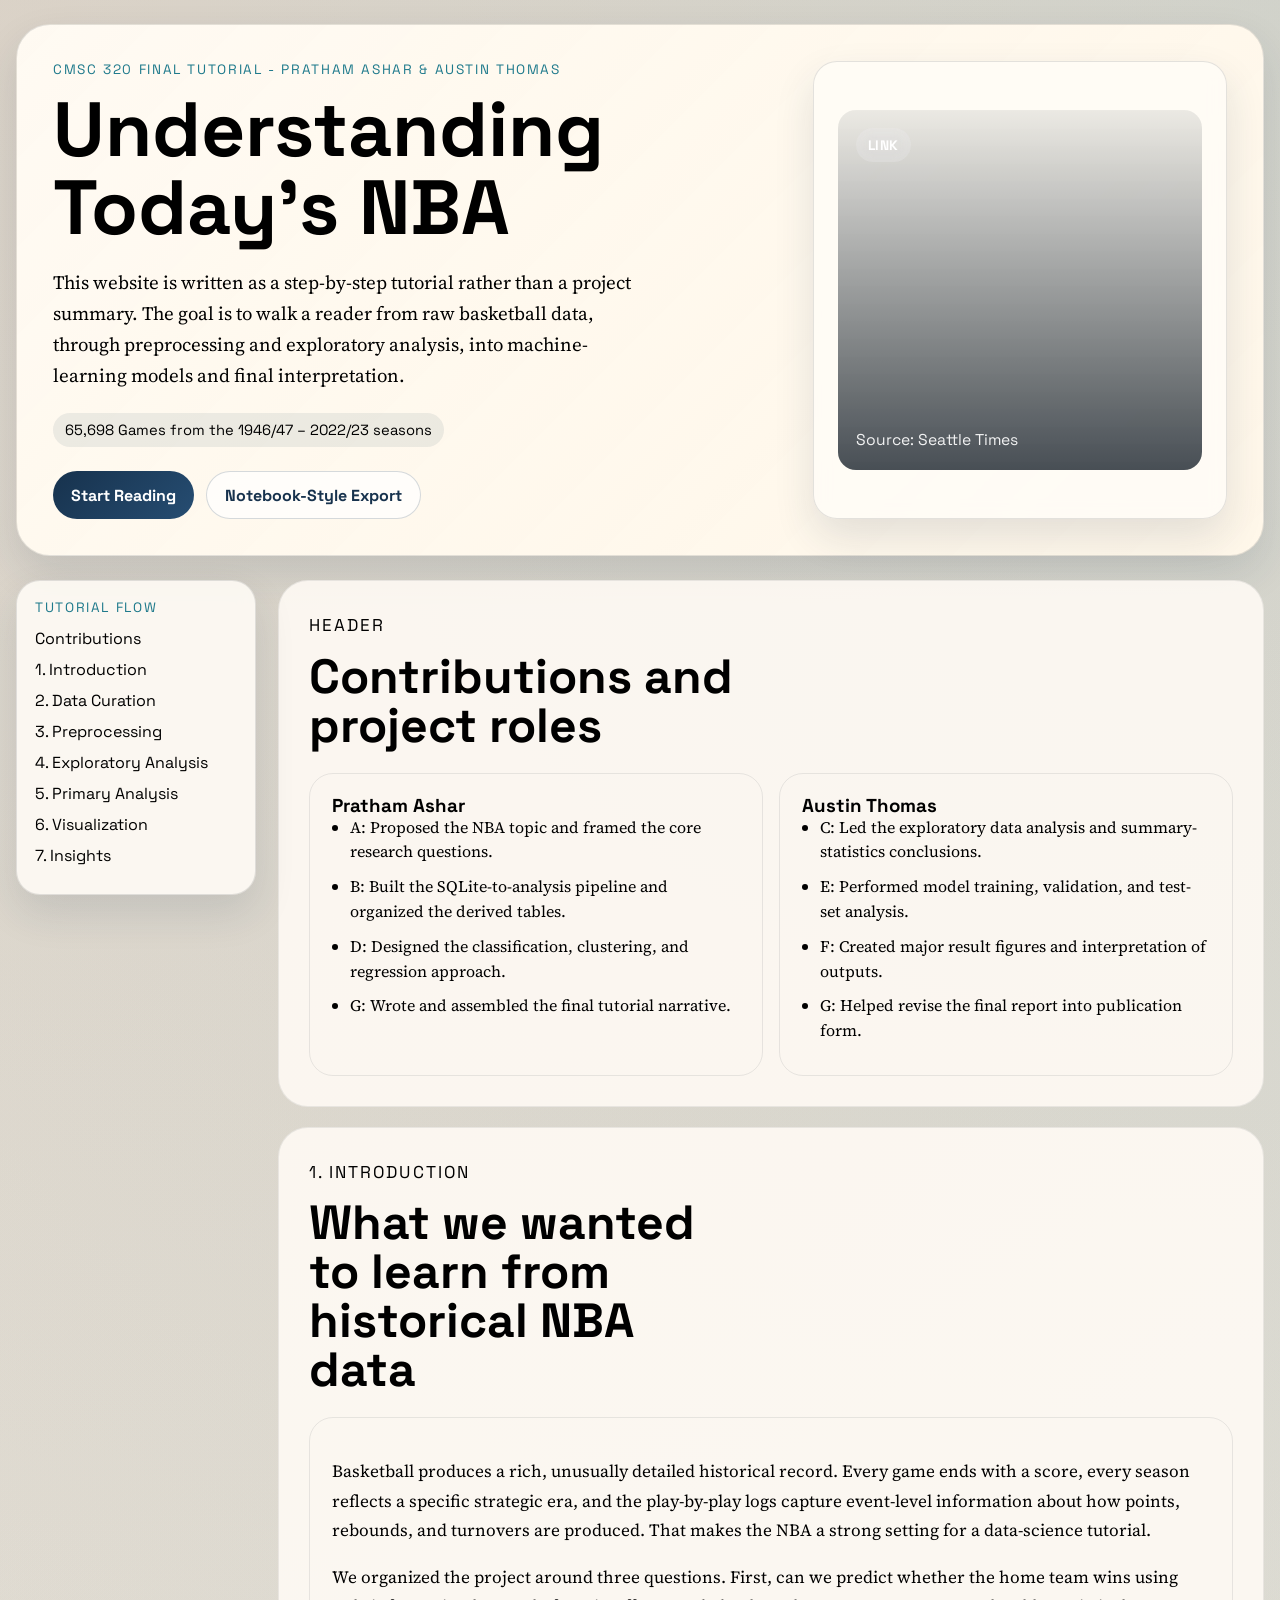
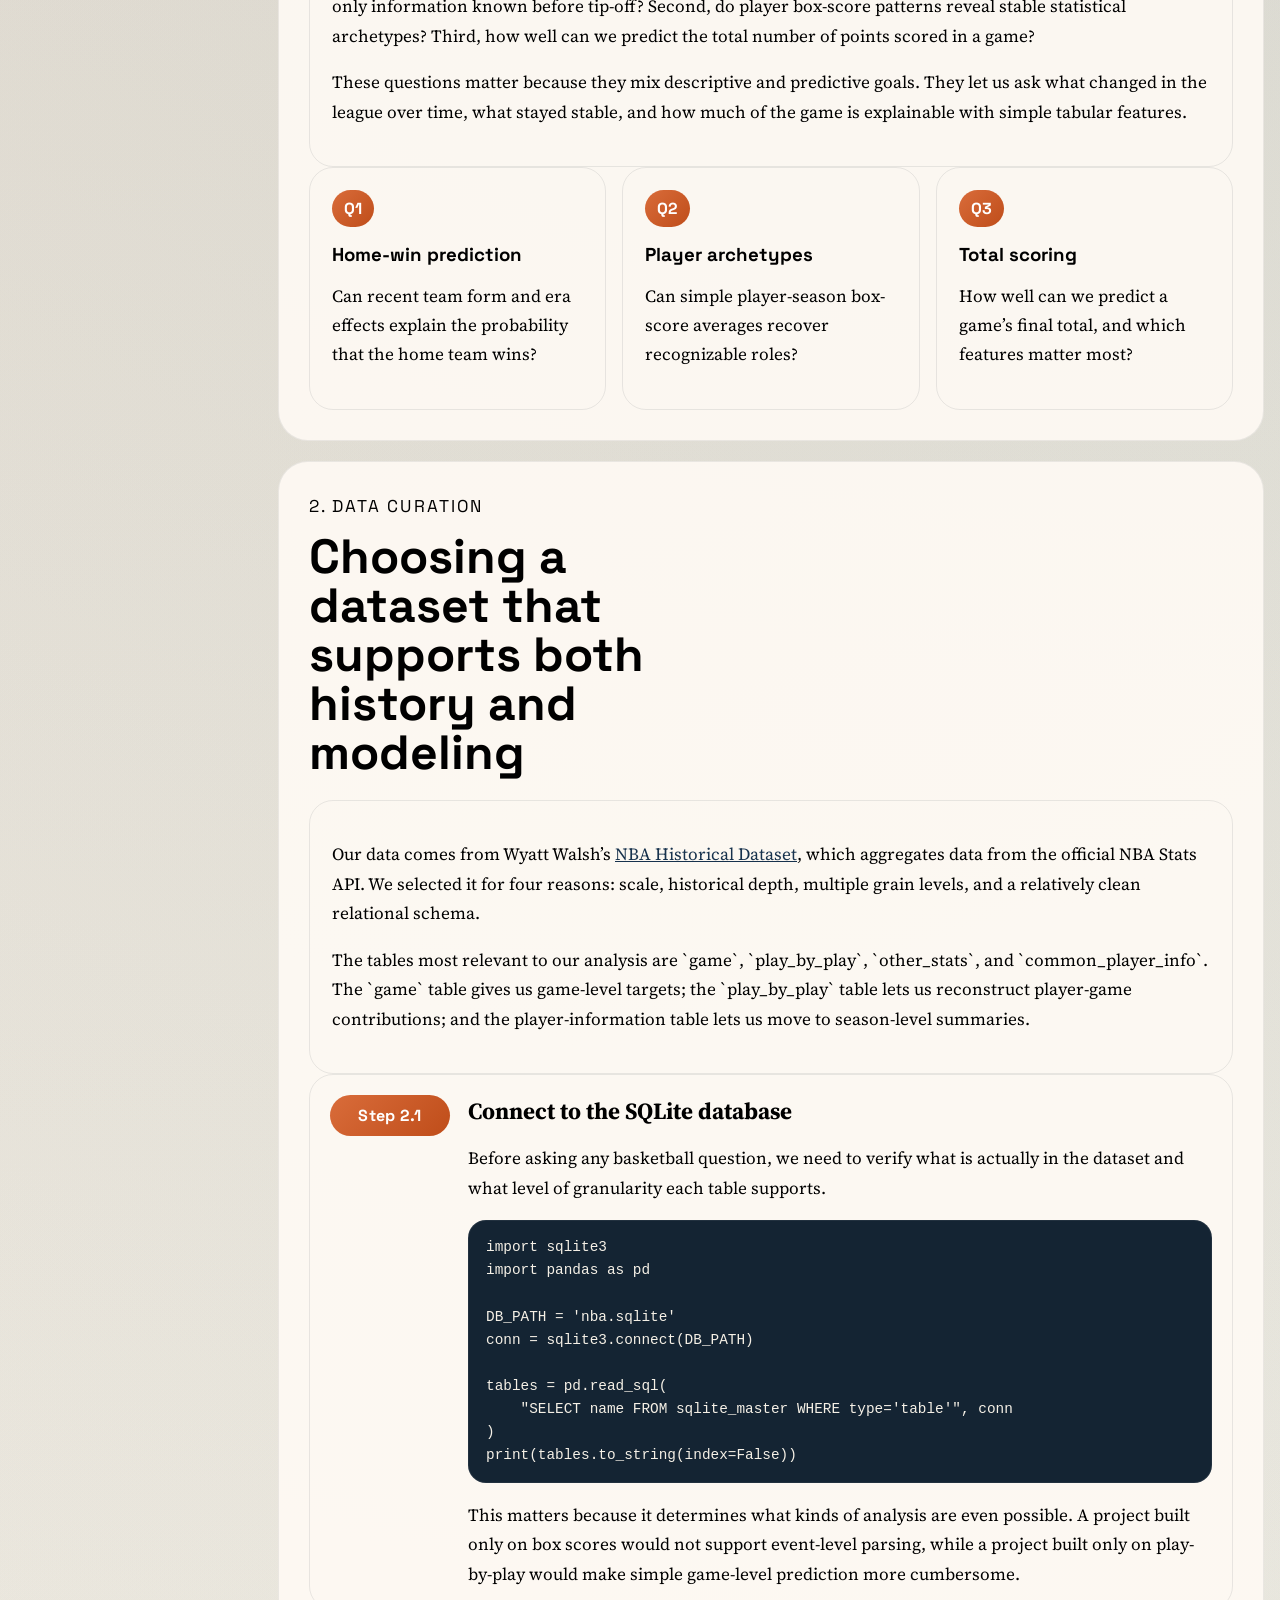
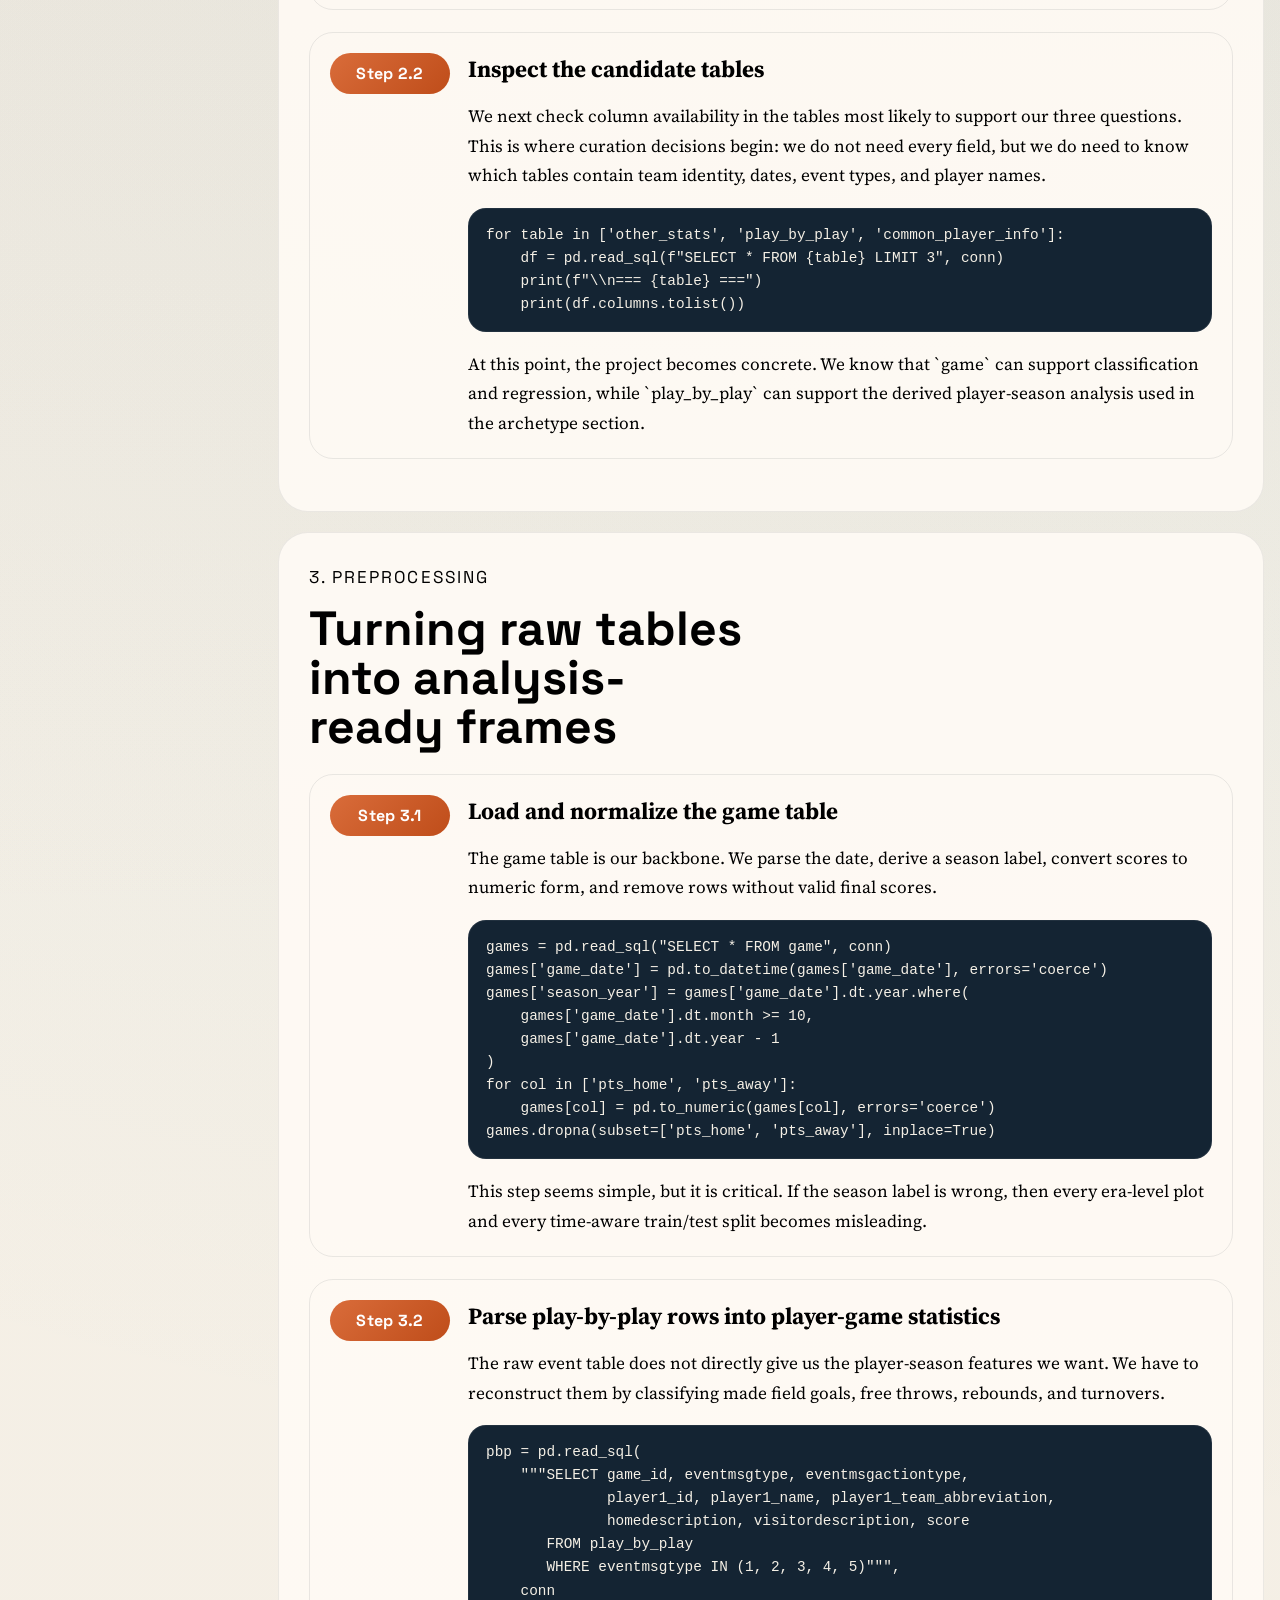
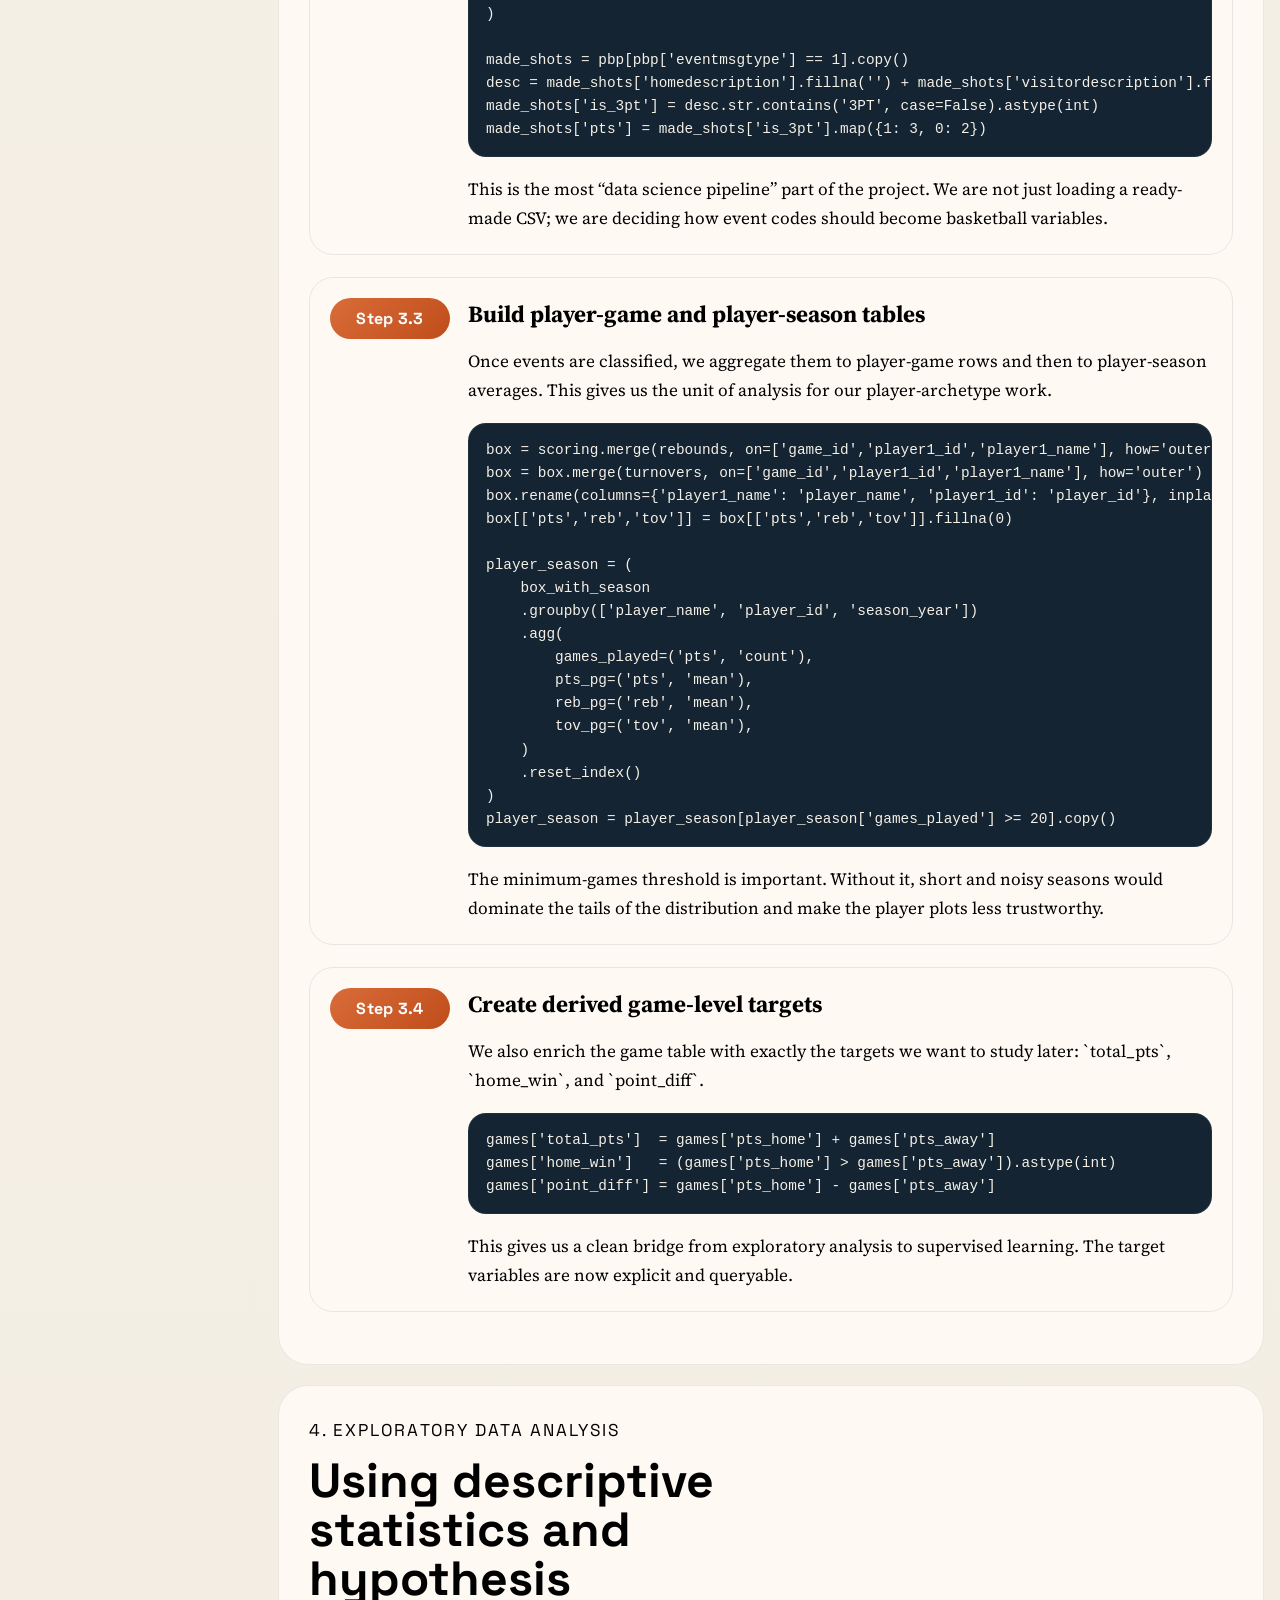
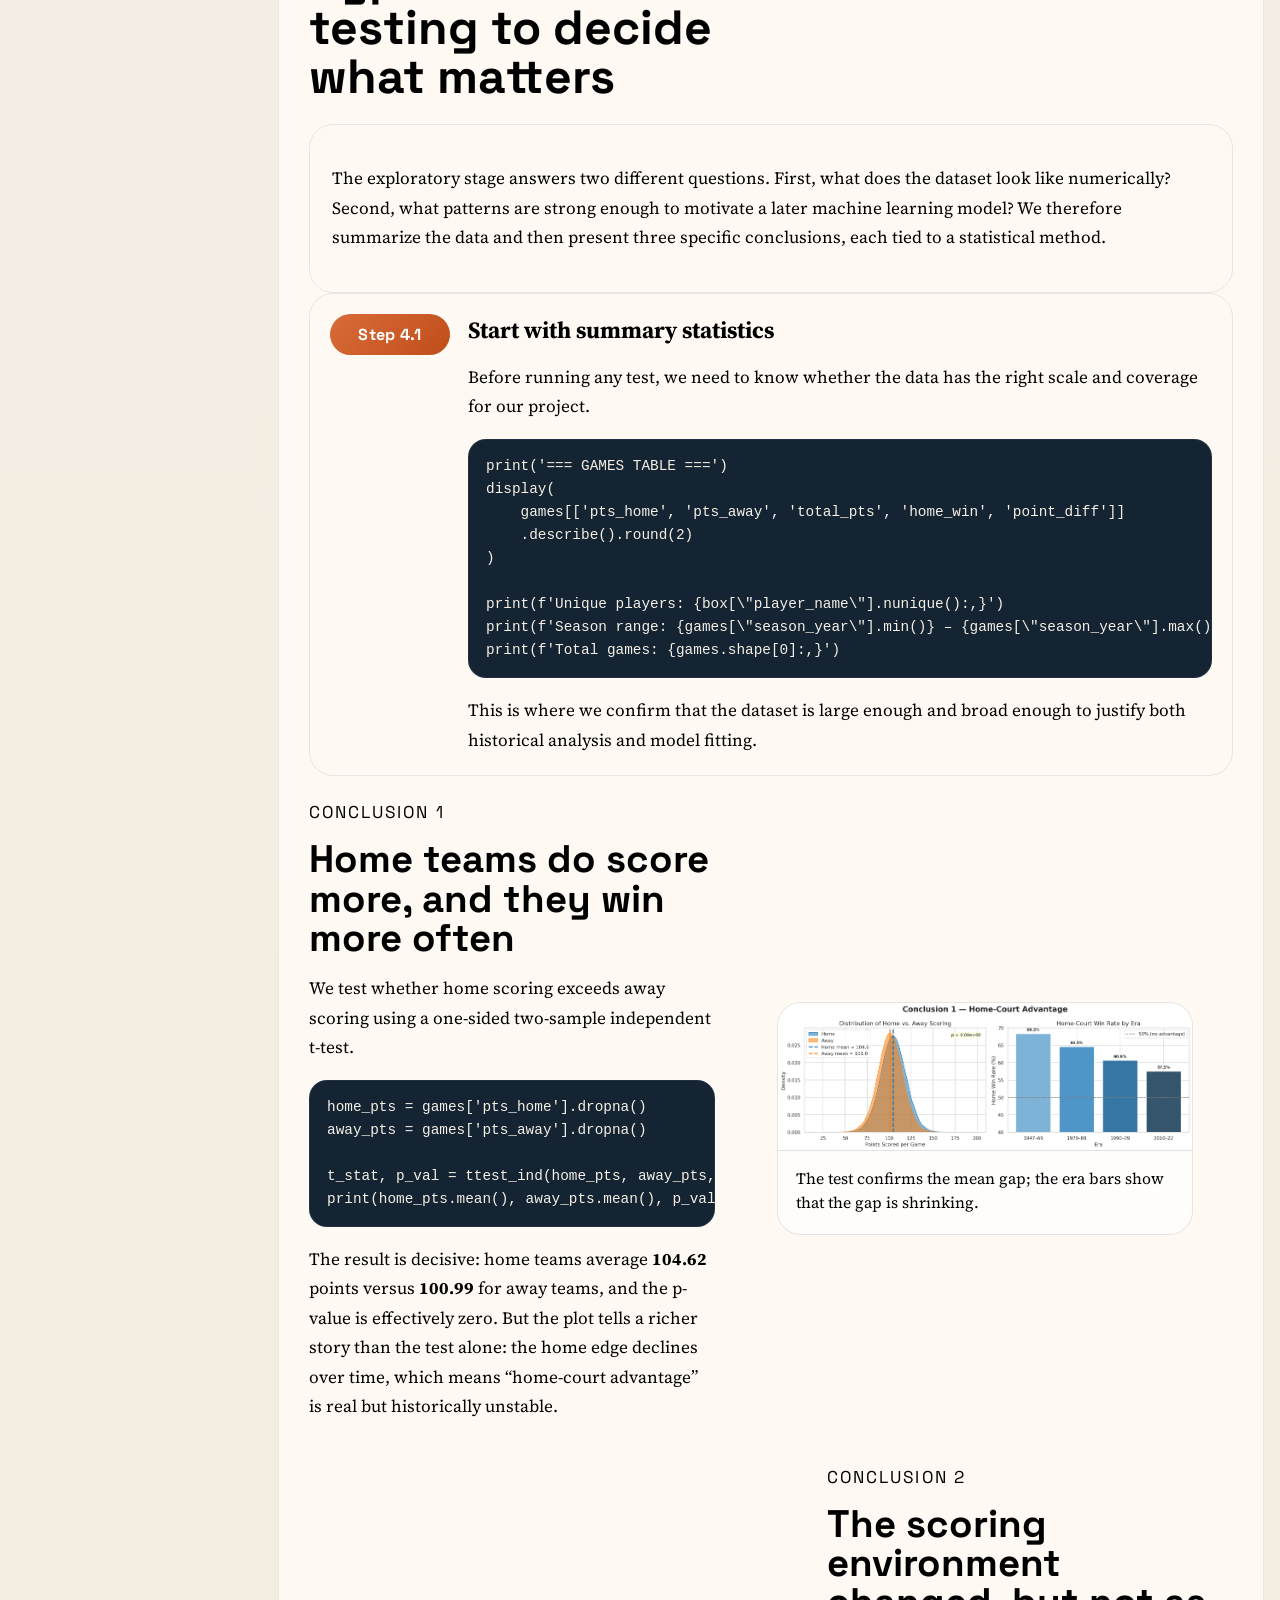
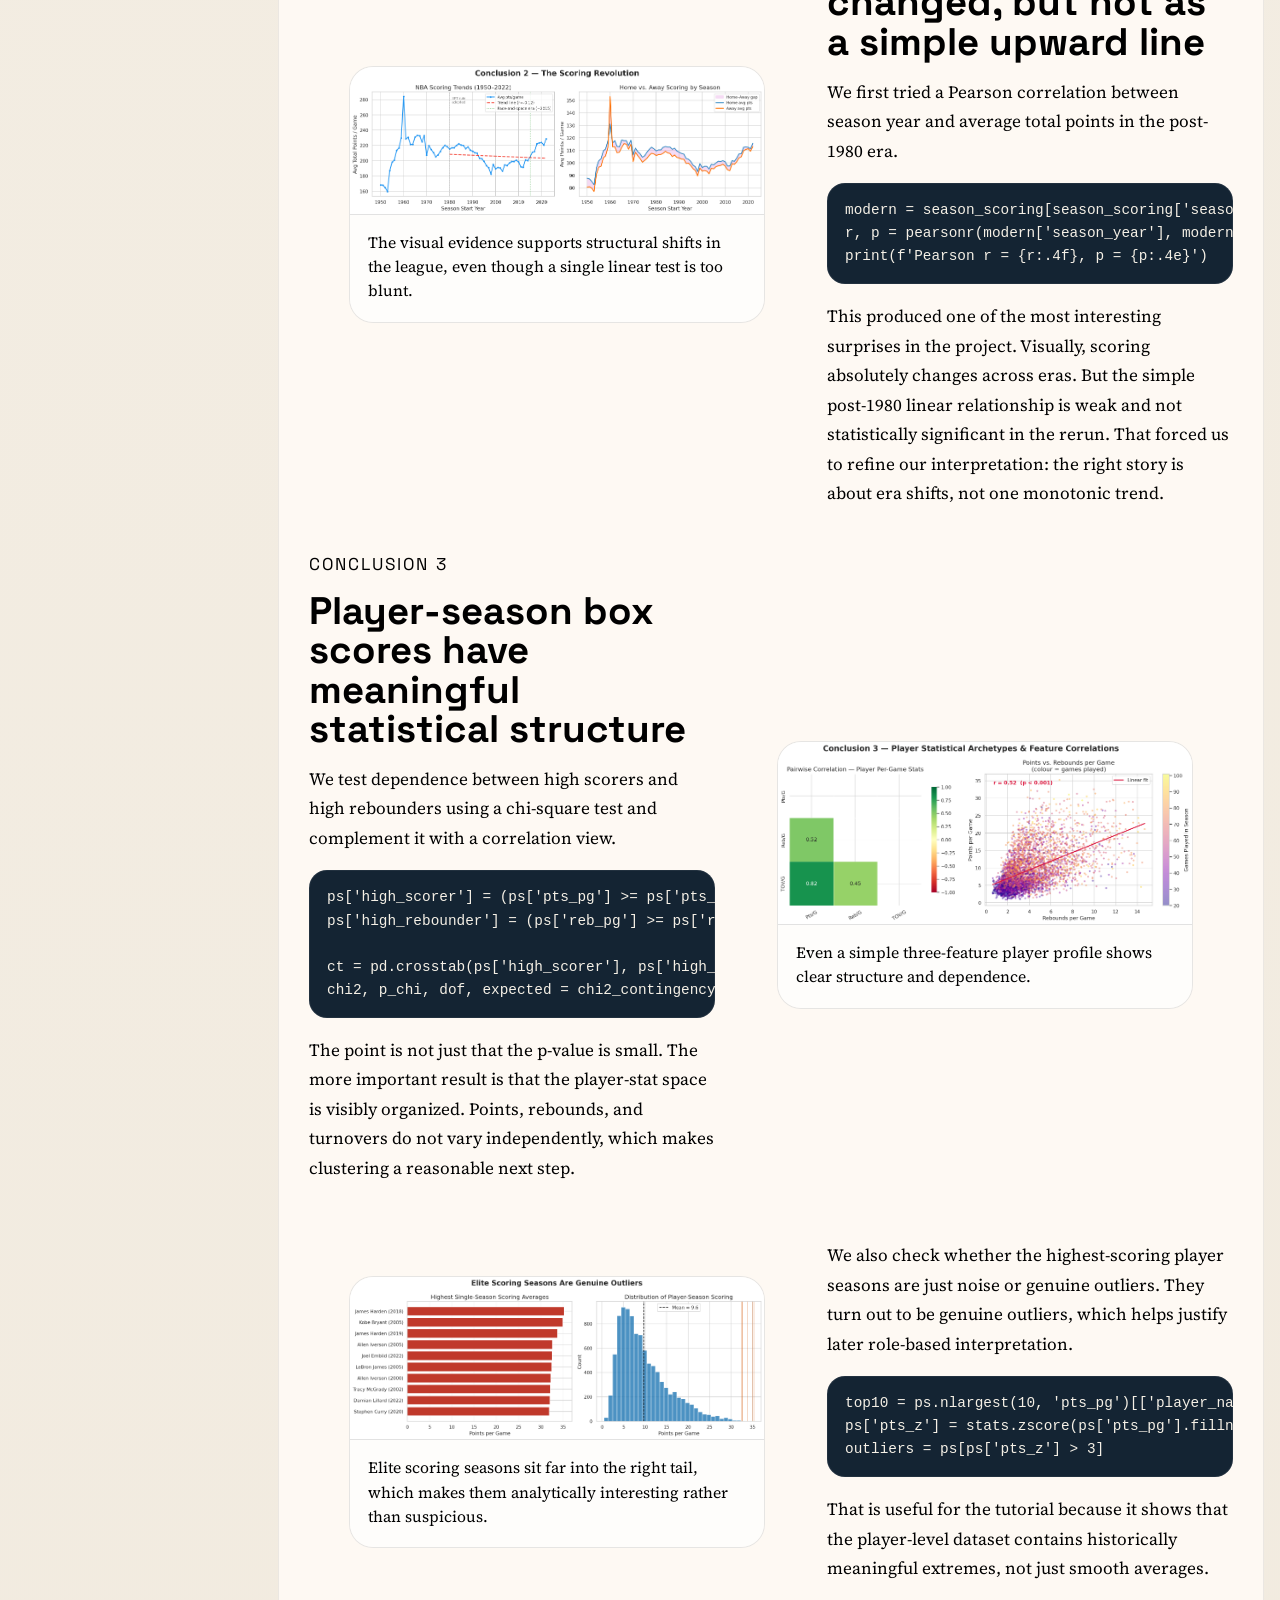
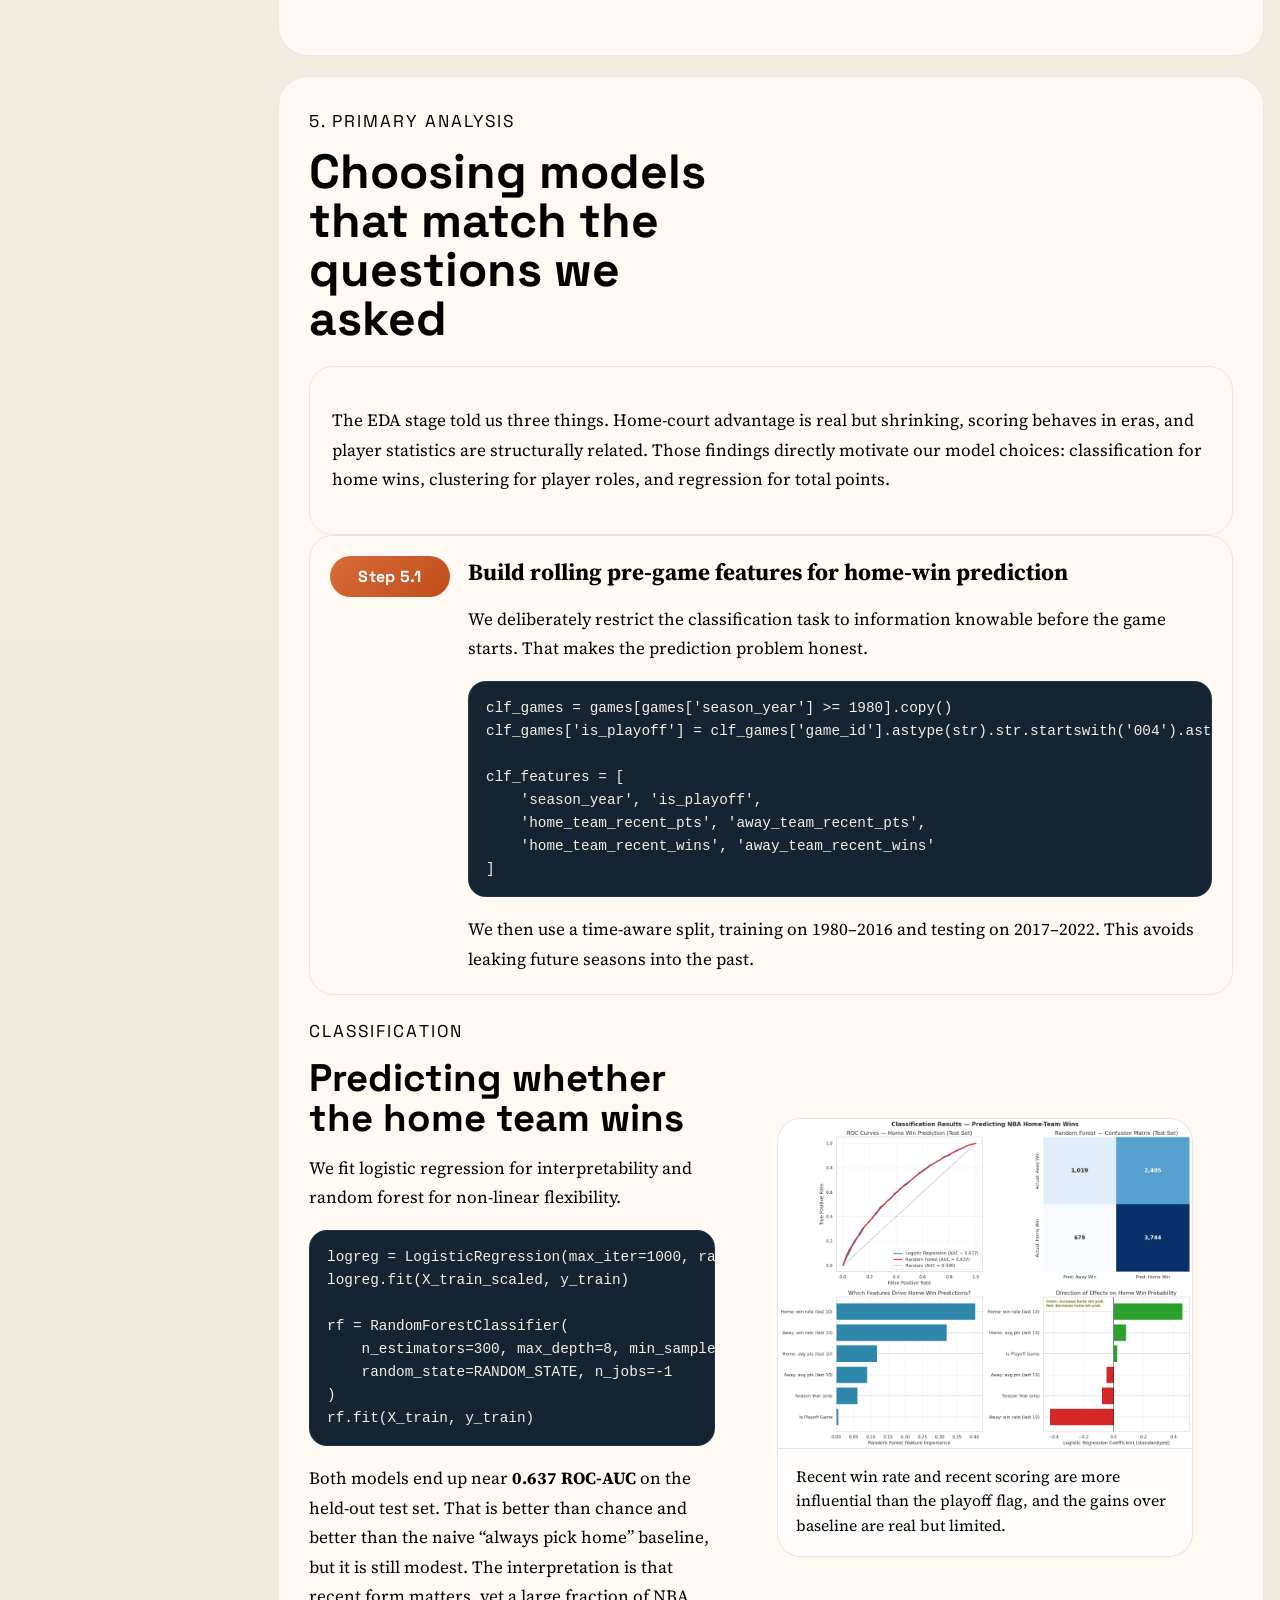
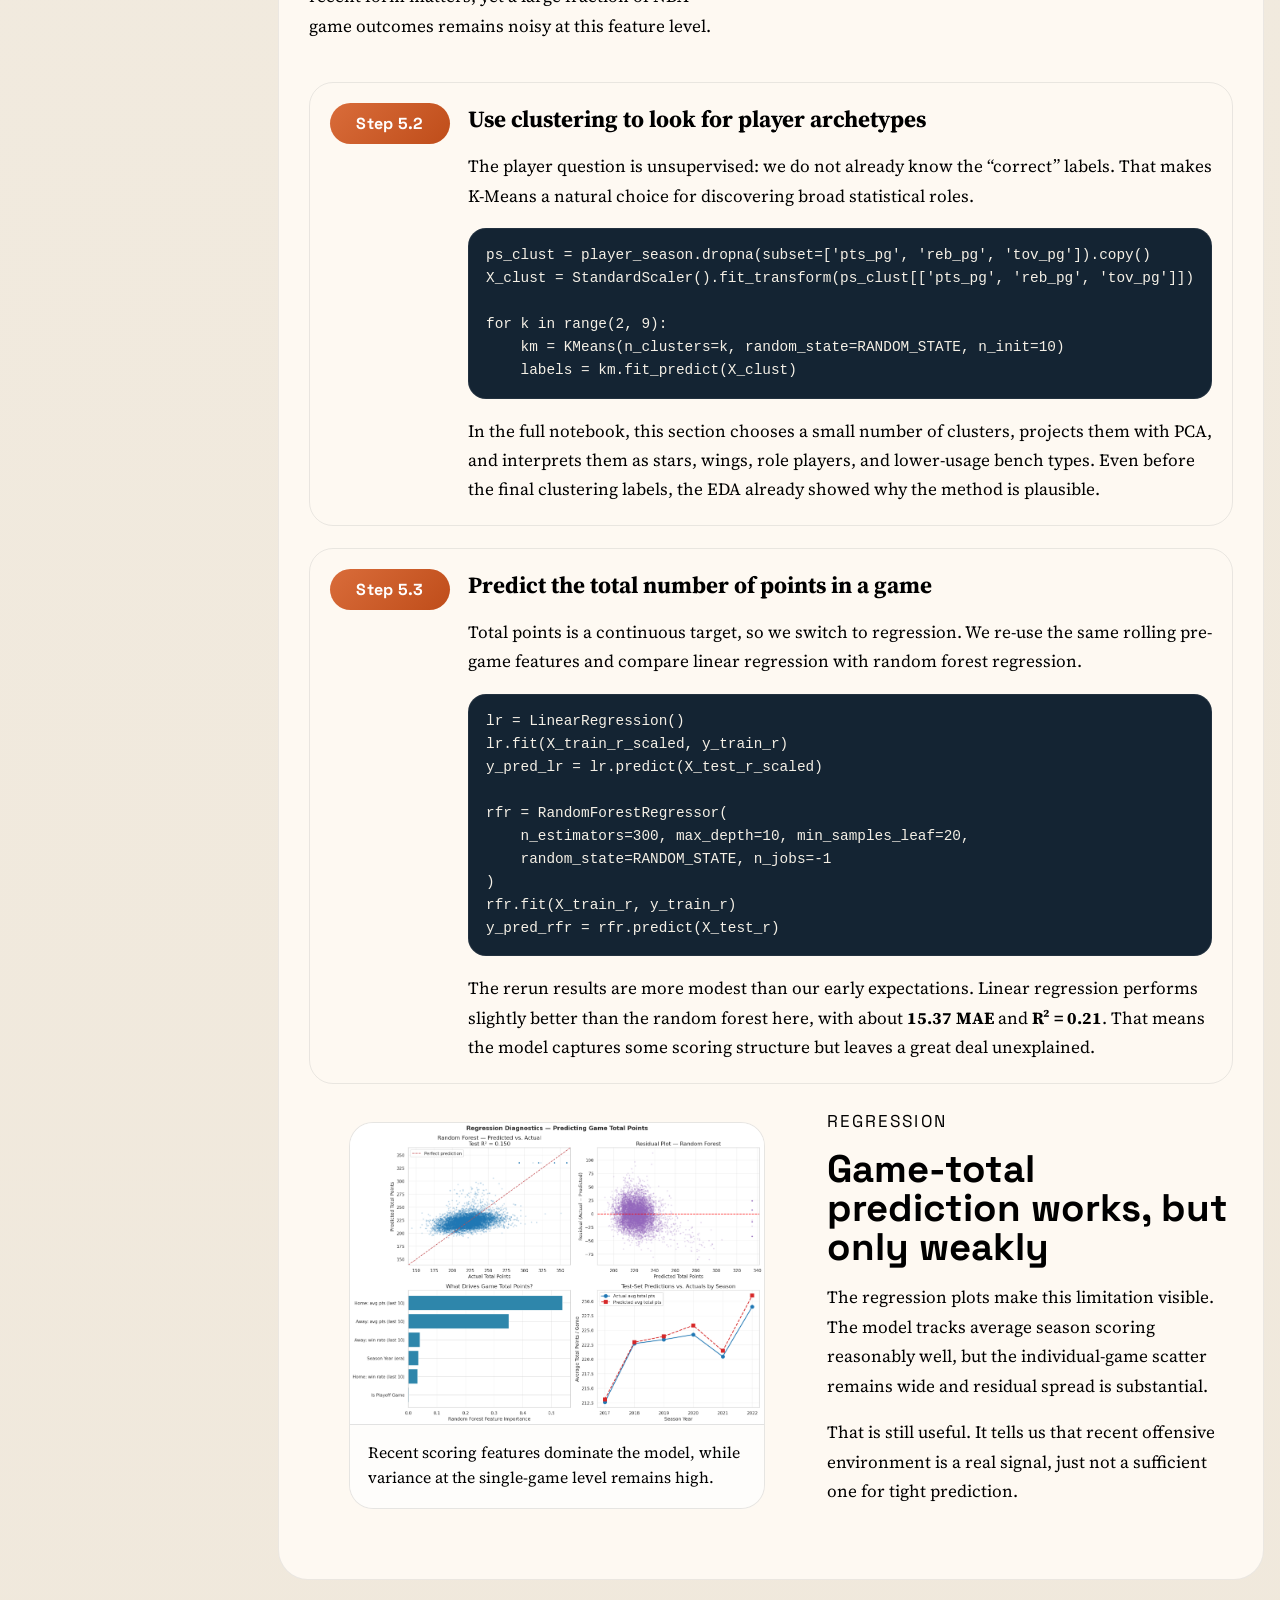
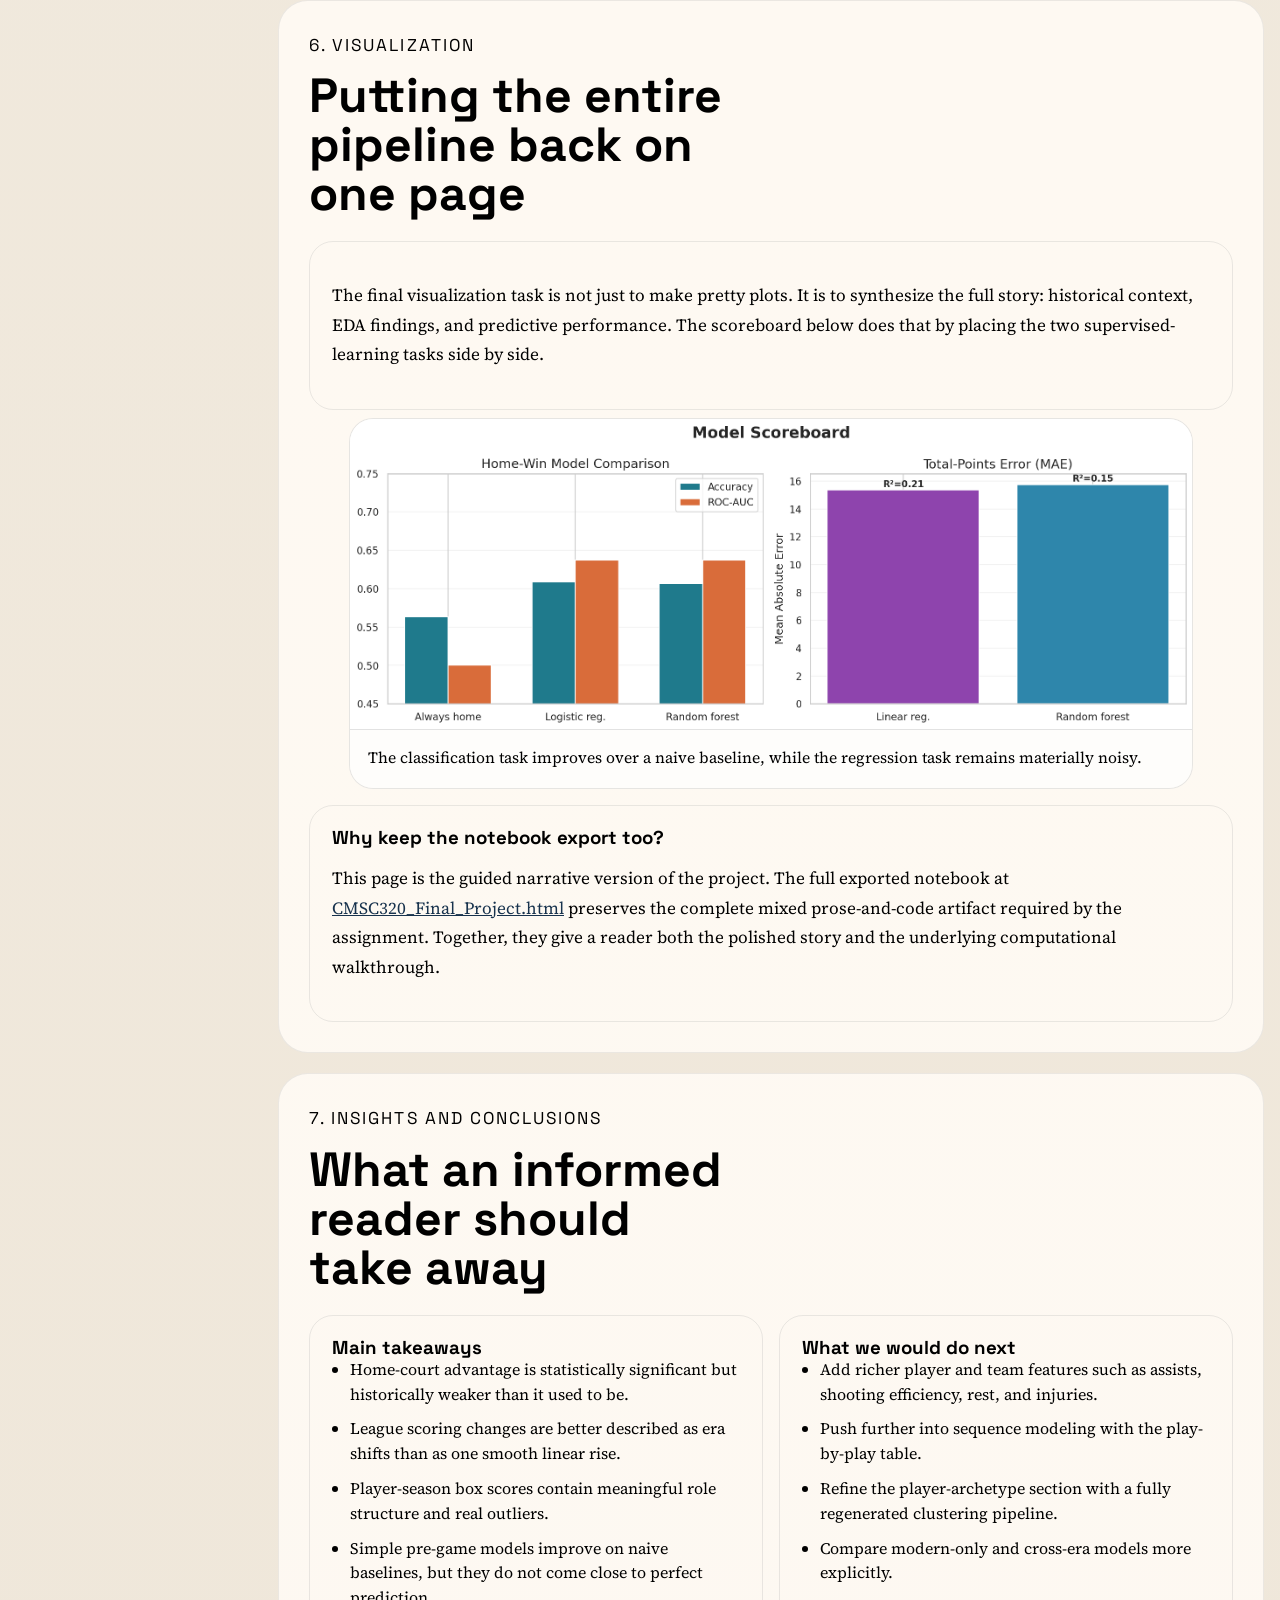
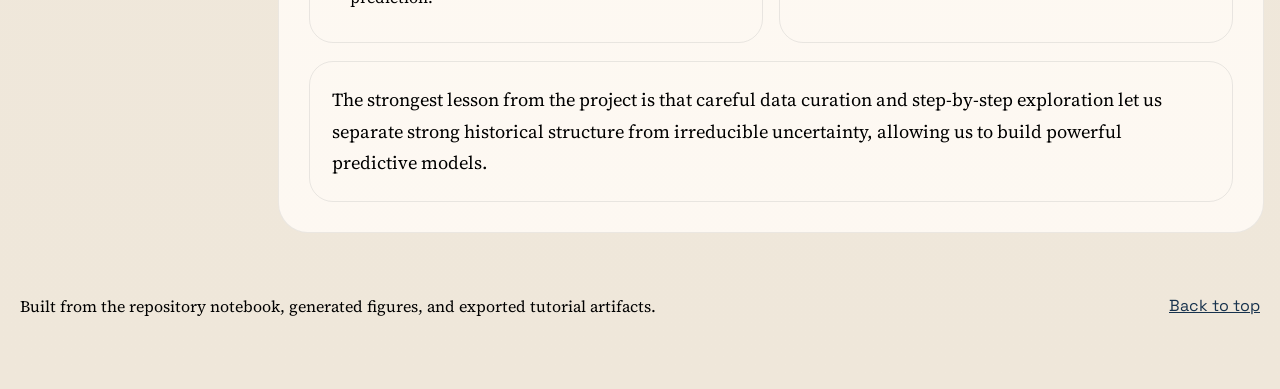
==== docs/index.html @ a38c19c3 "initial commit" ====
<!DOCTYPE html>
<html lang="en">
<head>
  <meta charset="UTF-8">
  <meta name="viewport" content="width=device-width, initial-scale=1.0">
  <title>Understanding the Modern NBA</title>
  <meta
    name="description"
    content="CMSC 320 final tutorial on NBA history, data curation, exploratory analysis, and machine learning."
  >
  <link rel="preconnect" href="https://fonts.googleapis.com">
  <link rel="preconnect" href="https://fonts.gstatic.com" crossorigin>
  <link
    href="https://fonts.googleapis.com/css2?family=Space+Grotesk:wght@400;500;700&family=Source+Serif+4:opsz,wght@8..60,400;8..60,600&display=swap"
    rel="stylesheet"
  >
  <link rel="stylesheet" href="styles.css">
</head>
<body>
  <div class="page-shell">
    <header class="hero" id="top">
      <div class="hero-copy">
        <p class="eyebrow">CMSC 320 Final Tutorial - Pratham Ashar & Austin Thomas</p>
        <h1>Understanding Today's NBA</h1>
        <p class="lede">
          This website is written as a step-by-step tutorial rather than a project summary. The goal
          is to walk a reader from raw basketball data, through preprocessing and exploratory
          analysis, into machine-learning models and final interpretation.
        </p>
        <div class="hero-meta">
          <span>65,698 Games from the 1946/47 – 2022/23 seasons</span>
        </div>
        <div class="hero-actions">
          <a class="button button-primary" href="#tutorial">Start Reading</a>
          <a class="button button-secondary" href="CMSC320_Final_Project.html">Notebook-Style Export</a>
        </div>
      </div>
      <aside class="hero-panel hero-visual">
        <a
          class="hero-photo"
          href="https://images.seattletimes.com/wp-content/uploads/2023/10/urnpublicidap.orgf6b31a851edcc3ff1201e7be2035f16bLakers_Nuggets_Basketball_97301.jpg?d=780x520"
          aria-label="Open the NBA hero image"
        >
          <span class="hero-photo-badge">Link</span>
          <span class="hero-photo-caption">Source: Seattle Times</span>
        </a>
      </aside>
    </header>

    <main class="layout" id="tutorial">
      <nav class="toc" aria-label="Table of contents">
        <p class="toc-title">Tutorial Flow</p>
        <a href="#contributions">Contributions</a>
        <a href="#introduction">1. Introduction</a>
        <a href="#curation">2. Data Curation</a>
        <a href="#preprocessing">3. Preprocessing</a>
        <a href="#eda">4. Exploratory Analysis</a>
        <a href="#primary">5. Primary Analysis</a>
        <a href="#visualization">6. Visualization</a>
        <a href="#conclusion">7. Insights</a>
      </nav>

      <div class="content">
        <section class="section" id="contributions">
          <div class="section-heading">
            <p class="section-kicker">Header</p>
            <h2>Contributions and project roles</h2>
          </div>
          <div class="grid two-up">
            <article class="card">
              <h3>Pratham Ashar</h3>
              <ul class="clean-list">
                <li>A: Proposed the NBA topic and framed the core research questions.</li>
                <li>B: Built the SQLite-to-analysis pipeline and organized the derived tables.</li>
                <li>D: Designed the classification, clustering, and regression approach.</li>
                <li>G: Wrote and assembled the final tutorial narrative.</li>
              </ul>
            </article>
            <article class="card">
              <h3>Austin Thomas</h3>
              <ul class="clean-list">
                <li>C: Led the exploratory data analysis and summary-statistics conclusions.</li>
                <li>E: Performed model training, validation, and test-set analysis.</li>
                <li>F: Created major result figures and interpretation of outputs.</li>
                <li>G: Helped revise the final report into publication form.</li>
              </ul>
            </article>
          </div>
        </section>

        <section class="section" id="introduction">
          <div class="section-heading">
            <p class="section-kicker">1. Introduction</p>
            <h2>What we wanted to learn from historical NBA data</h2>
          </div>
          <div class="card narrative-card">
            <p>
              Basketball produces a rich, unusually detailed historical record. Every game ends with a
              score, every season reflects a specific strategic era, and the play-by-play logs capture
              event-level information about how points, rebounds, and turnovers are produced. That
              makes the NBA a strong setting for a data-science tutorial.
            </p>
            <p>
              We organized the project around three questions. First, can we predict whether the home
              team wins using only information known before tip-off? Second, do player box-score
              patterns reveal stable statistical archetypes? Third, how well can we predict the total
              number of points scored in a game?
            </p>
            <p>
              These questions matter because they mix descriptive and predictive goals. They let us ask
              what changed in the league over time, what stayed stable, and how much of the game is
              explainable with simple tabular features.
            </p>
          </div>
          <div class="grid three-up">
            <article class="card question-card">
              <span class="question-index">Q1</span>
              <h3>Home-win prediction</h3>
              <p>Can recent team form and era effects explain the probability that the home team wins?</p>
            </article>
            <article class="card question-card">
              <span class="question-index">Q2</span>
              <h3>Player archetypes</h3>
              <p>Can simple player-season box-score averages recover recognizable roles?</p>
            </article>
            <article class="card question-card">
              <span class="question-index">Q3</span>
              <h3>Total scoring</h3>
              <p>How well can we predict a game’s final total, and which features matter most?</p>
            </article>
          </div>
        </section>

        <section class="section" id="curation">
          <div class="section-heading">
            <p class="section-kicker">2. Data Curation</p>
            <h2>Choosing a dataset that supports both history and modeling</h2>
          </div>
          <div class="card narrative-card">
            <p>
              Our data comes from Wyatt Walsh’s
              <a href="https://www.kaggle.com/datasets/wyattowalsh/basketball">NBA Historical Dataset</a>,
              which aggregates data from the official NBA Stats API. We selected it for four reasons:
              scale, historical depth, multiple grain levels, and a relatively clean relational
              schema.
            </p>
            <p>
              The tables most relevant to our analysis are `game`, `play_by_play`, `other_stats`, and
              `common_player_info`. The `game` table gives us game-level targets; the `play_by_play`
              table lets us reconstruct player-game contributions; and the player-information table
              lets us move to season-level summaries.
            </p>
          </div>
          <div class="step-block">
            <div class="step-label">Step 2.1</div>
            <div class="step-content">
              <h3>Connect to the SQLite database</h3>
              <p>
                Before asking any basketball question, we need to verify what is actually in the
                dataset and what level of granularity each table supports.
              </p>
<pre><code class="language-python">import sqlite3
import pandas as pd

DB_PATH = 'nba.sqlite'
conn = sqlite3.connect(DB_PATH)

tables = pd.read_sql(
    "SELECT name FROM sqlite_master WHERE type='table'", conn
)
print(tables.to_string(index=False))</code></pre>
              <p>
                This matters because it determines what kinds of analysis are even possible. A project
                built only on box scores would not support event-level parsing, while a project built
                only on play-by-play would make simple game-level prediction more cumbersome.
              </p>
            </div>
          </div>
          <div class="step-block">
            <div class="step-label">Step 2.2</div>
            <div class="step-content">
              <h3>Inspect the candidate tables</h3>
              <p>
                We next check column availability in the tables most likely to support our three
                questions. This is where curation decisions begin: we do not need every field, but we
                do need to know which tables contain team identity, dates, event types, and player
                names.
              </p>
<pre><code class="language-python">for table in ['other_stats', 'play_by_play', 'common_player_info']:
    df = pd.read_sql(f"SELECT * FROM {table} LIMIT 3", conn)
    print(f"\\n=== {table} ===")
    print(df.columns.tolist())</code></pre>
              <p>
                At this point, the project becomes concrete. We know that `game` can support
                classification and regression, while `play_by_play` can support the derived
                player-season analysis used in the archetype section.
              </p>
            </div>
          </div>
        </section>

        <section class="section" id="preprocessing">
          <div class="section-heading">
            <p class="section-kicker">3. Preprocessing</p>
            <h2>Turning raw tables into analysis-ready frames</h2>
          </div>
          <div class="step-block">
            <div class="step-label">Step 3.1</div>
            <div class="step-content">
              <h3>Load and normalize the game table</h3>
              <p>
                The game table is our backbone. We parse the date, derive a season label, convert
                scores to numeric form, and remove rows without valid final scores.
              </p>
<pre><code class="language-python">games = pd.read_sql("SELECT * FROM game", conn)
games['game_date'] = pd.to_datetime(games['game_date'], errors='coerce')
games['season_year'] = games['game_date'].dt.year.where(
    games['game_date'].dt.month &gt;= 10,
    games['game_date'].dt.year - 1
)
for col in ['pts_home', 'pts_away']:
    games[col] = pd.to_numeric(games[col], errors='coerce')
games.dropna(subset=['pts_home', 'pts_away'], inplace=True)</code></pre>
              <p>
                This step seems simple, but it is critical. If the season label is wrong, then every
                era-level plot and every time-aware train/test split becomes misleading.
              </p>
            </div>
          </div>
          <div class="step-block">
            <div class="step-label">Step 3.2</div>
            <div class="step-content">
              <h3>Parse play-by-play rows into player-game statistics</h3>
              <p>
                The raw event table does not directly give us the player-season features we want. We
                have to reconstruct them by classifying made field goals, free throws, rebounds, and
                turnovers.
              </p>
<pre><code class="language-python">pbp = pd.read_sql(
    """SELECT game_id, eventmsgtype, eventmsgactiontype,
              player1_id, player1_name, player1_team_abbreviation,
              homedescription, visitordescription, score
       FROM play_by_play
       WHERE eventmsgtype IN (1, 2, 3, 4, 5)""",
    conn
)

made_shots = pbp[pbp['eventmsgtype'] == 1].copy()
desc = made_shots['homedescription'].fillna('') + made_shots['visitordescription'].fillna('')
made_shots['is_3pt'] = desc.str.contains('3PT', case=False).astype(int)
made_shots['pts'] = made_shots['is_3pt'].map({1: 3, 0: 2})</code></pre>
              <p>
                This is the most “data science pipeline” part of the project. We are not just loading
                a ready-made CSV; we are deciding how event codes should become basketball variables.
              </p>
            </div>
          </div>
          <div class="step-block">
            <div class="step-label">Step 3.3</div>
            <div class="step-content">
              <h3>Build player-game and player-season tables</h3>
              <p>
                Once events are classified, we aggregate them to player-game rows and then to
                player-season averages. This gives us the unit of analysis for our player-archetype
                work.
              </p>
<pre><code class="language-python">box = scoring.merge(rebounds, on=['game_id','player1_id','player1_name'], how='outer')
box = box.merge(turnovers, on=['game_id','player1_id','player1_name'], how='outer')
box.rename(columns={'player1_name': 'player_name', 'player1_id': 'player_id'}, inplace=True)
box[['pts','reb','tov']] = box[['pts','reb','tov']].fillna(0)

player_season = (
    box_with_season
    .groupby(['player_name', 'player_id', 'season_year'])
    .agg(
        games_played=('pts', 'count'),
        pts_pg=('pts', 'mean'),
        reb_pg=('reb', 'mean'),
        tov_pg=('tov', 'mean'),
    )
    .reset_index()
)
player_season = player_season[player_season['games_played'] &gt;= 20].copy()</code></pre>
              <p>
                The minimum-games threshold is important. Without it, short and noisy seasons would
                dominate the tails of the distribution and make the player plots less trustworthy.
              </p>
            </div>
          </div>
          <div class="step-block">
            <div class="step-label">Step 3.4</div>
            <div class="step-content">
              <h3>Create derived game-level targets</h3>
              <p>
                We also enrich the game table with exactly the targets we want to study later:
                `total_pts`, `home_win`, and `point_diff`.
              </p>
<pre><code class="language-python">games['total_pts']  = games['pts_home'] + games['pts_away']
games['home_win']   = (games['pts_home'] &gt; games['pts_away']).astype(int)
games['point_diff'] = games['pts_home'] - games['pts_away']</code></pre>
              <p>
                This gives us a clean bridge from exploratory analysis to supervised learning. The
                target variables are now explicit and queryable.
              </p>
            </div>
          </div>
        </section>

        <section class="section" id="eda">
          <div class="section-heading">
            <p class="section-kicker">4. Exploratory Data Analysis</p>
            <h2>Using descriptive statistics and hypothesis testing to decide what matters</h2>
          </div>
          <div class="card narrative-card">
            <p>
              The exploratory stage answers two different questions. First, what does the dataset look
              like numerically? Second, what patterns are strong enough to motivate a later machine
              learning model? We therefore summarize the data and then present three specific
              conclusions, each tied to a statistical method.
            </p>
          </div>
          <div class="step-block">
            <div class="step-label">Step 4.1</div>
            <div class="step-content">
              <h3>Start with summary statistics</h3>
              <p>
                Before running any test, we need to know whether the data has the right scale and
                coverage for our project.
              </p>
<pre><code class="language-python">print('=== GAMES TABLE ===')
display(
    games[['pts_home', 'pts_away', 'total_pts', 'home_win', 'point_diff']]
    .describe().round(2)
)

print(f'Unique players: {box[\"player_name\"].nunique():,}')
print(f'Season range: {games[\"season_year\"].min()} – {games[\"season_year\"].max()}')
print(f'Total games: {games.shape[0]:,}')</code></pre>
              <p>
                This is where we confirm that the dataset is large enough and broad enough to justify
                both historical analysis and model fitting.
              </p>
            </div>
          </div>

          <article class="feature-block">
            <div class="feature-copy">
              <p class="mini-kicker">Conclusion 1</p>
              <h3>Home teams do score more, and they win more often</h3>
              <p>
                We test whether home scoring exceeds away scoring using a one-sided two-sample
                independent t-test.
              </p>
<pre><code class="language-python">home_pts = games['pts_home'].dropna()
away_pts = games['pts_away'].dropna()

t_stat, p_val = ttest_ind(home_pts, away_pts, alternative='greater')
print(home_pts.mean(), away_pts.mean(), p_val)</code></pre>
              <p>
                The result is decisive: home teams average <strong>104.62</strong> points versus
                <strong>100.99</strong> for away teams, and the p-value is effectively zero. But the
                plot tells a richer story than the test alone: the home edge declines over time, which
                means “home-court advantage” is real but historically unstable.
              </p>
            </div>
            <figure class="figure-card">
              <img src="assets/figures/eda_home_court.png" alt="Home versus away scoring distributions and era-level home win rates">
              <figcaption>The test confirms the mean gap; the era bars show that the gap is shrinking.</figcaption>
            </figure>
          </article>

          <article class="feature-block reverse">
            <div class="feature-copy">
              <p class="mini-kicker">Conclusion 2</p>
              <h3>The scoring environment changed, but not as a simple upward line</h3>
              <p>
                We first tried a Pearson correlation between season year and average total points in
                the post-1980 era.
              </p>
<pre><code class="language-python">modern = season_scoring[season_scoring['season_year'] &gt;= 1980].copy()
r, p = pearsonr(modern['season_year'], modern['avg_total_pts'])
print(f'Pearson r = {r:.4f}, p = {p:.4e}')</code></pre>
              <p>
                This produced one of the most interesting surprises in the project. Visually, scoring
                absolutely changes across eras. But the simple post-1980 linear relationship is weak
                and not statistically significant in the rerun. That forced us to refine our
                interpretation: the right story is about era shifts, not one monotonic trend.
              </p>
            </div>
            <figure class="figure-card">
              <img src="assets/figures/eda_scoring_revolution.png" alt="Scoring trends over time and home-away scoring by season">
              <figcaption>The visual evidence supports structural shifts in the league, even though a single linear test is too blunt.</figcaption>
            </figure>
          </article>

          <article class="feature-block">
            <div class="feature-copy">
              <p class="mini-kicker">Conclusion 3</p>
              <h3>Player-season box scores have meaningful statistical structure</h3>
              <p>
                We test dependence between high scorers and high rebounders using a chi-square test and
                complement it with a correlation view.
              </p>
<pre><code class="language-python">ps['high_scorer'] = (ps['pts_pg'] &gt;= ps['pts_pg'].quantile(0.75)).astype(int)
ps['high_rebounder'] = (ps['reb_pg'] &gt;= ps['reb_pg'].quantile(0.75)).astype(int)

ct = pd.crosstab(ps['high_scorer'], ps['high_rebounder'])
chi2, p_chi, dof, expected = chi2_contingency(ct)</code></pre>
              <p>
                The point is not just that the p-value is small. The more important result is that the
                player-stat space is visibly organized. Points, rebounds, and turnovers do not vary
                independently, which makes clustering a reasonable next step.
              </p>
            </div>
            <figure class="figure-card">
              <img src="assets/figures/eda_player_archetypes.png" alt="Correlation heatmap and player points versus rebounds scatter">
              <figcaption>Even a simple three-feature player profile shows clear structure and dependence.</figcaption>
            </figure>
          </article>

          <article class="feature-block reverse">
            <div class="feature-copy">
              <p>
                We also check whether the highest-scoring player seasons are just noise or genuine
                outliers. They turn out to be genuine outliers, which helps justify later role-based
                interpretation.
              </p>
<pre><code class="language-python">top10 = ps.nlargest(10, 'pts_pg')[['player_name', 'season_year', 'pts_pg']]
ps['pts_z'] = stats.zscore(ps['pts_pg'].fillna(0))
outliers = ps[ps['pts_z'] &gt; 3]</code></pre>
              <p>
                That is useful for the tutorial because it shows that the player-level dataset contains
                historically meaningful extremes, not just smooth averages.
              </p>
            </div>
            <figure class="figure-card">
              <img src="assets/figures/eda_scoring_outliers.png" alt="Top player scoring seasons and scoring distribution">
              <figcaption>Elite scoring seasons sit far into the right tail, which makes them analytically interesting rather than suspicious.</figcaption>
            </figure>
          </article>
        </section>

        <section class="section" id="primary">
          <div class="section-heading">
            <p class="section-kicker">5. Primary Analysis</p>
            <h2>Choosing models that match the questions we asked</h2>
          </div>
          <div class="card narrative-card">
            <p>
              The EDA stage told us three things. Home-court advantage is real but shrinking, scoring
              behaves in eras, and player statistics are structurally related. Those findings directly
              motivate our model choices: classification for home wins, clustering for player roles,
              and regression for total points.
            </p>
          </div>

          <div class="step-block">
            <div class="step-label">Step 5.1</div>
            <div class="step-content">
              <h3>Build rolling pre-game features for home-win prediction</h3>
              <p>
                We deliberately restrict the classification task to information knowable before the
                game starts. That makes the prediction problem honest.
              </p>
<pre><code class="language-python">clf_games = games[games['season_year'] &gt;= 1980].copy()
clf_games['is_playoff'] = clf_games['game_id'].astype(str).str.startswith('004').astype(int)

clf_features = [
    'season_year', 'is_playoff',
    'home_team_recent_pts', 'away_team_recent_pts',
    'home_team_recent_wins', 'away_team_recent_wins'
]</code></pre>
              <p>
                We then use a time-aware split, training on 1980–2016 and testing on 2017–2022. This
                avoids leaking future seasons into the past.
              </p>
            </div>
          </div>

          <article class="feature-block">
            <div class="feature-copy">
              <p class="mini-kicker">Classification</p>
              <h3>Predicting whether the home team wins</h3>
              <p>
                We fit logistic regression for interpretability and random forest for non-linear
                flexibility.
              </p>
<pre><code class="language-python">logreg = LogisticRegression(max_iter=1000, random_state=RANDOM_STATE)
logreg.fit(X_train_scaled, y_train)

rf = RandomForestClassifier(
    n_estimators=300, max_depth=8, min_samples_leaf=20,
    random_state=RANDOM_STATE, n_jobs=-1
)
rf.fit(X_train, y_train)</code></pre>
              <p>
                Both models end up near <strong>0.637 ROC-AUC</strong> on the held-out test set. That
                is better than chance and better than the naive “always pick home” baseline, but it is
                still modest. The interpretation is that recent form matters, yet a large fraction of
                NBA game outcomes remains noisy at this feature level.
              </p>
            </div>
            <figure class="figure-card">
              <img src="assets/figures/classification_results.png" alt="Classification results including ROC curves and feature effects">
              <figcaption>Recent win rate and recent scoring are more influential than the playoff flag, and the gains over baseline are real but limited.</figcaption>
            </figure>
          </article>

          <div class="step-block">
            <div class="step-label">Step 5.2</div>
            <div class="step-content">
              <h3>Use clustering to look for player archetypes</h3>
              <p>
                The player question is unsupervised: we do not already know the “correct” labels. That
                makes K-Means a natural choice for discovering broad statistical roles.
              </p>
<pre><code class="language-python">ps_clust = player_season.dropna(subset=['pts_pg', 'reb_pg', 'tov_pg']).copy()
X_clust = StandardScaler().fit_transform(ps_clust[['pts_pg', 'reb_pg', 'tov_pg']])

for k in range(2, 9):
    km = KMeans(n_clusters=k, random_state=RANDOM_STATE, n_init=10)
    labels = km.fit_predict(X_clust)</code></pre>
              <p>
                In the full notebook, this section chooses a small number of clusters, projects them
                with PCA, and interprets them as stars, wings, role players, and lower-usage bench
                types. Even before the final clustering labels, the EDA already showed why the method
                is plausible.
              </p>
            </div>
          </div>

          <div class="step-block">
            <div class="step-label">Step 5.3</div>
            <div class="step-content">
              <h3>Predict the total number of points in a game</h3>
              <p>
                Total points is a continuous target, so we switch to regression. We re-use the same
                rolling pre-game features and compare linear regression with random forest regression.
              </p>
<pre><code class="language-python">lr = LinearRegression()
lr.fit(X_train_r_scaled, y_train_r)
y_pred_lr = lr.predict(X_test_r_scaled)

rfr = RandomForestRegressor(
    n_estimators=300, max_depth=10, min_samples_leaf=20,
    random_state=RANDOM_STATE, n_jobs=-1
)
rfr.fit(X_train_r, y_train_r)
y_pred_rfr = rfr.predict(X_test_r)</code></pre>
              <p>
                The rerun results are more modest than our early expectations. Linear regression
                performs slightly better than the random forest here, with about
                <strong>15.37 MAE</strong> and <strong>R² = 0.21</strong>. That means the model captures
                some scoring structure but leaves a great deal unexplained.
              </p>
            </div>
          </div>

          <article class="feature-block reverse">
            <div class="feature-copy">
              <p class="mini-kicker">Regression</p>
              <h3>Game-total prediction works, but only weakly</h3>
              <p>
                The regression plots make this limitation visible. The model tracks average season
                scoring reasonably well, but the individual-game scatter remains wide and residual
                spread is substantial.
              </p>
              <p>
                That is still useful. It tells us that recent offensive environment is a real signal,
                just not a sufficient one for tight prediction.
              </p>
            </div>
            <figure class="figure-card">
              <img src="assets/figures/regression_results.png" alt="Regression diagnostics for predicting total points">
              <figcaption>Recent scoring features dominate the model, while variance at the single-game level remains high.</figcaption>
            </figure>
          </article>
        </section>

        <section class="section" id="visualization">
          <div class="section-heading">
            <p class="section-kicker">6. Visualization</p>
            <h2>Putting the entire pipeline back on one page</h2>
          </div>
          <div class="card narrative-card">
            <p>
              The final visualization task is not just to make pretty plots. It is to synthesize the
              full story: historical context, EDA findings, and predictive performance. The scoreboard
              below does that by placing the two supervised-learning tasks side by side.
            </p>
          </div>
          <figure class="figure-card wide-figure">
            <img src="assets/figures/model_scoreboard.png" alt="Model scoreboard for home-win and total-points analysis">
            <figcaption>The classification task improves over a naive baseline, while the regression task remains materially noisy.</figcaption>
          </figure>
          <div class="card narrative-card">
            <h3>Why keep the notebook export too?</h3>
            <p>
              This page is the guided narrative version of the project. The full exported notebook at
              <a href="CMSC320_Final_Project.html">CMSC320_Final_Project.html</a> preserves the
              complete mixed prose-and-code artifact required by the assignment. Together, they give a
              reader both the polished story and the underlying computational walkthrough.
            </p>
          </div>
        </section>

        <section class="section" id="conclusion">
          <div class="section-heading">
            <p class="section-kicker">7. Insights and Conclusions</p>
            <h2>What an informed reader should take away</h2>
          </div>
          <div class="grid two-up">
            <article class="card">
              <h3>Main takeaways</h3>
              <ul class="clean-list">
                <li>Home-court advantage is statistically significant but historically weaker than it used to be.</li>
                <li>League scoring changes are better described as era shifts than as one smooth linear rise.</li>
                <li>Player-season box scores contain meaningful role structure and real outliers.</li>
                <li>Simple pre-game models improve on naive baselines, but they do not come close to perfect prediction.</li>
              </ul>
            </article>
            <article class="card">
              <h3>What we would do next</h3>
              <ul class="clean-list">
                <li>Add richer player and team features such as assists, shooting efficiency, rest, and injuries.</li>
                <li>Push further into sequence modeling with the play-by-play table.</li>
                <li>Refine the player-archetype section with a fully regenerated clustering pipeline.</li>
                <li>Compare modern-only and cross-era models more explicitly.</li>
              </ul>
            </article>
          </div>
          <div class="card quote-card">
            <p>
              The strongest lesson from the project is that careful data curation and step-by-step exploration let us separate strong
              historical structure from irreducible uncertainty, allowing us to build powerful predictive models.
            </p>
          </div>
        </section>
      </div>
    </main>

    <footer class="site-footer">
      <p>Built from the repository notebook, generated figures, and exported tutorial artifacts.</p>
      <a href="#top">Back to top</a>
    </footer>
  </div>
</body>
</html>
---- docs/styles.css ----
:root {
  --bg: #f4efe5;
  --paper: rgba(255, 252, 246, 0.88);
  --paper-strong: #fffaf2;
  --ink: black;
  --muted: #black;
  --line: rgba(24, 34, 45, 0.12);
  --navy: #17324d;
  --teal: #1f7a8c;
  --orange: #d96c3a;
  --gold: #d3a24a;
  --shadow: 0 18px 40px rgba(23, 50, 77, 0.12);
  --radius: 24px;
}

* {
  box-sizing: border-box;
}

html {
  scroll-behavior: smooth;
}

body {
  margin: 0;
  color: var(--ink);
  font-family: "Source Serif 4", Georgia, serif;
  background:
    radial-gradient(circle at top left, rgba(217, 108, 58, 0.14), transparent 28%),
    radial-gradient(circle at top right, rgba(31, 122, 140, 0.18), transparent 32%),
    linear-gradient(180deg, #f7f3eb 0%, #efe7da 100%);
}

a {
  color: var(--navy);
}

img {
  display: block;
  max-width: 100%;
  height: auto;
}

.page-shell {
  width: min(1380px, calc(100% - 32px));
  margin: 0 auto;
  padding: 24px 0 56px;
}

.hero {
  display: grid;
  grid-template-columns: 1.6fr 0.9fr;
  gap: 24px;
  align-items: stretch;
  padding: 36px;
  border: 1px solid var(--line);
  border-radius: 34px;
  background:
    linear-gradient(135deg, rgba(255, 250, 242, 0.98), rgba(255, 246, 232, 0.9)),
    var(--paper-strong);
  box-shadow: var(--shadow);
}

.eyebrow,
.section-kicker,
.mini-kicker,
.toc-title {
  margin: 0 0 12px;
  font-family: "Space Grotesk", sans-serif;
  font-size: 0.85rem;
  letter-spacing: 0.12em;
  text-transform: uppercase;
  color: var(--teal);
}

.hero h1,
.section h2,
.hero-panel h2,
.card h3,
.feature-copy h3 {
  margin: 0;
  font-family: "Space Grotesk", sans-serif;
  line-height: 1.02;
}

.hero h1 {
  font-size: clamp(2.7rem, 6vw, 5.5rem);
  max-width: 11ch;
}

.lede {
  margin: 20px 0 0;
  max-width: 60ch;
  font-size: 1.18rem;
  line-height: 1.65;
  color: var(--muted);
}

.hero-meta {
  display: flex;
  flex-wrap: wrap;
  gap: 10px;
  margin-top: 22px;
}

.hero-meta span {
  padding: 8px 12px;
  border-radius: 999px;
  background: rgba(23, 50, 77, 0.08);
  font-family: "Space Grotesk", sans-serif;
  font-size: 0.92rem;
}

.hero-actions {
  display: flex;
  flex-wrap: wrap;
  gap: 12px;
  margin-top: 24px;
}

.button {
  display: inline-flex;
  align-items: center;
  justify-content: center;
  min-height: 48px;
  padding: 0 18px;
  border-radius: 999px;
  text-decoration: none;
  font-family: "Space Grotesk", sans-serif;
  font-weight: 700;
}

.button-primary {
  color: white;
  background: linear-gradient(135deg, var(--navy), #264d72);
}

.button-secondary {
  border: 1px solid rgba(23, 50, 77, 0.18);
  background: rgba(255, 255, 255, 0.7);
}

.hero-panel,
.toc,
.card,
.figure-card,
.narrative-card {
  border: 1px solid var(--line);
  border-radius: var(--radius);
  background: var(--paper);
  box-shadow: var(--shadow);
  backdrop-filter: blur(8px);
}

.hero-panel {
  padding: 24px;
}

.hero-visual {
  display: flex;
  align-items: center;
  justify-content: center;
  overflow: hidden;
}

.hero-visual img {
  width: 100%;
  border-radius: 18px;
}

.hero-photo {
  position: relative;
  display: block;
  width: 100%;
  min-height: 360px;
  border-radius: 18px;
  overflow: hidden;
  text-decoration: none;
  background:
    linear-gradient(180deg, rgba(8, 18, 28, 0.08), rgba(8, 18, 28, 0.74)),
    url("https://images.seattletimes.com/wp-content/uploads/2023/10/urnpublicidap.orgf6b31a851edcc3ff1201e7be2035f16bLakers_Nuggets_Basketball_97301.jpg?d=780x520")
      center/cover no-repeat;
}

.hero-photo-badge,
.hero-photo-caption {
  position: absolute;
  left: 18px;
  color: white;
  font-family: "Space Grotesk", sans-serif;
}

.hero-photo-badge {
  top: 18px;
  padding: 8px 12px;
  border-radius: 999px;
  background: rgba(255, 255, 255, 0.18);
  backdrop-filter: blur(8px);
  font-size: 0.86rem;
  font-weight: 700;
  letter-spacing: 0.04em;
  text-transform: uppercase;
}

.hero-photo-caption {
  right: 18px;
  left: 18px;
  bottom: 18px;
  font-size: 0.98rem;
  line-height: 1.45;
  color: rgba(255, 255, 255, 0.92);
}

.hero-panel h2 {
  font-size: 1.45rem;
  margin-bottom: 16px;
}

.hero-panel ul,
.clean-list {
  margin: 0;
  padding-left: 18px;
}

.hero-panel li,
.clean-list li {
  margin-bottom: 10px;
  line-height: 1.55;
}

.layout {
  display: grid;
  grid-template-columns: 240px minmax(0, 1fr);
  gap: 22px;
  margin-top: 24px;
}

.toc {
  position: sticky;
  top: 16px;
  align-self: start;
  padding: 18px;
}

.toc a {
  display: block;
  margin: 10px 0;
  text-decoration: none;
  color: var(--muted);
  font-family: "Space Grotesk", sans-serif;
}

.toc a:hover,
.toc a:focus {
  color: var(--navy);
}

.content {
  min-width: 0;
}

.section {
  margin-bottom: 20px;
  padding: 30px;
  border-radius: 30px;
  background: rgba(255, 251, 245, 0.88);
  border: 1px solid rgba(24, 34, 45, 0.08);
  }

.section-heading {
  margin-bottom: 22px;
}

.section h2 {
  font-size: clamp(2rem, 4vw, 3rem);
  max-width: 14ch;
}

.section p {
  font-size: 1.07rem;
  line-height: 1.72;
  color: var(--muted);
}

.grid {
  display: grid;
  gap: 16px;
}

.two-up {
  grid-template-columns: repeat(2, minmax(0, 1fr));
}

.three-up {
  grid-template-columns: repeat(3, minmax(0, 1fr));
}

.card {
  padding: 22px;
}

.section .card,
.section .figure-card,
.section .narrative-card,
.section .step-block {
  background: transparent;
  box-shadow: none;
  backdrop-filter: none;
}

.section .card,
.section .narrative-card,
.section .step-block {
  border-color: rgba(24, 34, 45, 0.09);
}

.section .figure-card {
  border-color: rgba(24, 34, 45, 0.1);
  background: rgba(255, 255, 255, 0.42);
}

pre {
  margin: 16px 0 18px;
  padding: 16px 18px;
  overflow-x: auto;
  border-radius: 18px;
  background: #142433;
  color: #f5f0e6;
  box-shadow: inset 0 0 0 1px rgba(255, 255, 255, 0.06);
}

code {
  font-family: "SFMono-Regular", Consolas, "Liberation Mono", Menlo, monospace;
  font-size: 0.92rem;
}

pre code {
  font-size: 0.9rem;
  line-height: 1.6;
}

.stat-card {
  min-height: 164px;
  display: flex;
  flex-direction: column;
  justify-content: flex-end;
}

.stat-value {
  margin: 0 0 10px;
  font-family: "Space Grotesk", sans-serif;
  font-size: clamp(2rem, 5vw, 3.2rem);
  color: var(--navy);
}

.stat-label {
  margin: 0;
  color: var(--muted);
}

.question-card {
  min-height: 210px;
}

.quote-card {
  margin-top: 18px;
  background: linear-gradient(135deg, rgba(23, 50, 77, 0.95), rgba(31, 122, 140, 0.88));
  color: black;
}

.section .quote-card {
  box-shadow: none;
}

.quote-card p {
  margin: 0;
  color: black;
  font-size: 1.15rem;
}

.quote-card.compact {
  margin-top: 0;
  margin-bottom: 22px;
}

.question-index {
  display: inline-flex;
  margin-bottom: 18px;
  padding: 8px 12px;
  border-radius: 999px;
  color: white;
  background: linear-gradient(135deg, var(--orange), #bf4d1a);
  font-family: "Space Grotesk", sans-serif;
  font-weight: 700;
}

.pipeline {
  display: grid;
  grid-template-columns: repeat(3, minmax(0, 1fr));
  gap: 16px;
}

.step-block {
  display: grid;
  grid-template-columns: 120px minmax(0, 1fr);
  gap: 18px;
  margin-bottom: 22px;
  padding: 20px;
  border: 1px solid var(--line);
  border-radius: var(--radius);
  background: rgba(255, 255, 255, 0.26);
}

.step-label {
  align-self: start;
  padding: 10px 12px;
  border-radius: 999px;
  background: linear-gradient(135deg, var(--orange), #bf4d1a);
  color: white;
  text-align: center;
  font-family: "Space Grotesk", sans-serif;
  font-weight: 700;
  letter-spacing: 0.02em;
}

.step-content h3 {
  margin: 0 0 10px;
  font-size: 1.45rem;
}

.step-content p:last-child {
  margin-bottom: 0;
}

.pipeline-step {
  position: relative;
  padding: 22px;
  border-radius: var(--radius);
  background: linear-gradient(180deg, rgba(23, 50, 77, 0.95), rgba(31, 122, 140, 0.9));
  color: white;
  box-shadow: var(--shadow);
}

.pipeline-step span {
  display: inline-flex;
  width: 38px;
  height: 38px;
  align-items: center;
  justify-content: center;
  border-radius: 50%;
  background: rgba(255, 255, 255, 0.2);
  font-family: "Space Grotesk", sans-serif;
  font-weight: 700;
}

.pipeline-step h3 {
  margin: 16px 0 8px;
  font-size: 1.35rem;
}

.pipeline-step p {
  margin: 0;
  color: rgba(255, 255, 255, 0.86);
}

.feature-block {
  display: grid;
  grid-template-columns: minmax(0, 0.9fr) minmax(0, 1.1fr);
  gap: 22px;
  align-items: center;
  margin-bottom: 24px;
}

.feature-block.reverse {
  grid-template-columns: minmax(0, 1.1fr) minmax(0, 0.9fr);
}

.feature-block.reverse .feature-copy {
  order: 2;
}

.feature-block.reverse .figure-card {
  order: 1;
}

.feature-copy h3 {
  font-size: clamp(1.7rem, 3vw, 2.4rem);
  margin-bottom: 12px;
}

.figure-card {
  overflow: hidden;
}

.wide-figure {
  margin-top: 8px;
}

.figure-card img {
  width: 100%;
  background: white;
}

.figure-card figcaption {
  padding: 16px 18px 18px;
  border-top: 1px solid var(--line);
  color: var(--muted);
  font-size: 0.98rem;
  line-height: 1.55;
  background: rgba(255, 255, 255, 0.54);
}

.model-card {
  min-height: 320px;
}

.model-note {
  margin-top: 16px;
  padding-top: 14px;
  border-top: 1px solid var(--line);
}

.site-footer {
  display: flex;
  justify-content: space-between;
  align-items: center;
  gap: 12px;
  margin-top: 16px;
  padding: 10px 4px 0;
  color: var(--muted);
}

.site-footer a {
  font-family: "Space Grotesk", sans-serif;
}

@media (max-width: 1100px) {
  .hero,
  .layout,
  .feature-block,
  .feature-block.reverse {
    grid-template-columns: 1fr;
  }

  .step-block {
    grid-template-columns: 1fr;
  }

  .feature-block.reverse .feature-copy,
  .feature-block.reverse .figure-card {
    order: initial;
  }

  .toc {
    position: static;
  }

  .two-up,
  .three-up,
  .pipeline {
    grid-template-columns: 1fr 1fr;
  }
}

@media (max-width: 720px) {
  .page-shell {
    width: min(100% - 20px, 1380px);
    padding-top: 10px;
  }

  .hero,
  .section {
    padding: 22px;
  }

  .hero h1 {
    max-width: none;
  }

  .two-up,
  .three-up,
  .pipeline {
    grid-template-columns: 1fr;
  }

  .site-footer {
    flex-direction: column;
    align-items: flex-start;
  }
}
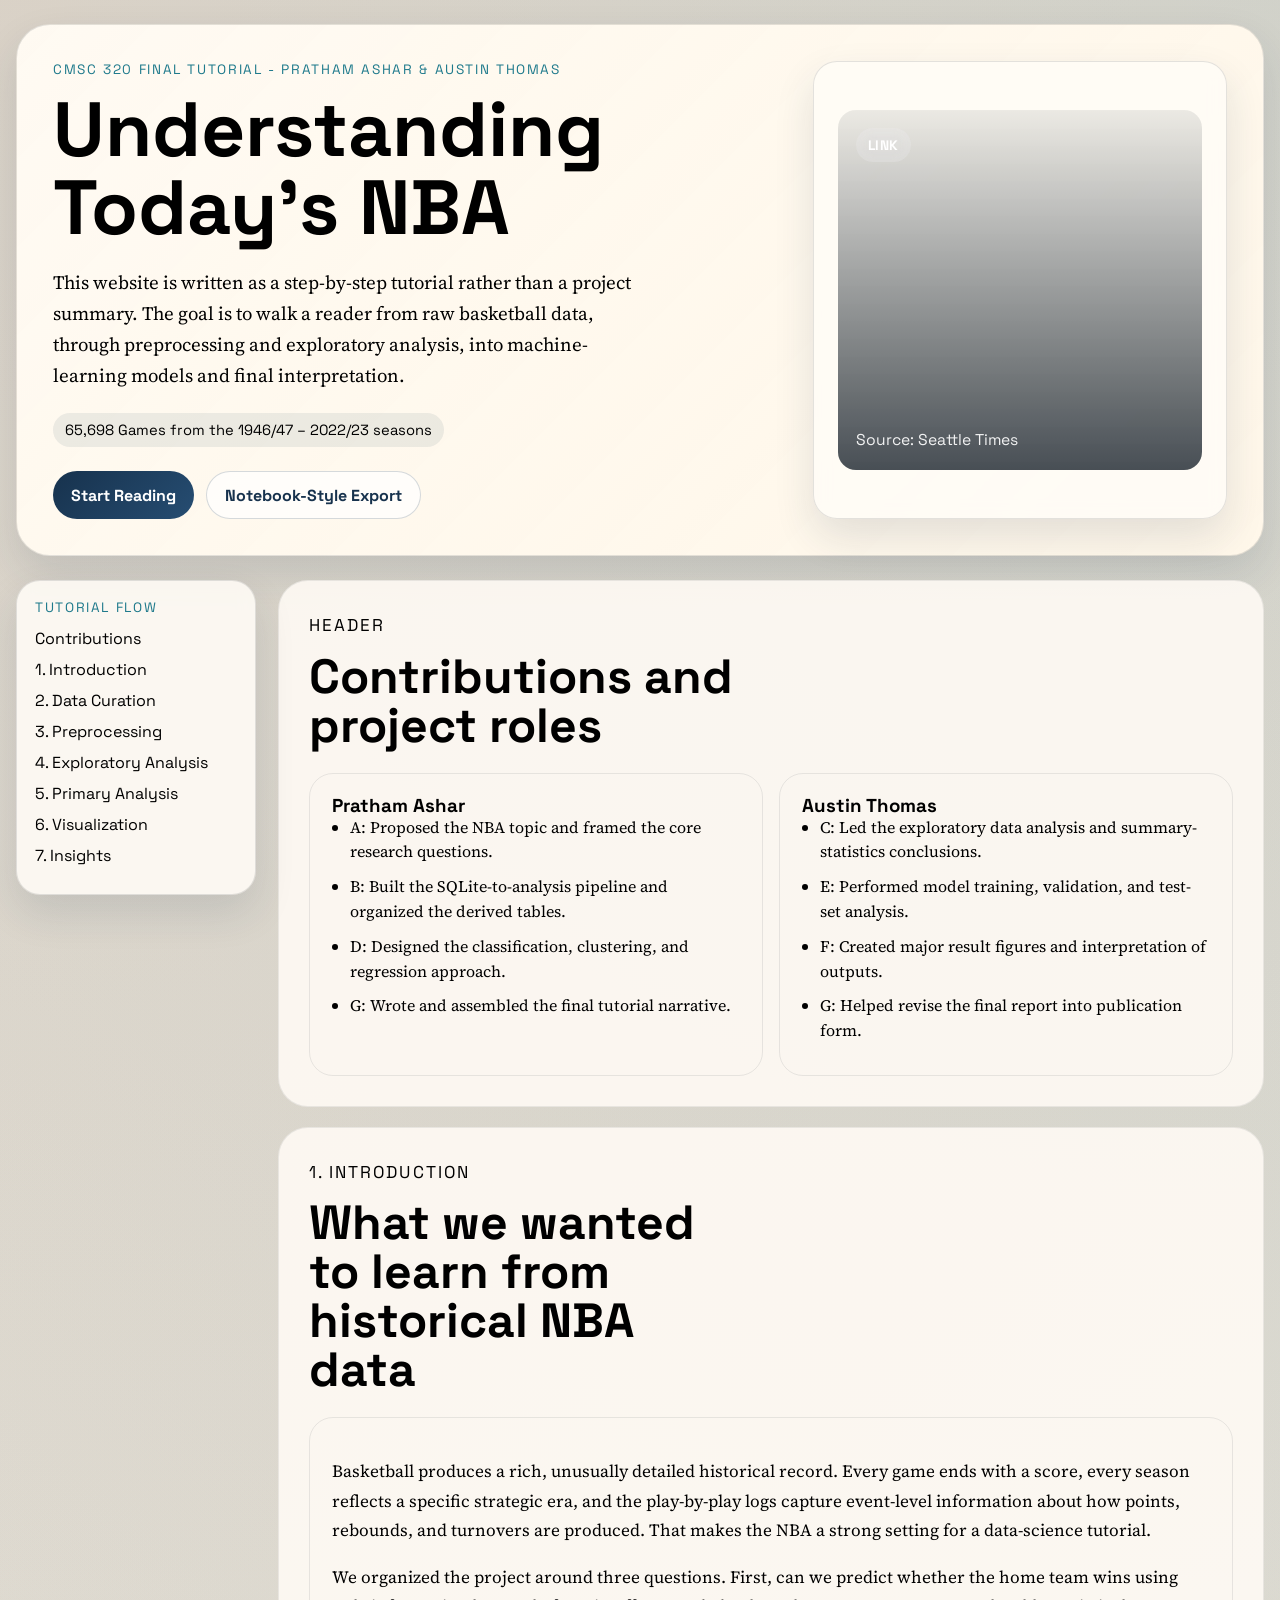
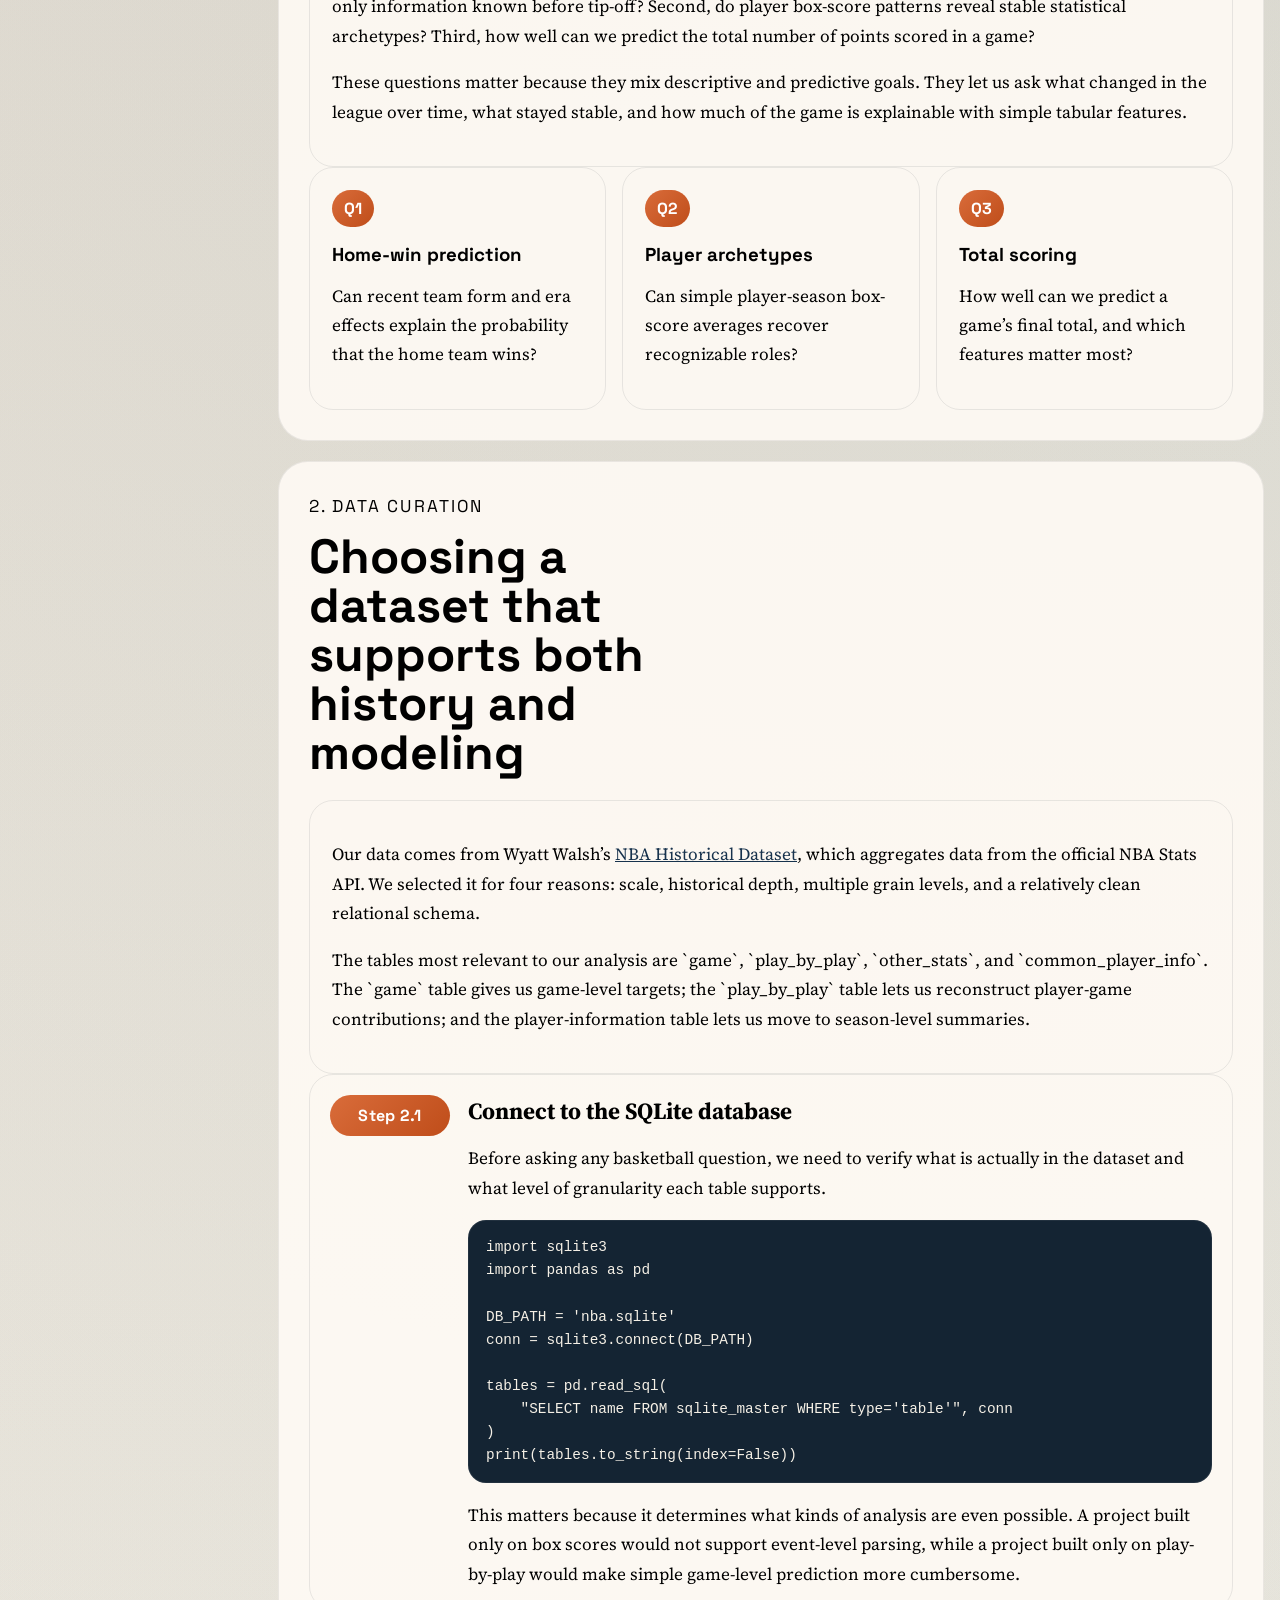
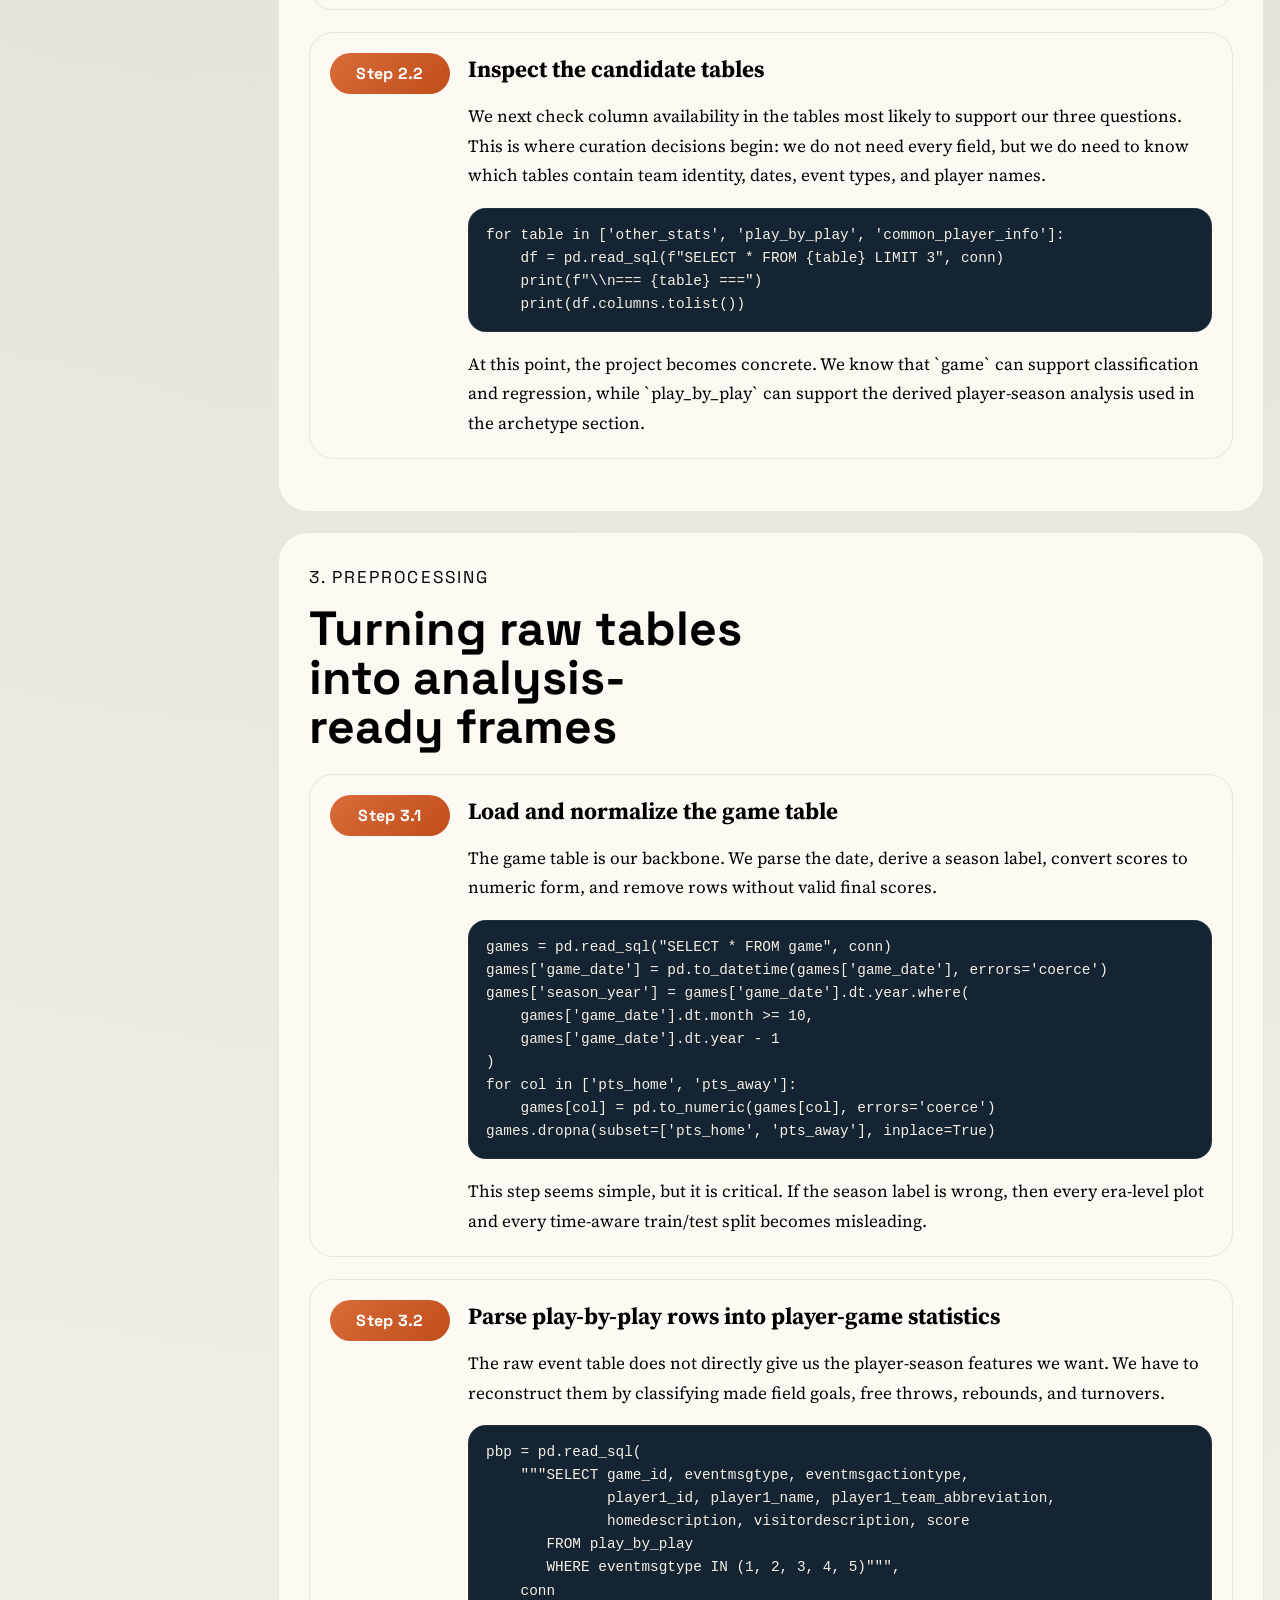
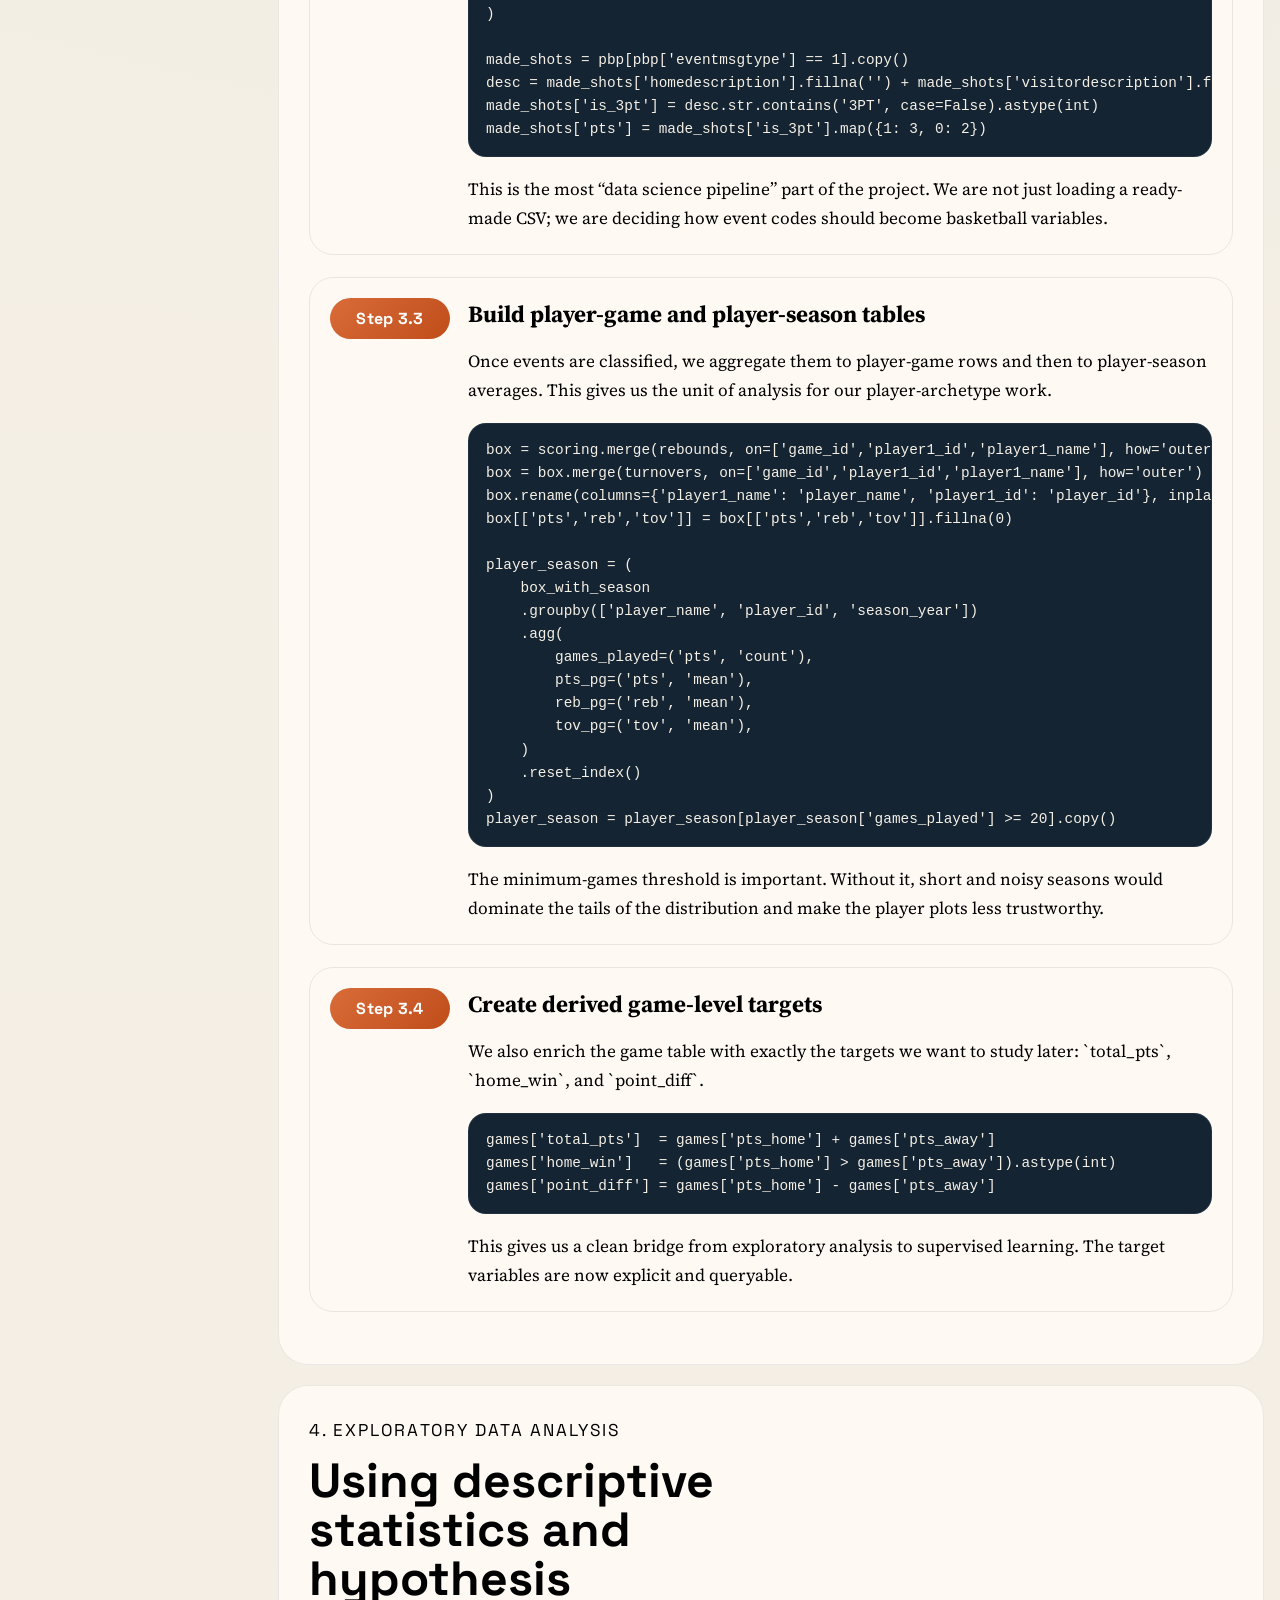
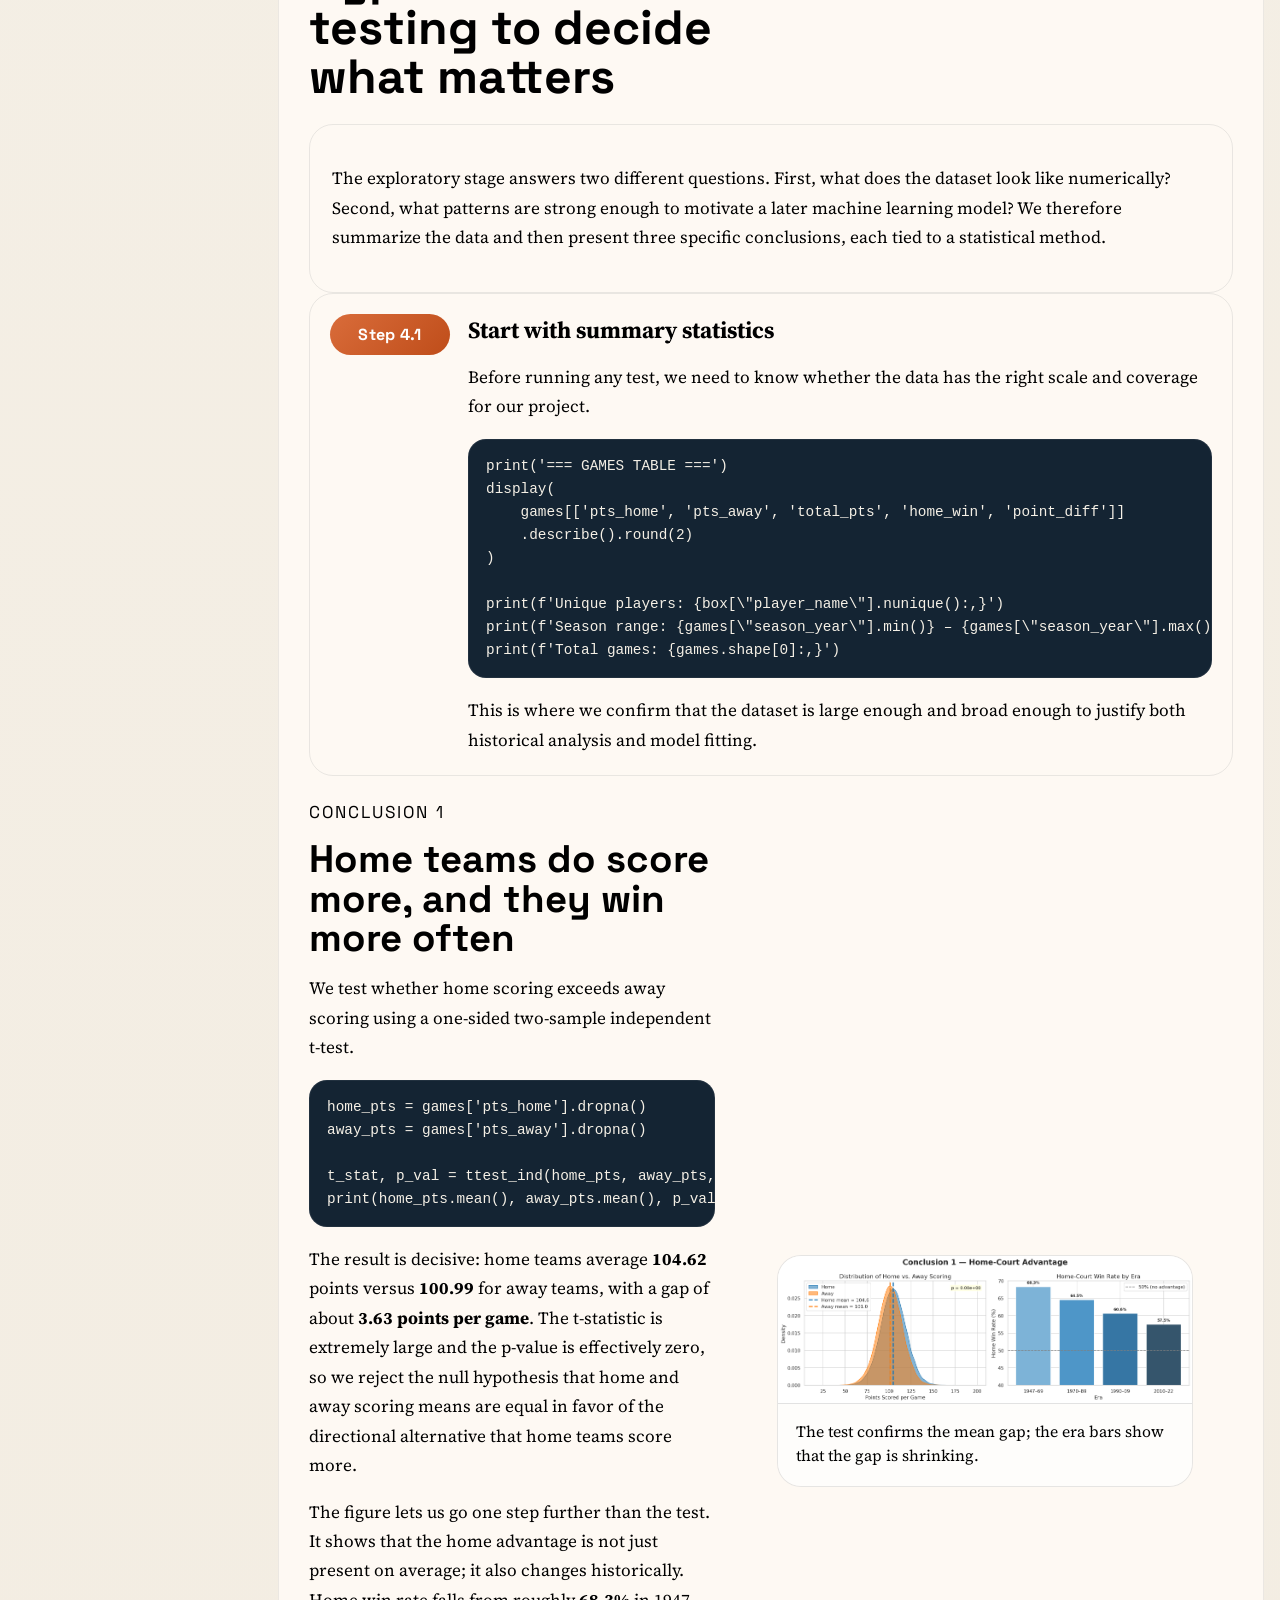
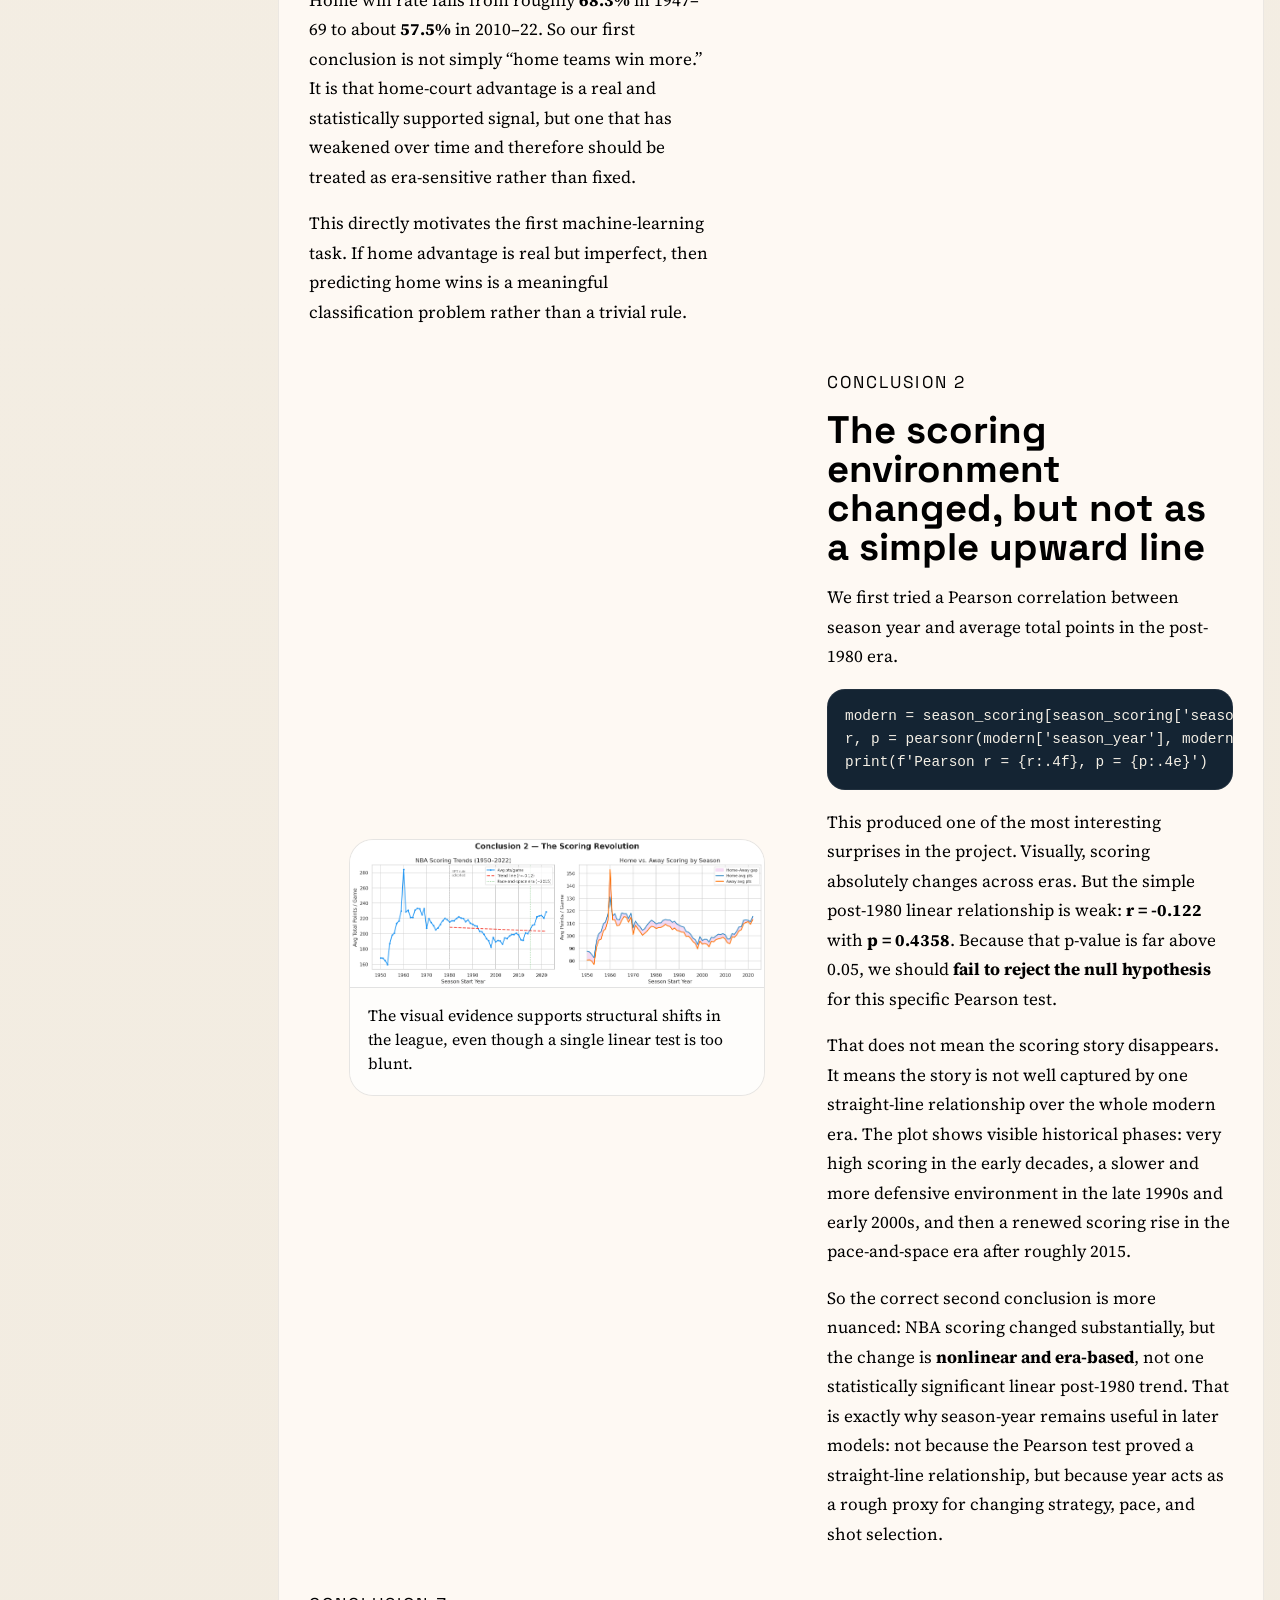
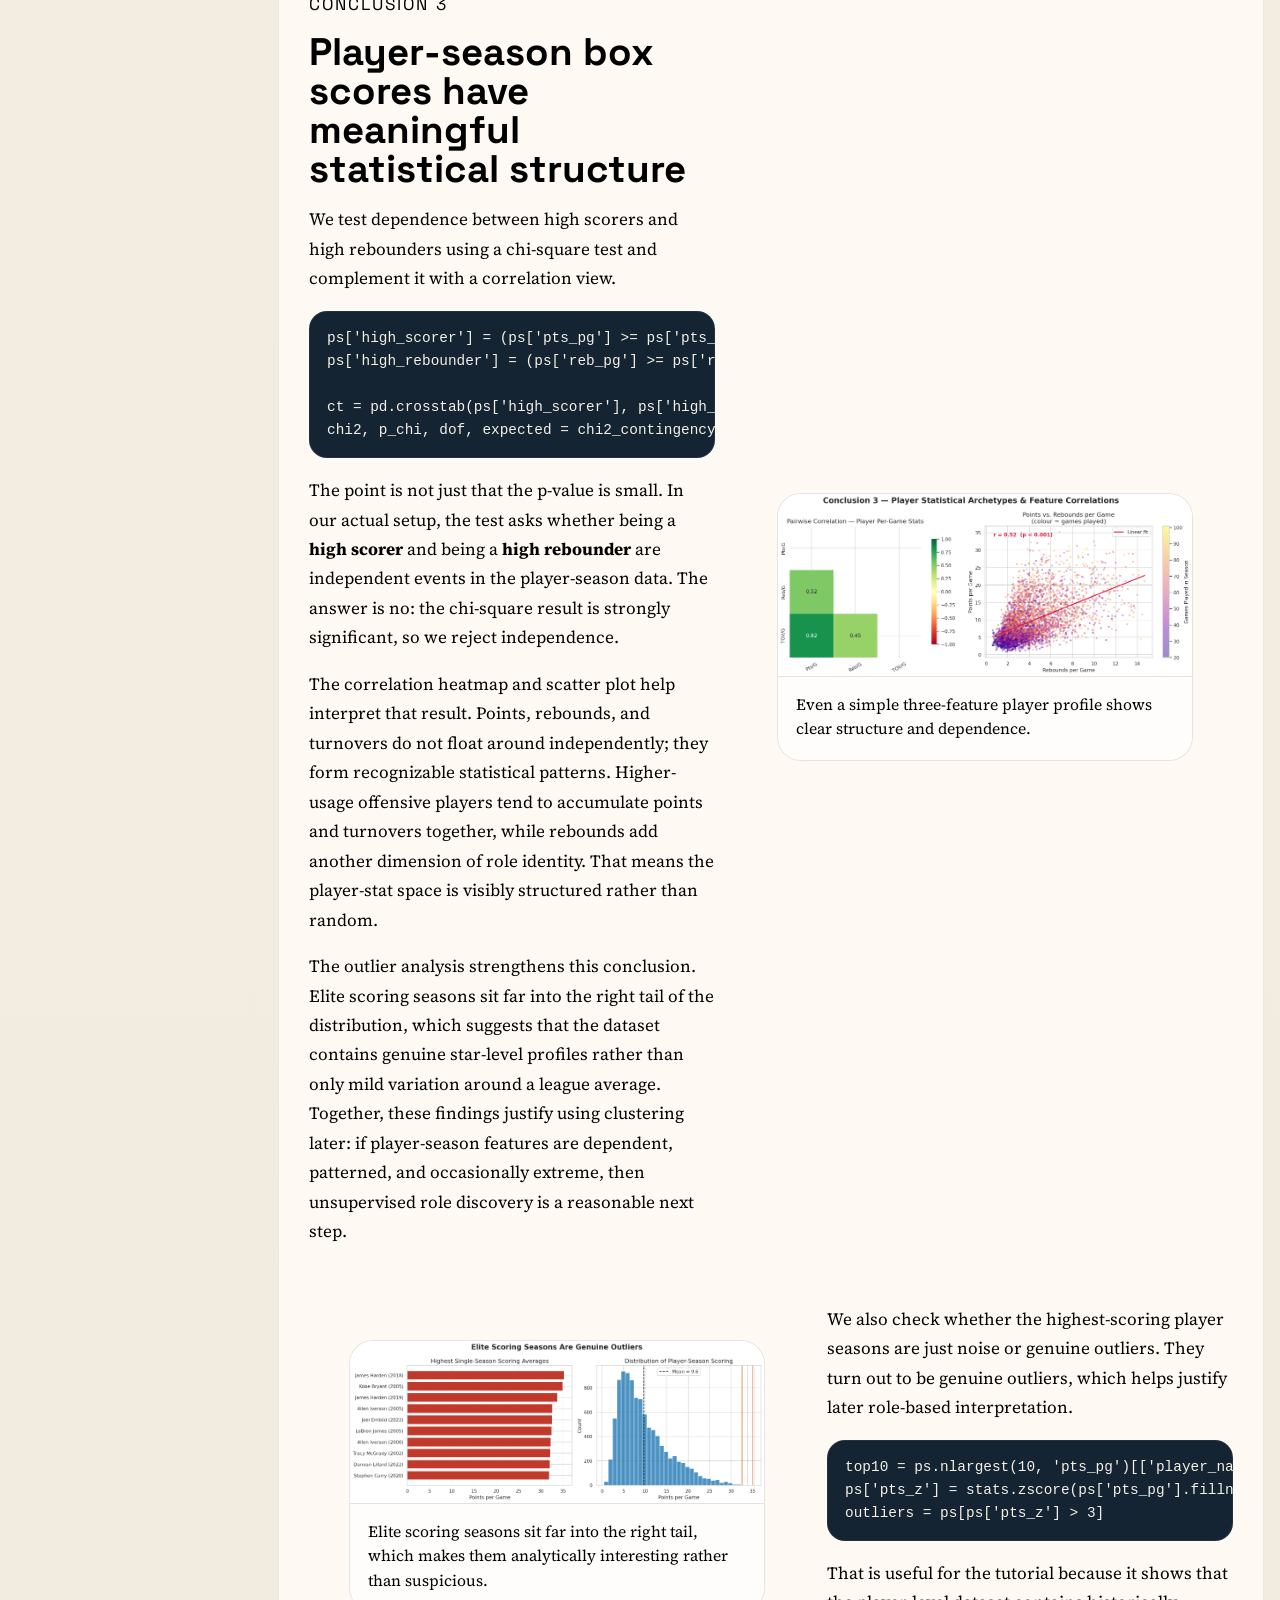
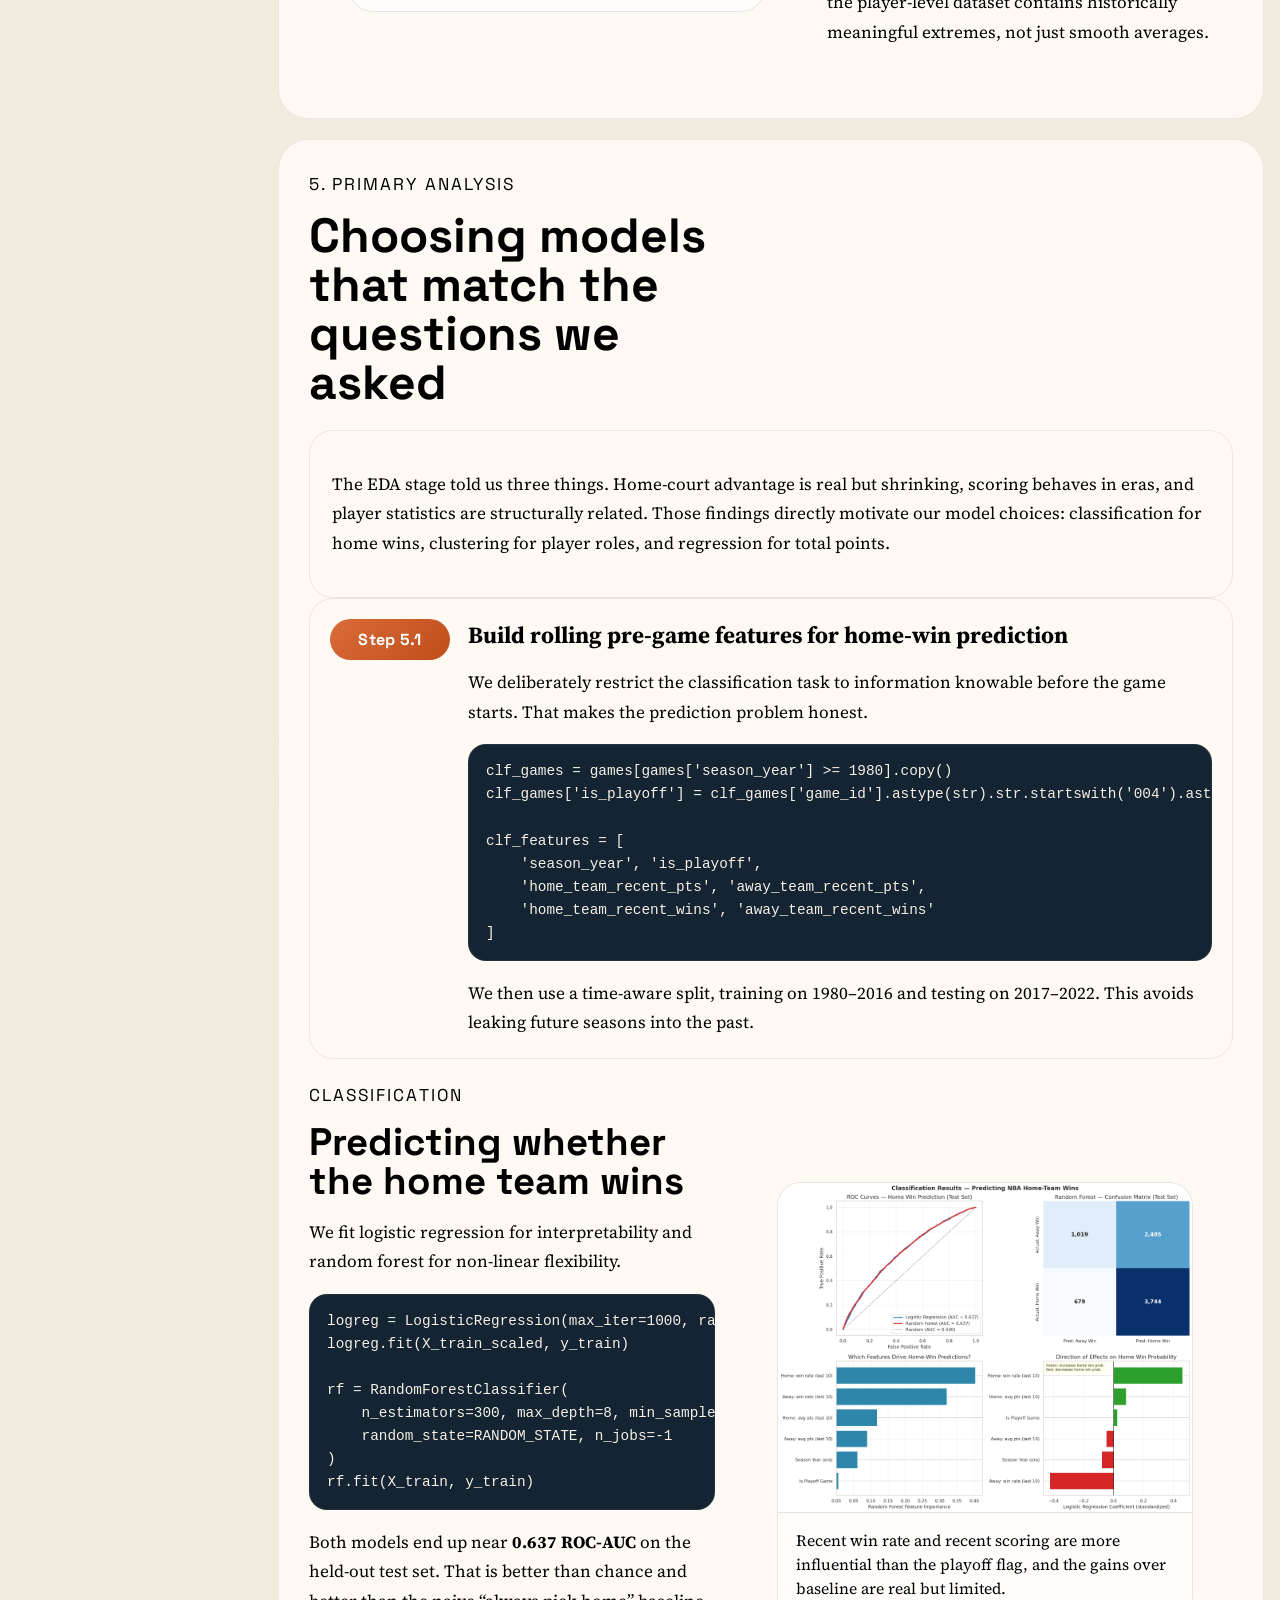
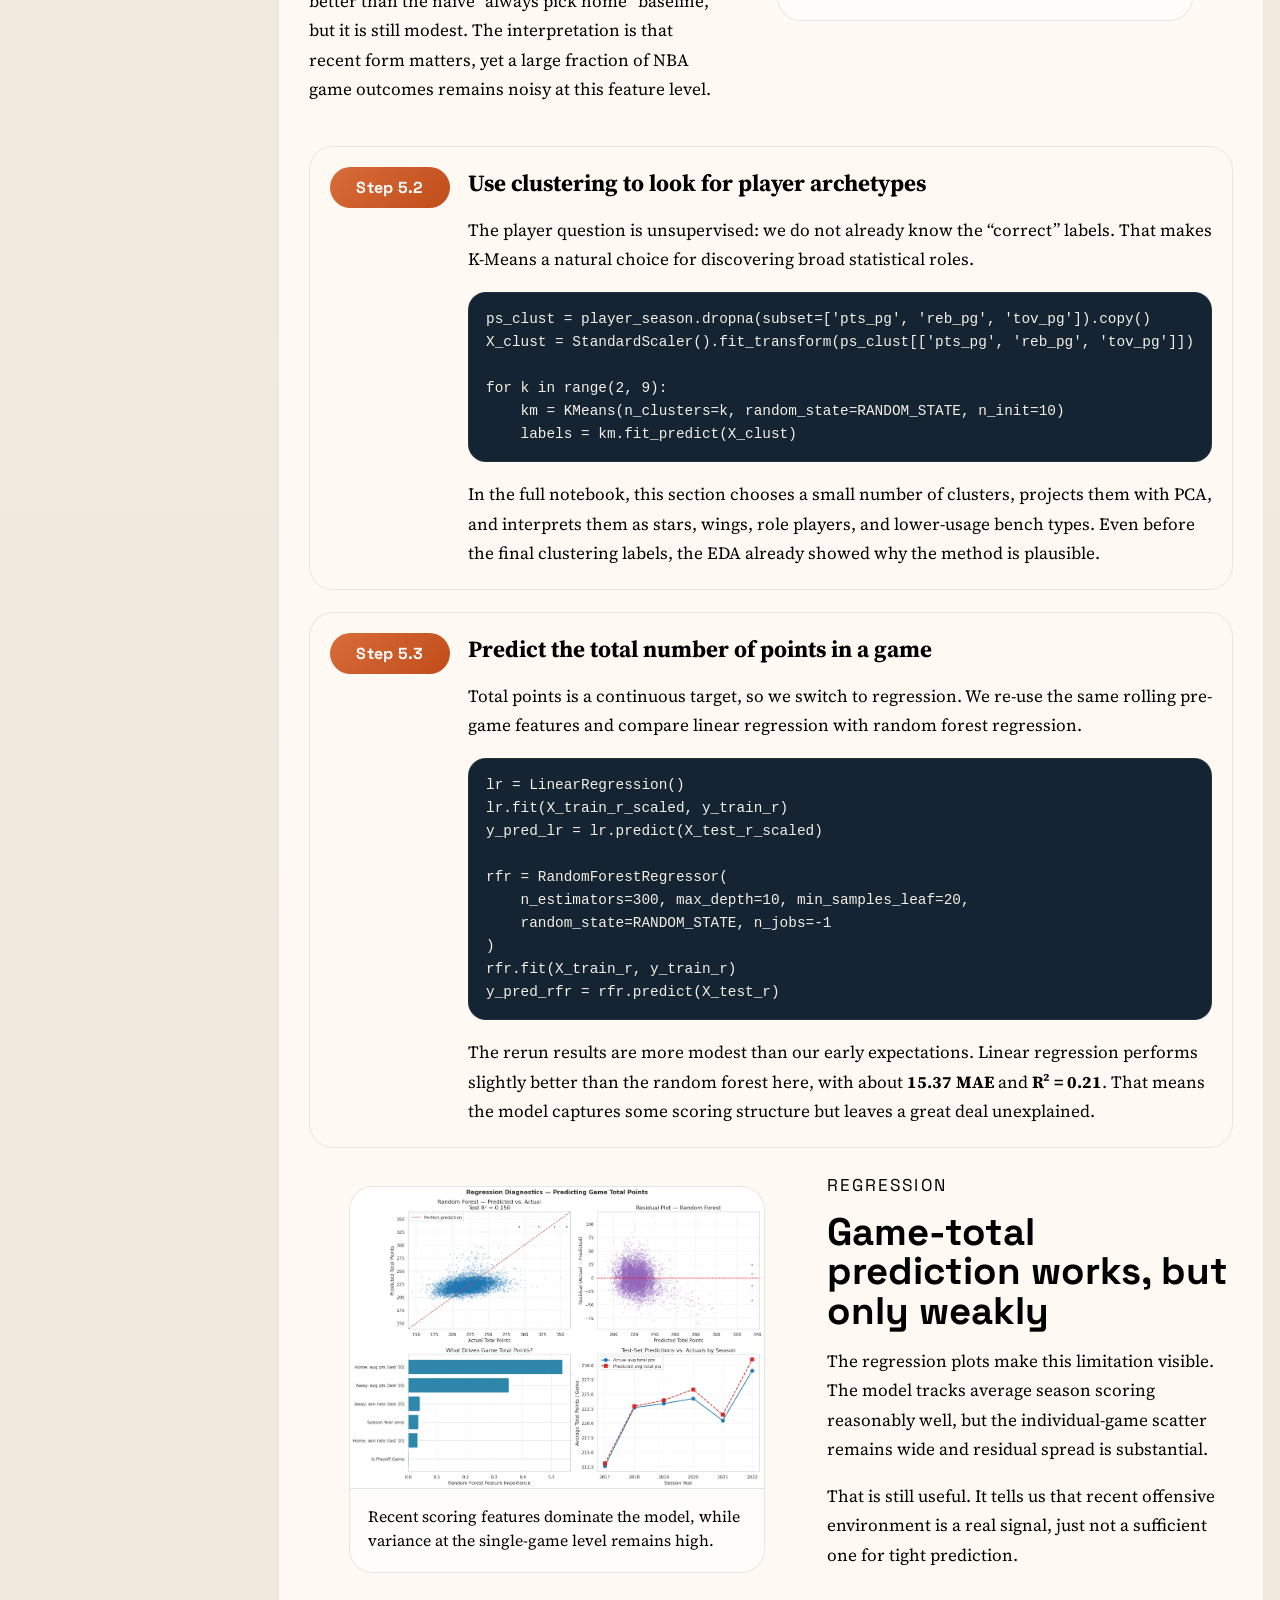
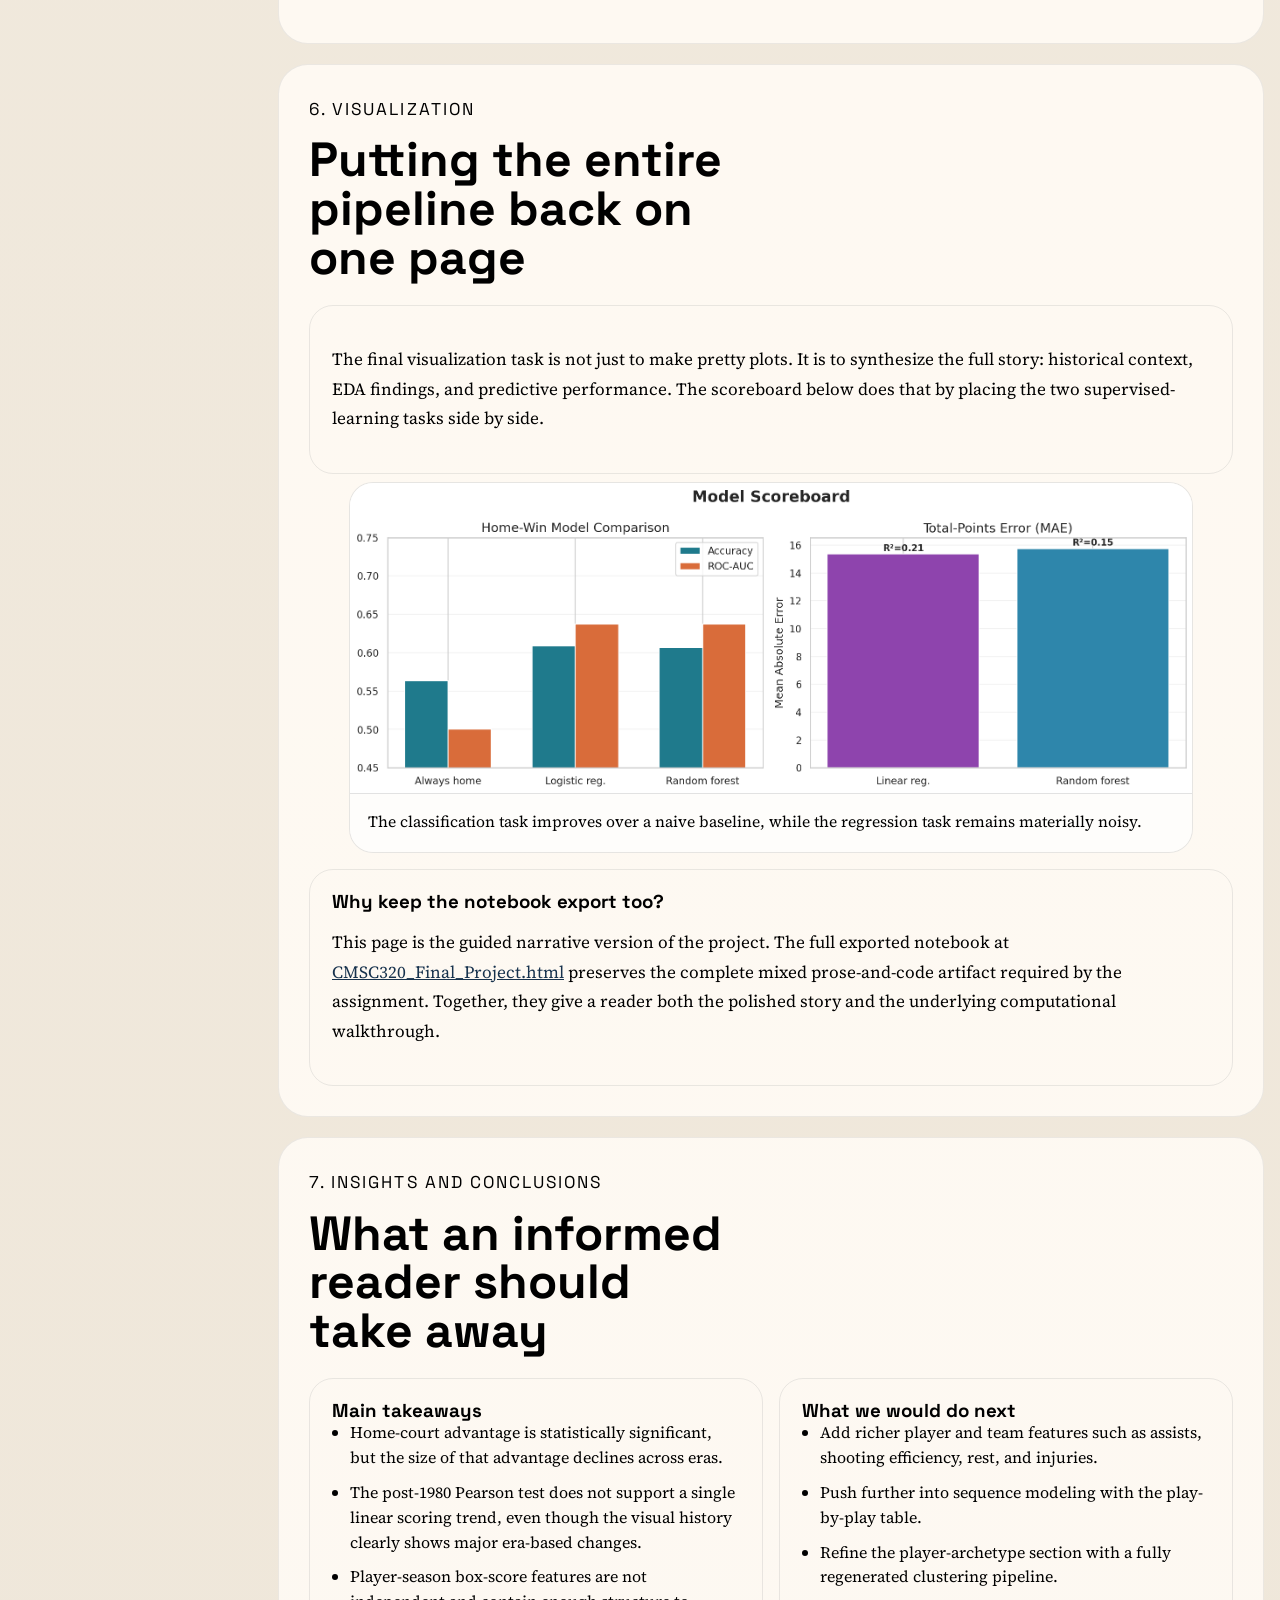
==== commit fe607a64: "conclusions updated" ====
--- a/docs/index.html
+++ b/docs/index.html
@@ -358,9 +358,23 @@
 print(home_pts.mean(), away_pts.mean(), p_val)</code></pre>
               <p>
                 The result is decisive: home teams average <strong>104.62</strong> points versus
-                <strong>100.99</strong> for away teams, and the p-value is effectively zero. But the
-                plot tells a richer story than the test alone: the home edge declines over time, which
-                means “home-court advantage” is real but historically unstable.
+                <strong>100.99</strong> for away teams, with a gap of about <strong>3.63 points per
+                game</strong>. The t-statistic is extremely large and the p-value is effectively zero,
+                so we reject the null hypothesis that home and away scoring means are equal in favor of
+                the directional alternative that home teams score more.
+              </p>
+              <p>
+                The figure lets us go one step further than the test. It shows that the home advantage
+                is not just present on average; it also changes historically. Home win rate falls from
+                roughly <strong>68.3%</strong> in 1947–69 to about <strong>57.5%</strong> in 2010–22.
+                So our first conclusion is not simply “home teams win more.” It is that home-court
+                advantage is a real and statistically supported signal, but one that has weakened over
+                time and therefore should be treated as era-sensitive rather than fixed.
+              </p>
+              <p>
+                This directly motivates the first machine-learning task. If home advantage is real but
+                imperfect, then predicting home wins is a meaningful classification problem rather than
+                a trivial rule.
               </p>
             </div>
             <figure class="figure-card">
@@ -382,9 +396,24 @@
 print(f'Pearson r = {r:.4f}, p = {p:.4e}')</code></pre>
               <p>
                 This produced one of the most interesting surprises in the project. Visually, scoring
-                absolutely changes across eras. But the simple post-1980 linear relationship is weak
-                and not statistically significant in the rerun. That forced us to refine our
-                interpretation: the right story is about era shifts, not one monotonic trend.
+                absolutely changes across eras. But the simple post-1980 linear relationship is weak:
+                <strong>r = -0.122</strong> with <strong>p = 0.4358</strong>. Because that p-value is
+                far above 0.05, we should <strong>fail to reject the null hypothesis</strong> for this
+                specific Pearson test.
+              </p>
+              <p>
+                That does not mean the scoring story disappears. It means the story is not well
+                captured by one straight-line relationship over the whole modern era. The plot shows
+                visible historical phases: very high scoring in the early decades, a slower and more
+                defensive environment in the late 1990s and early 2000s, and then a renewed scoring
+                rise in the pace-and-space era after roughly 2015.
+              </p>
+              <p>
+                So the correct second conclusion is more nuanced: NBA scoring changed substantially,
+                but the change is <strong>nonlinear and era-based</strong>, not one statistically
+                significant linear post-1980 trend. That is exactly why season-year remains useful in
+                later models: not because the Pearson test proved a straight-line relationship, but
+                because year acts as a rough proxy for changing strategy, pace, and shot selection.
               </p>
             </div>
             <figure class="figure-card">
@@ -407,9 +436,25 @@
 ct = pd.crosstab(ps['high_scorer'], ps['high_rebounder'])
 chi2, p_chi, dof, expected = chi2_contingency(ct)</code></pre>
               <p>
-                The point is not just that the p-value is small. The more important result is that the
-                player-stat space is visibly organized. Points, rebounds, and turnovers do not vary
-                independently, which makes clustering a reasonable next step.
+                The point is not just that the p-value is small. In our actual setup, the test asks
+                whether being a <strong>high scorer</strong> and being a <strong>high rebounder</strong>
+                are independent events in the player-season data. The answer is no: the chi-square
+                result is strongly significant, so we reject independence.
+              </p>
+              <p>
+                The correlation heatmap and scatter plot help interpret that result. Points, rebounds,
+                and turnovers do not float around independently; they form recognizable statistical
+                patterns. Higher-usage offensive players tend to accumulate points and turnovers
+                together, while rebounds add another dimension of role identity. That means the
+                player-stat space is visibly structured rather than random.
+              </p>
+              <p>
+                The outlier analysis strengthens this conclusion. Elite scoring seasons sit far into
+                the right tail of the distribution, which suggests that the dataset contains genuine
+                star-level profiles rather than only mild variation around a league average. Together,
+                these findings justify using clustering later: if player-season features are dependent,
+                patterned, and occasionally extreme, then unsupervised role discovery is a reasonable
+                next step.
               </p>
             </div>
             <figure class="figure-card">
@@ -613,10 +658,10 @@
             <article class="card">
               <h3>Main takeaways</h3>
               <ul class="clean-list">
-                <li>Home-court advantage is statistically significant but historically weaker than it used to be.</li>
-                <li>League scoring changes are better described as era shifts than as one smooth linear rise.</li>
-                <li>Player-season box scores contain meaningful role structure and real outliers.</li>
-                <li>Simple pre-game models improve on naive baselines, but they do not come close to perfect prediction.</li>
+                <li>Home-court advantage is statistically significant, but the size of that advantage declines across eras.</li>
+                <li>The post-1980 Pearson test does not support a single linear scoring trend, even though the visual history clearly shows major era-based changes.</li>
+                <li>Player-season box-score features are not independent and contain enough structure to motivate archetype discovery.</li>
+                <li>Simple pre-game models improve on naive baselines, but they remain modest rather than highly predictive.</li>
               </ul>
             </article>
             <article class="card">
@@ -632,7 +677,8 @@
           <div class="card quote-card">
             <p>
               The strongest lesson from the project is that careful data curation and step-by-step exploration let us separate strong
-              historical structure from irreducible uncertainty, allowing us to build powerful predictive models.
+              historical structure from irreducible uncertainty. The result is not a perfect predictive system; it is a more honest,
+              better-supported explanation of what the NBA data can and cannot tell us.
             </p>
           </div>
         </section>
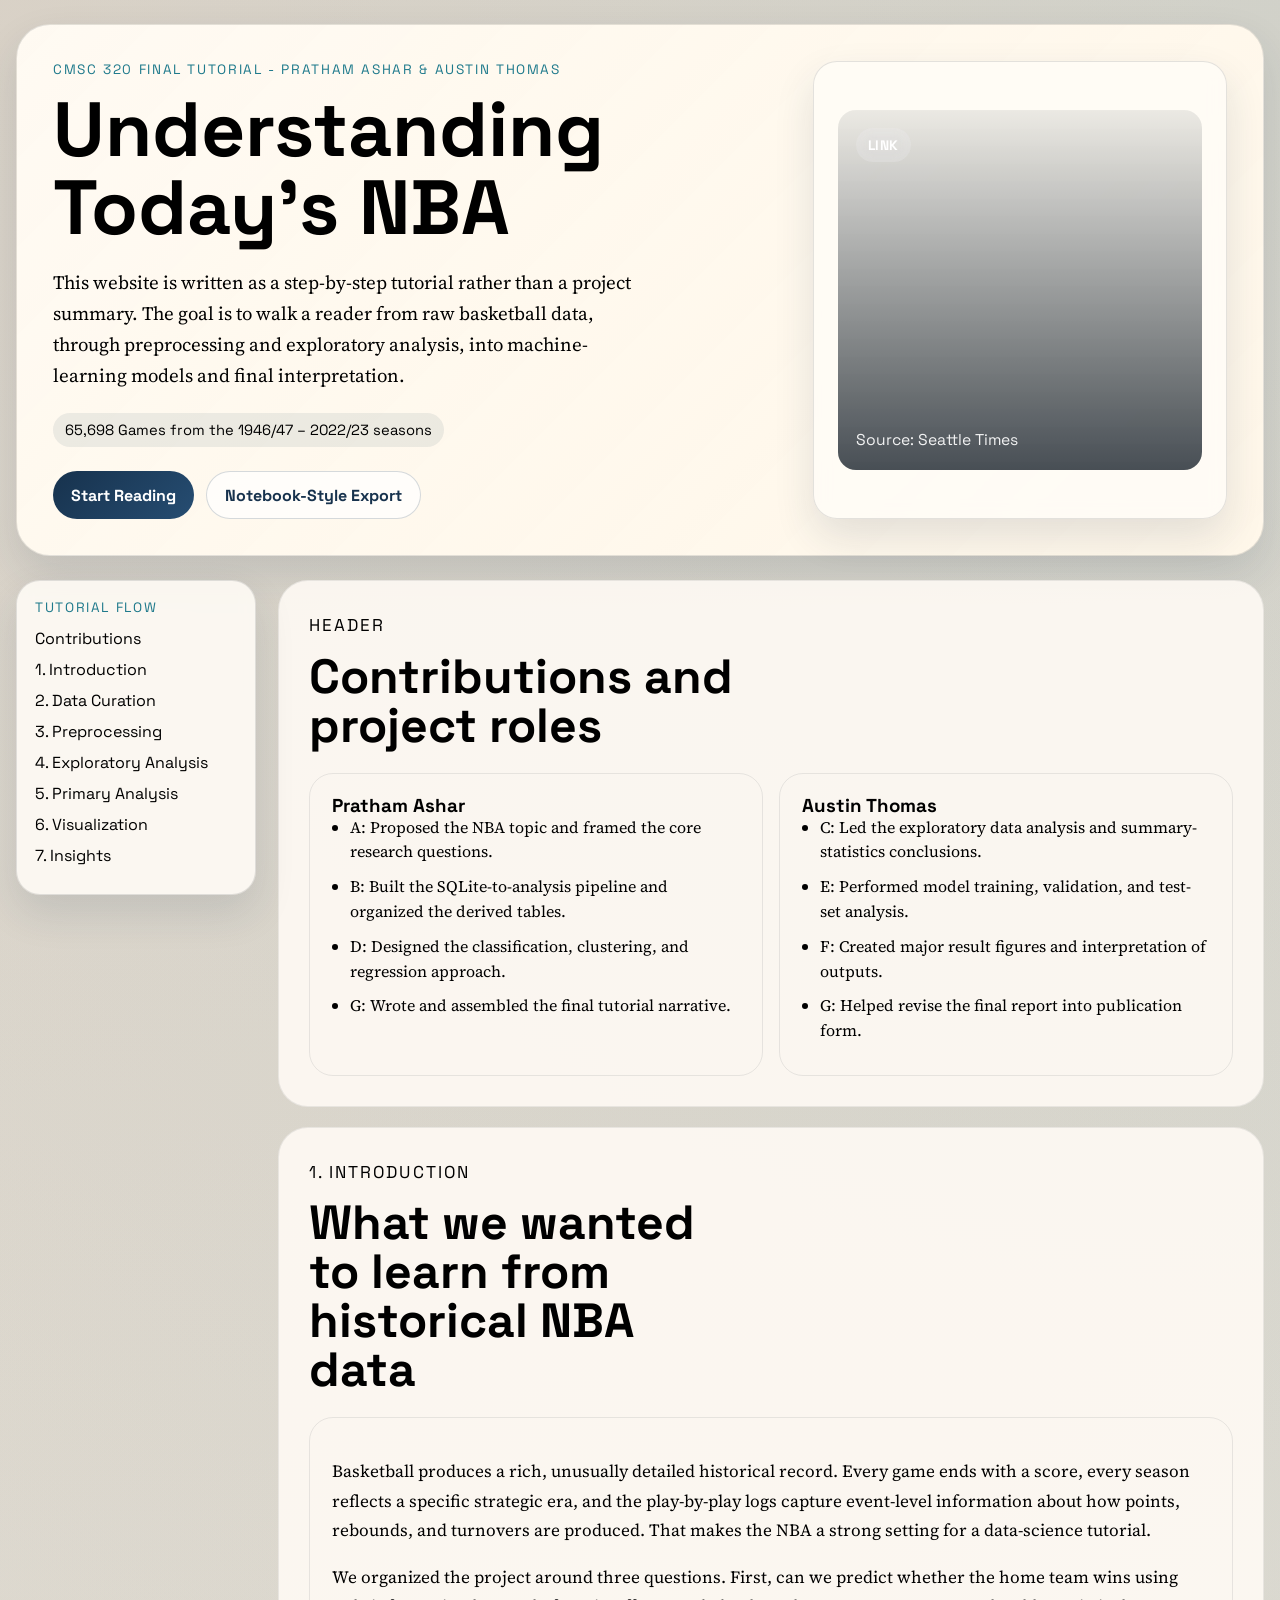
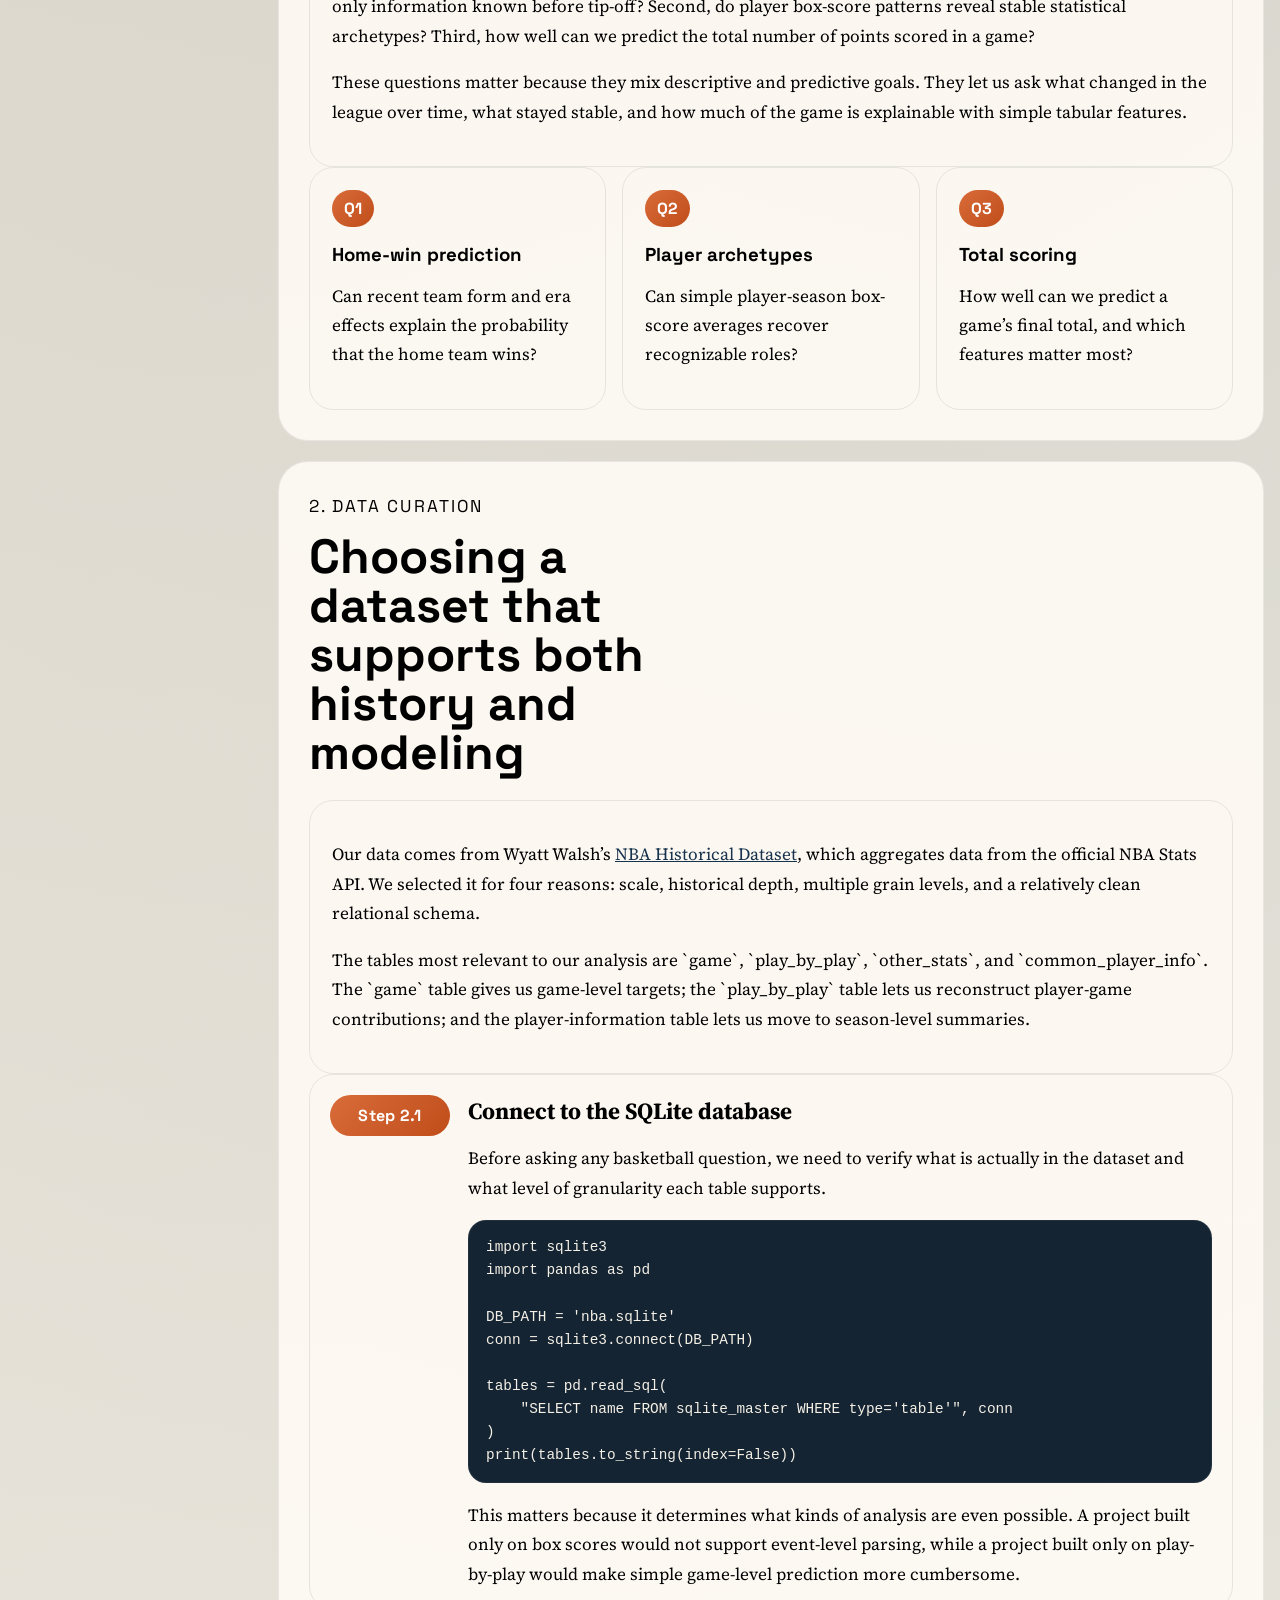
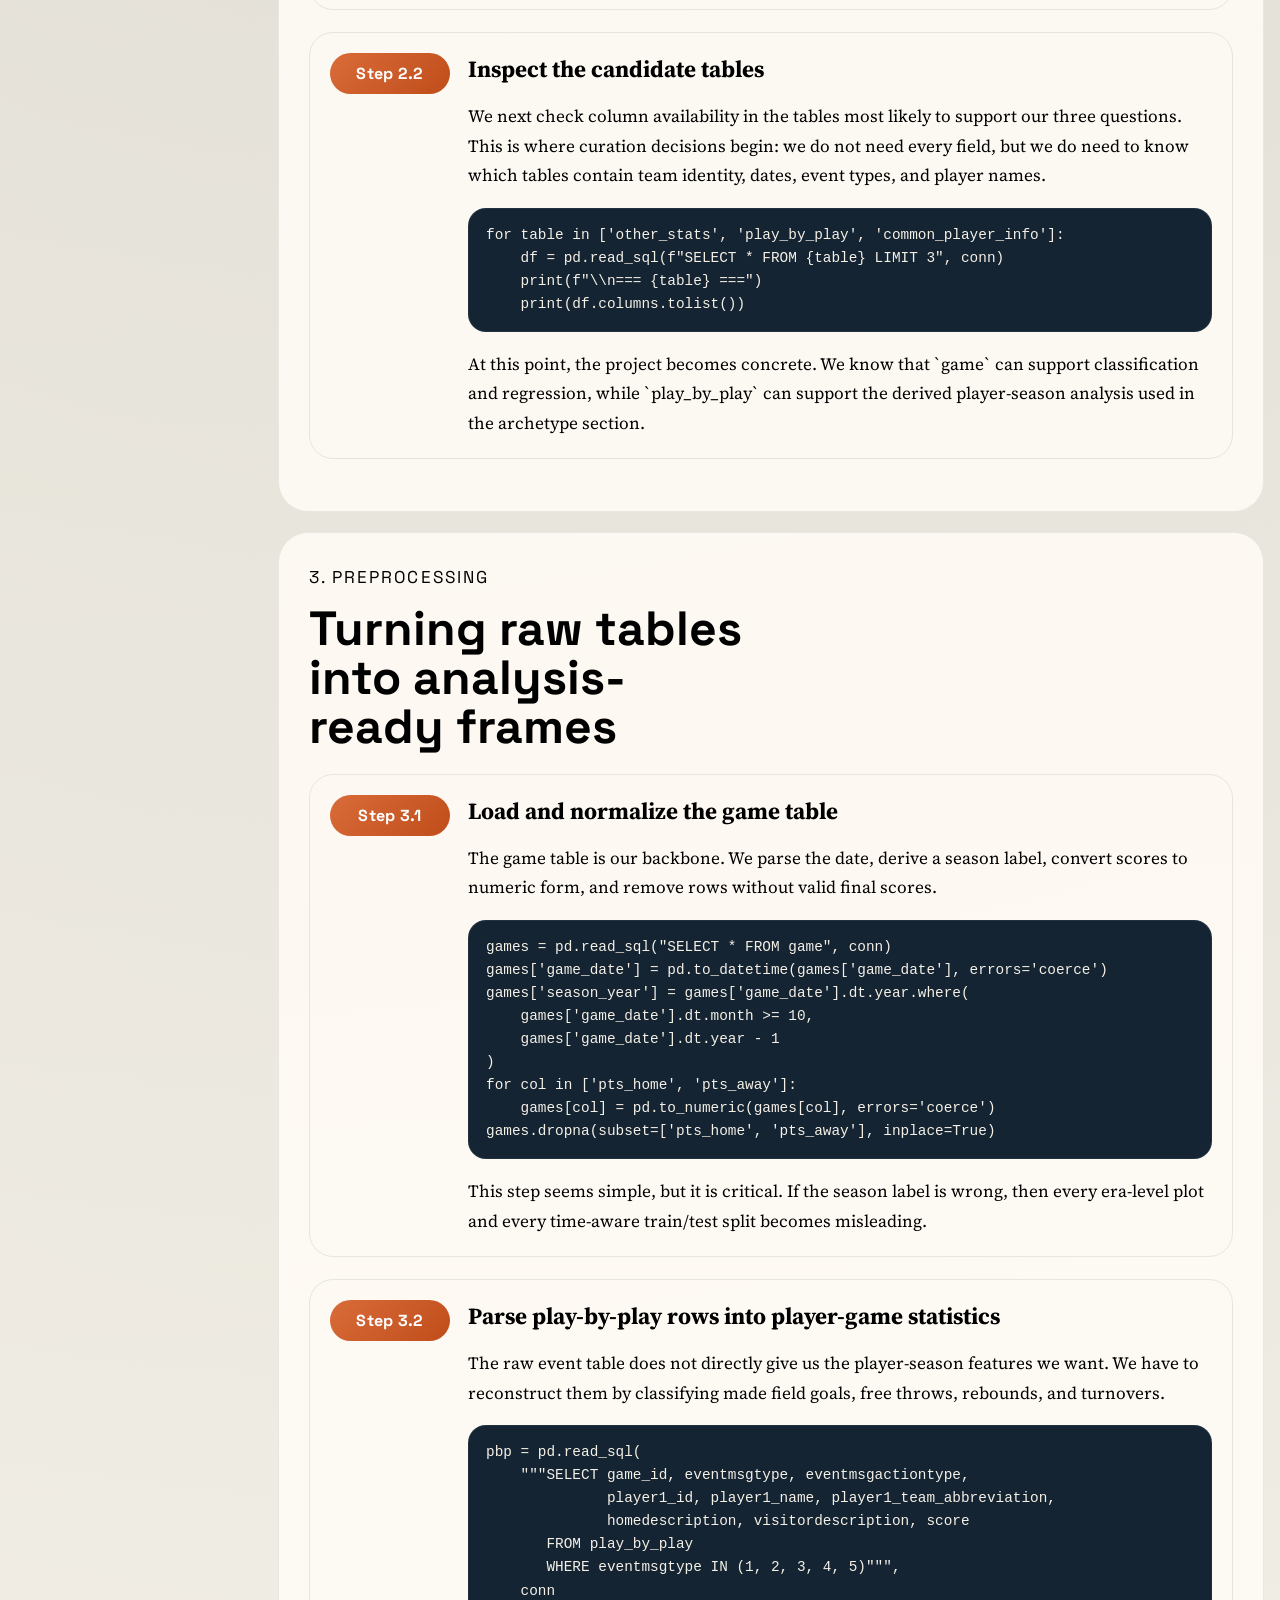
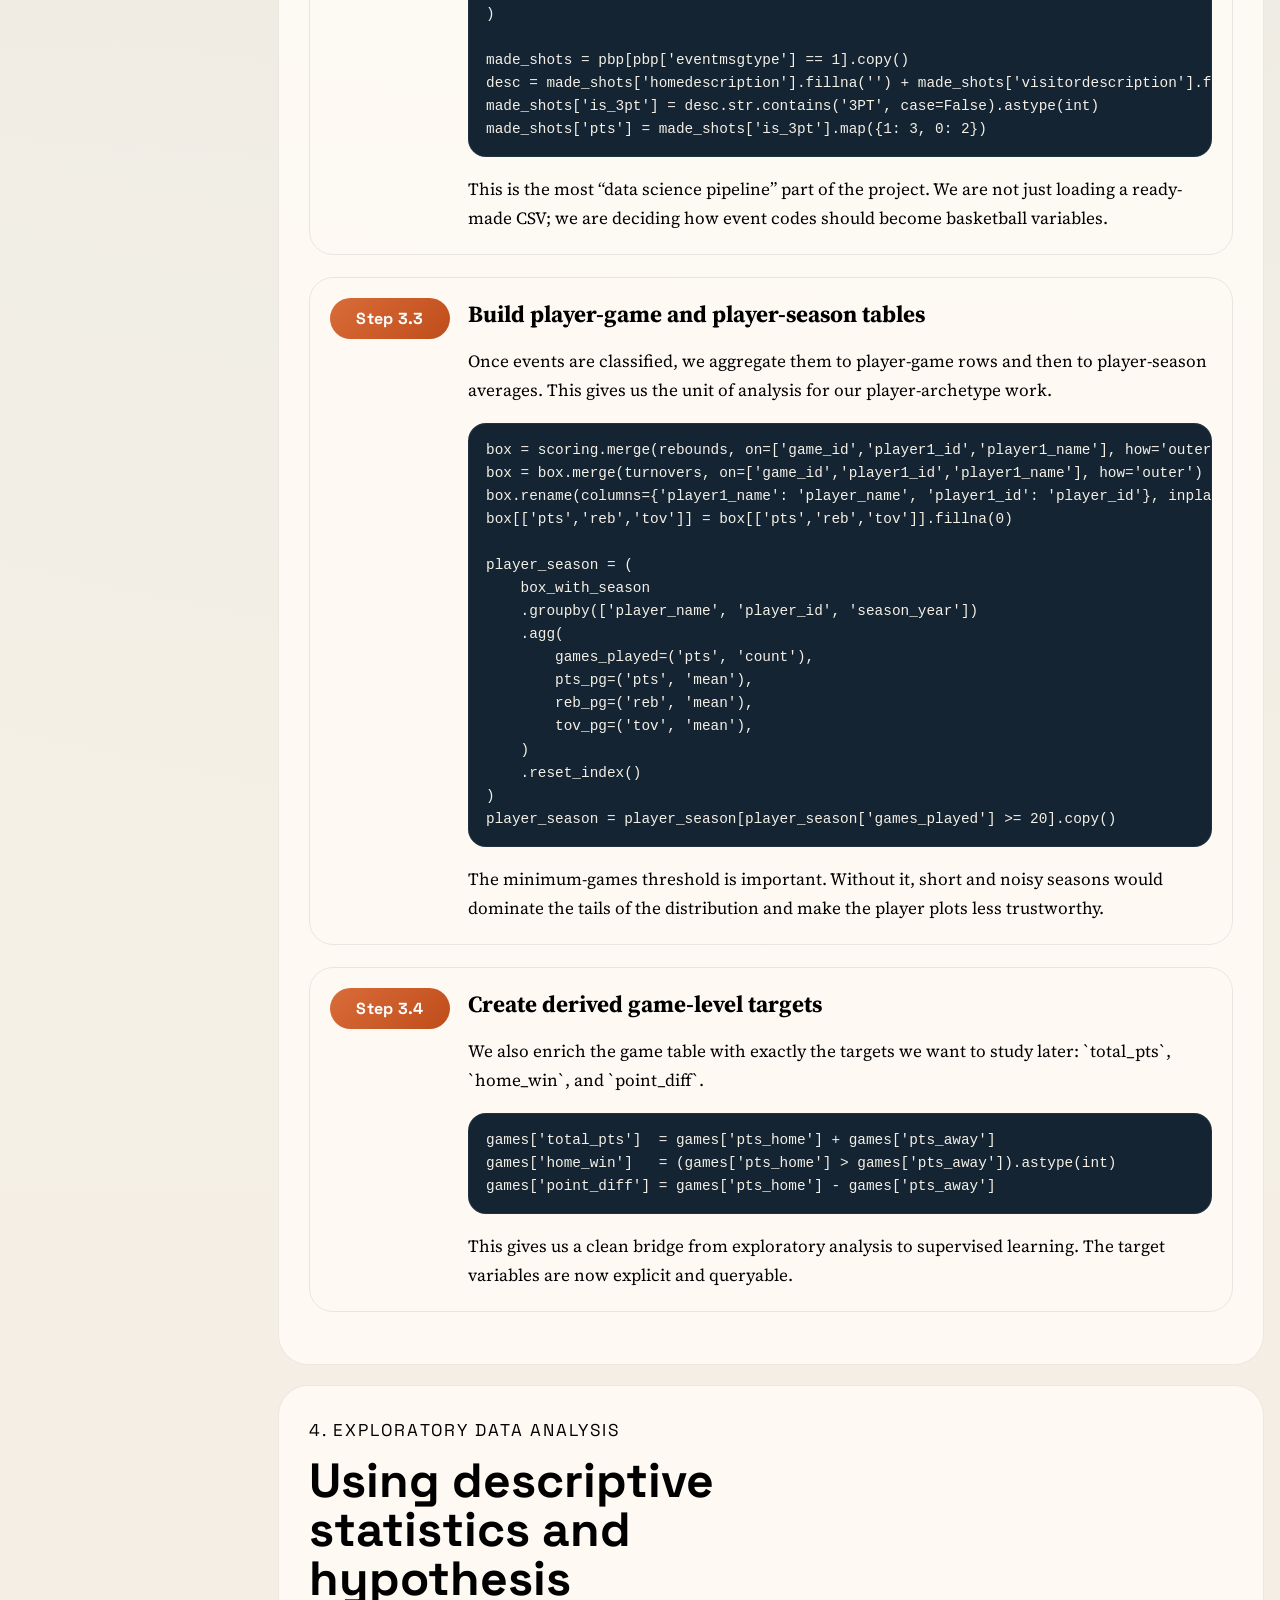
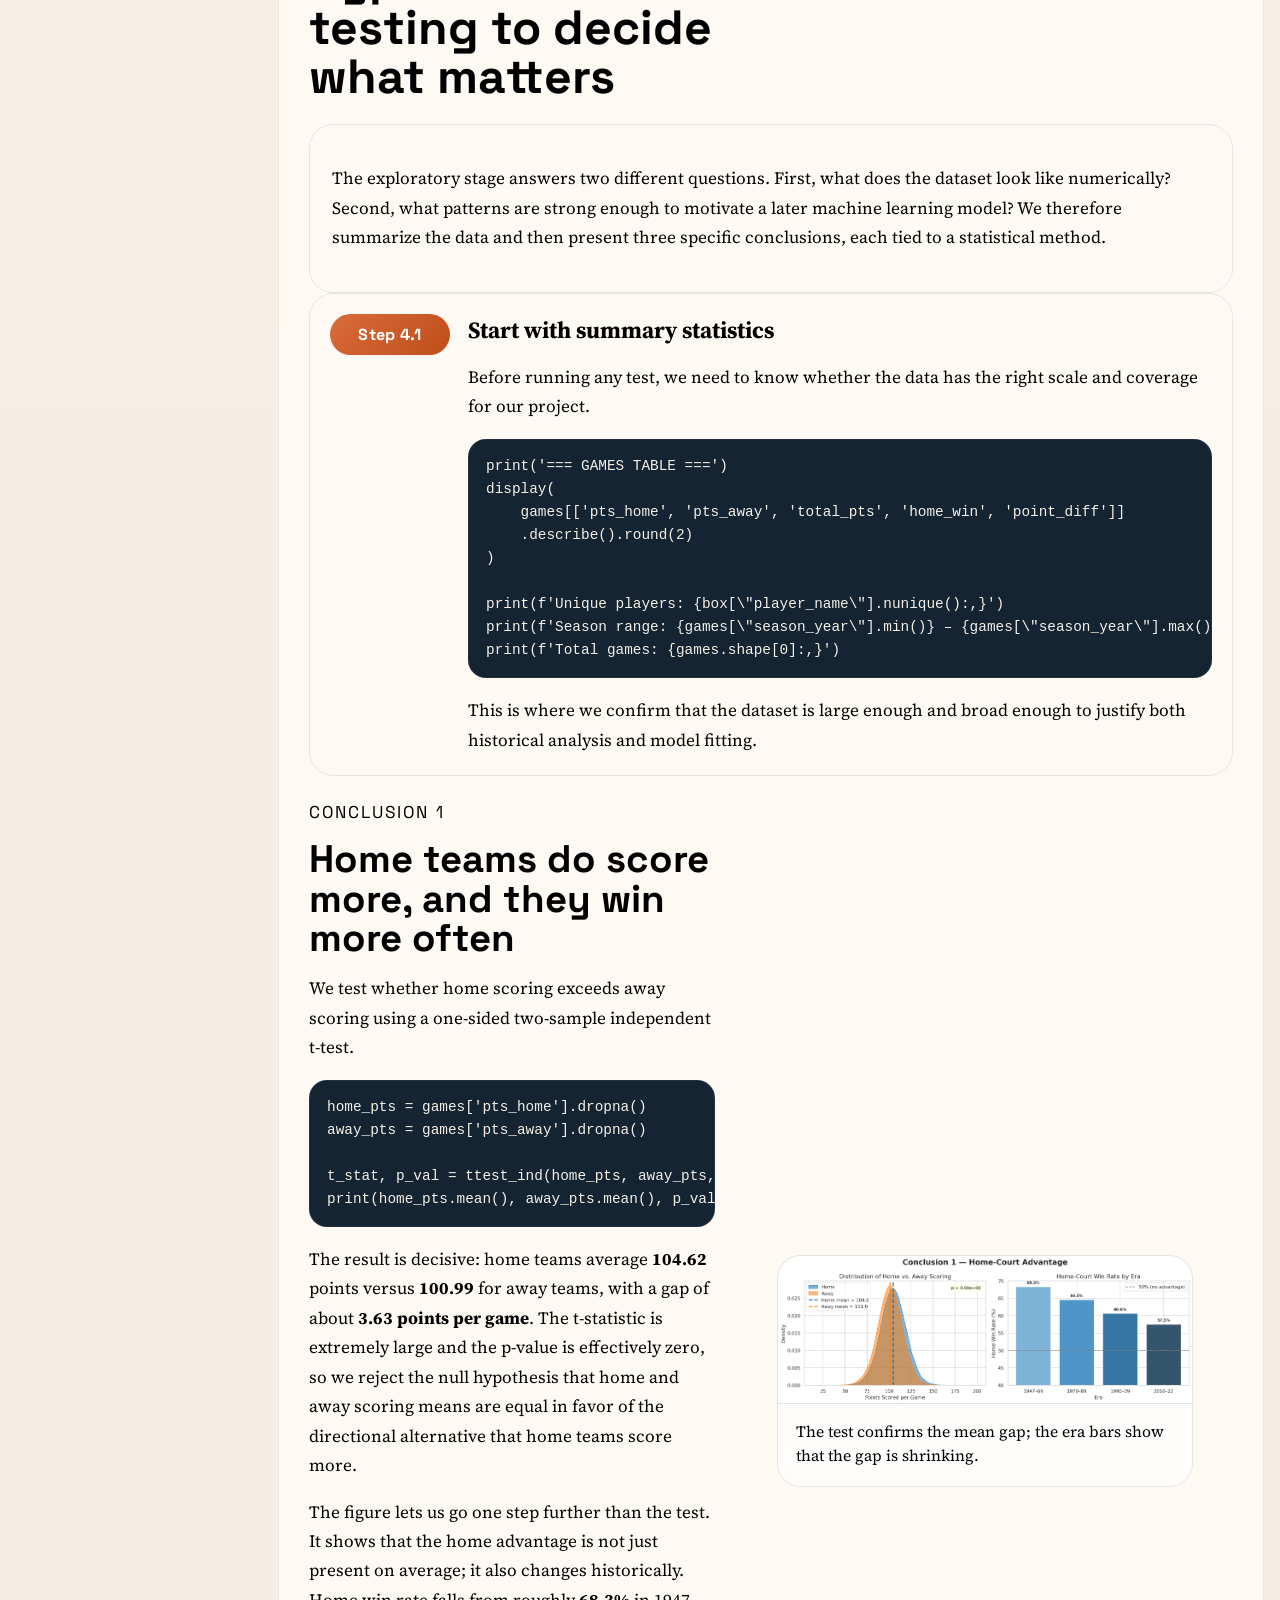
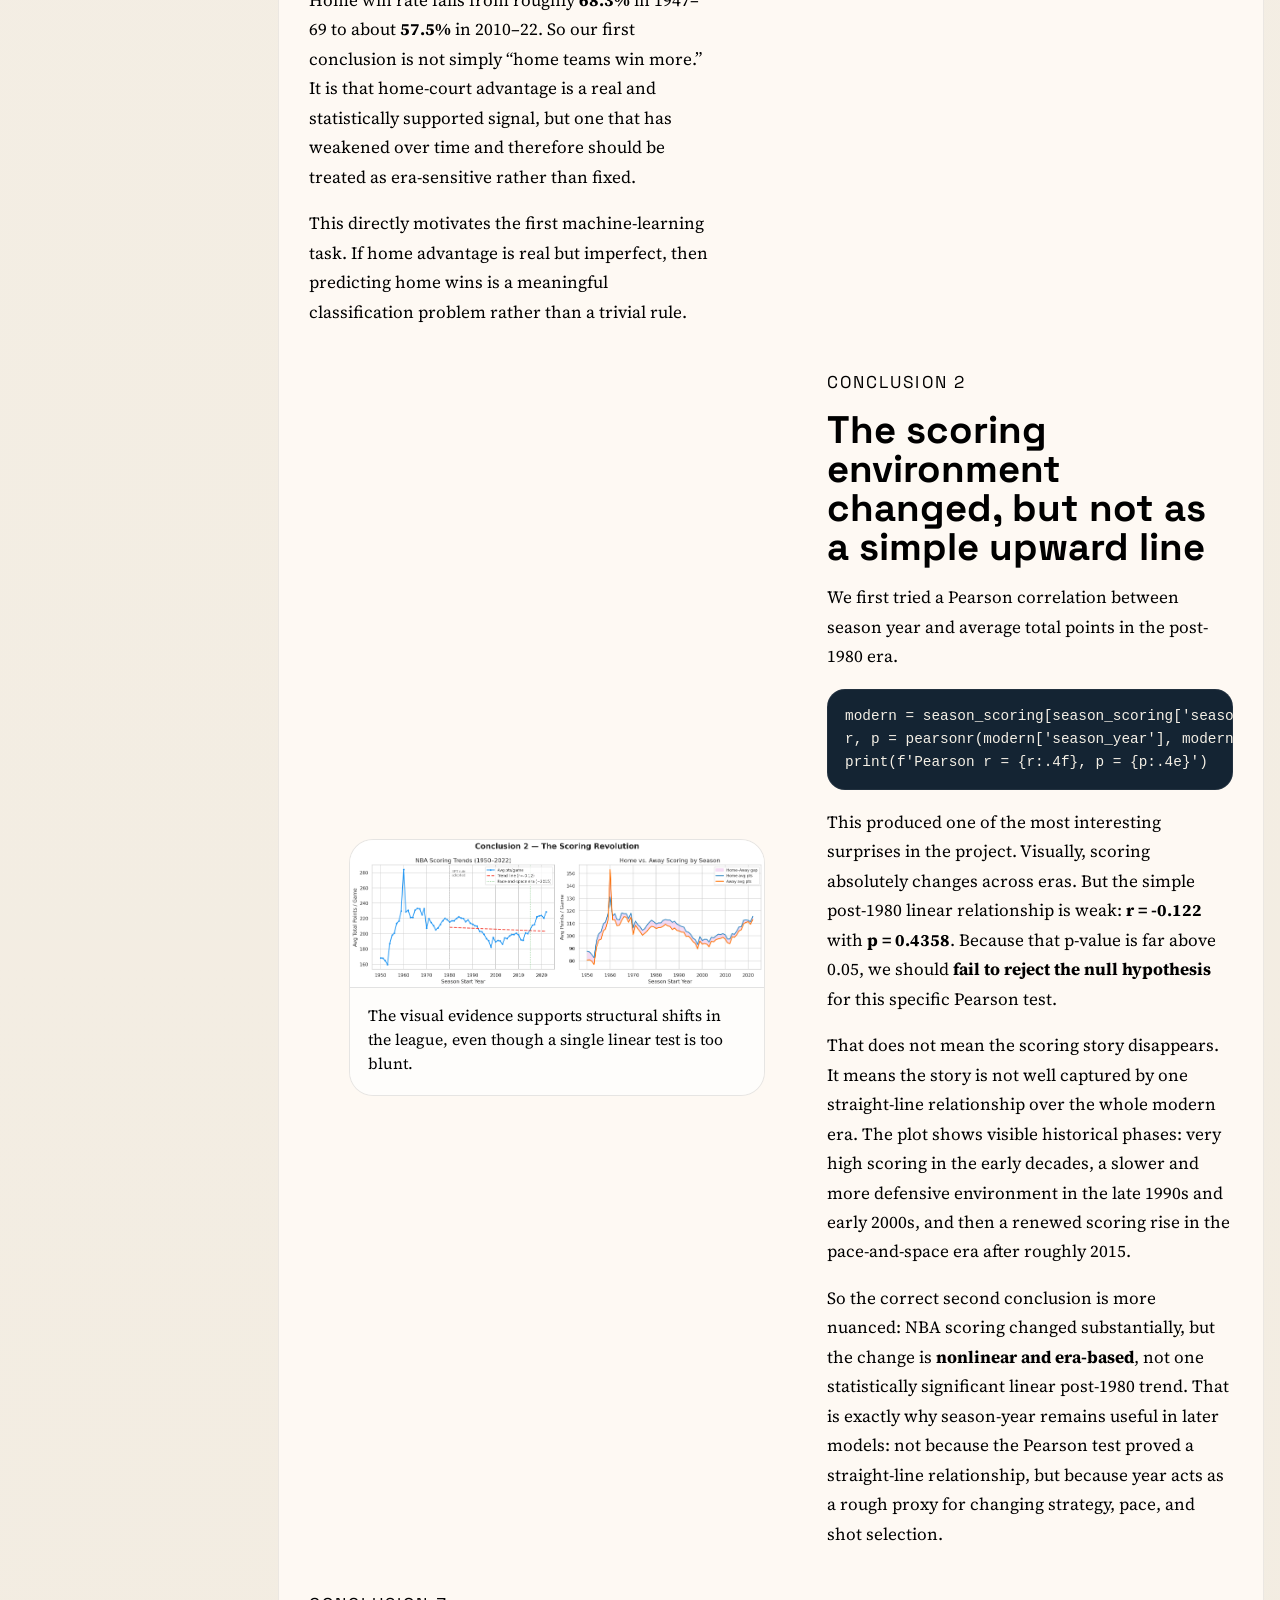
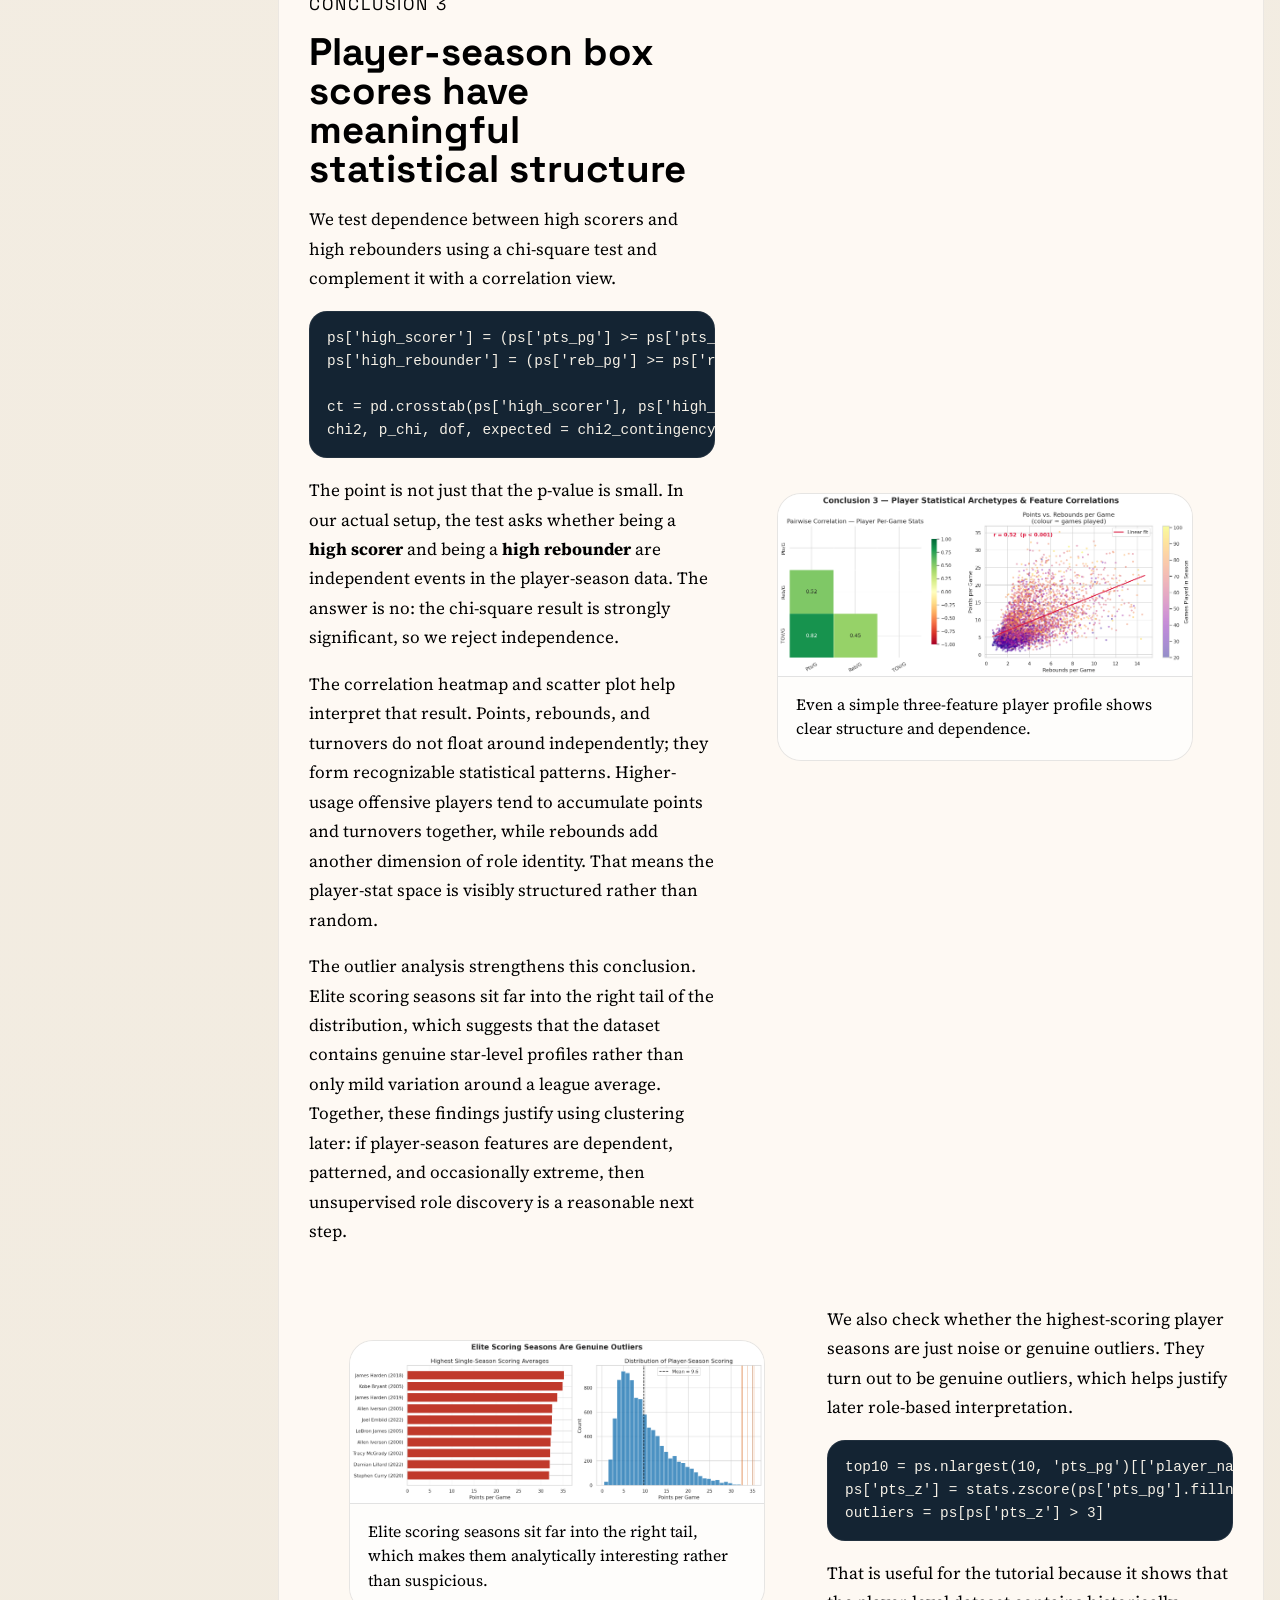
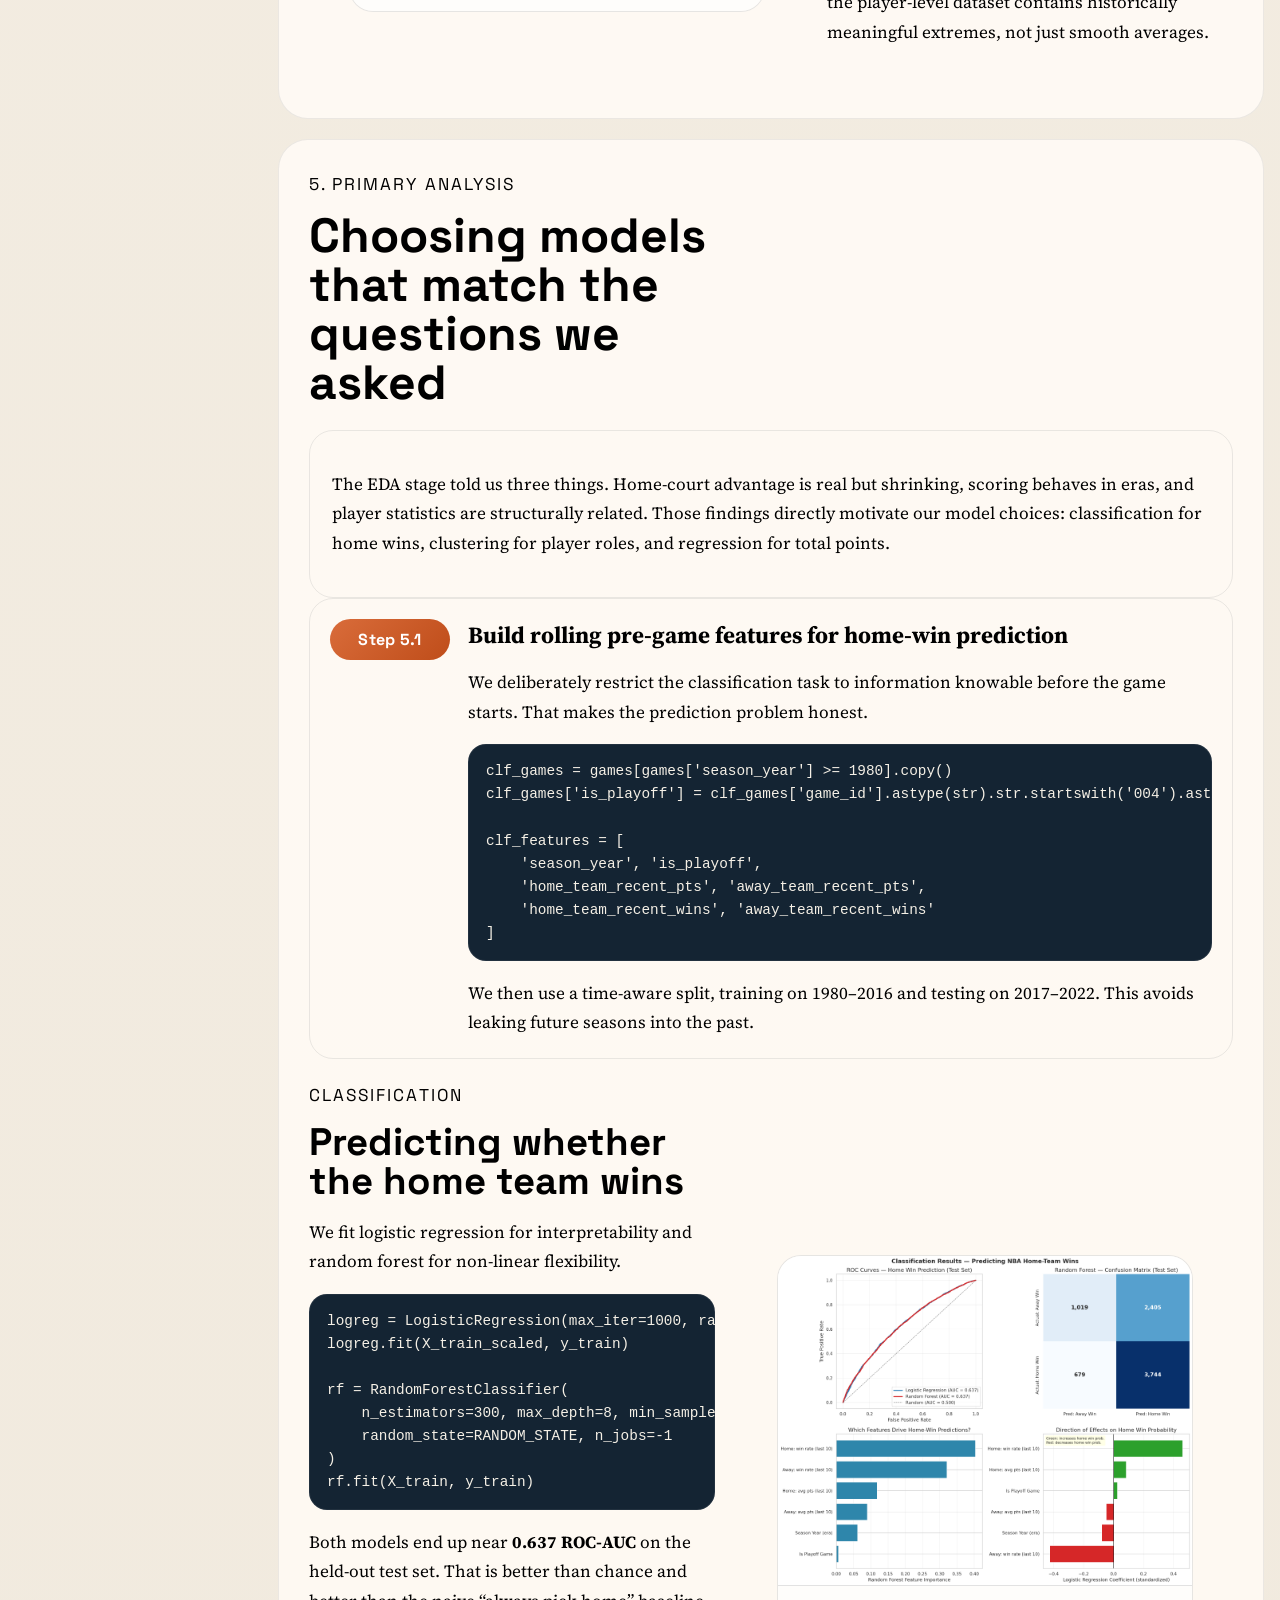
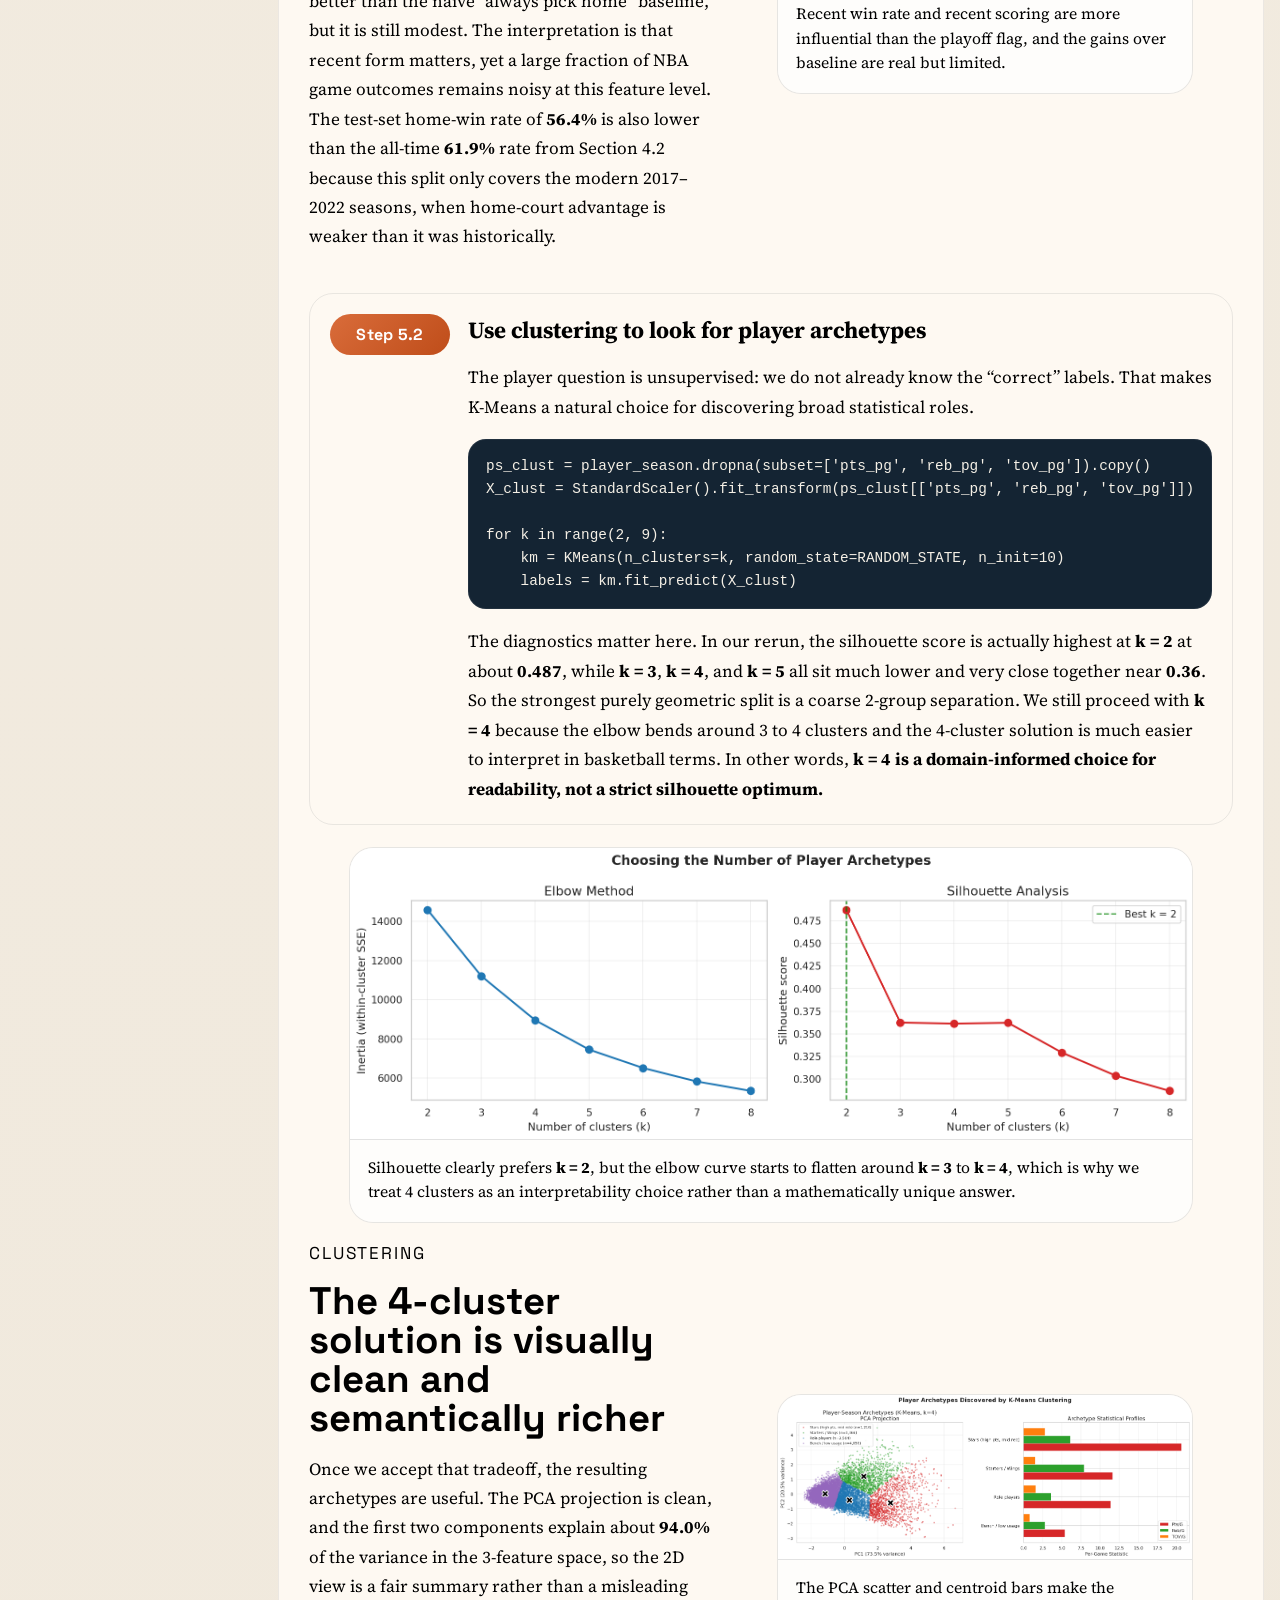
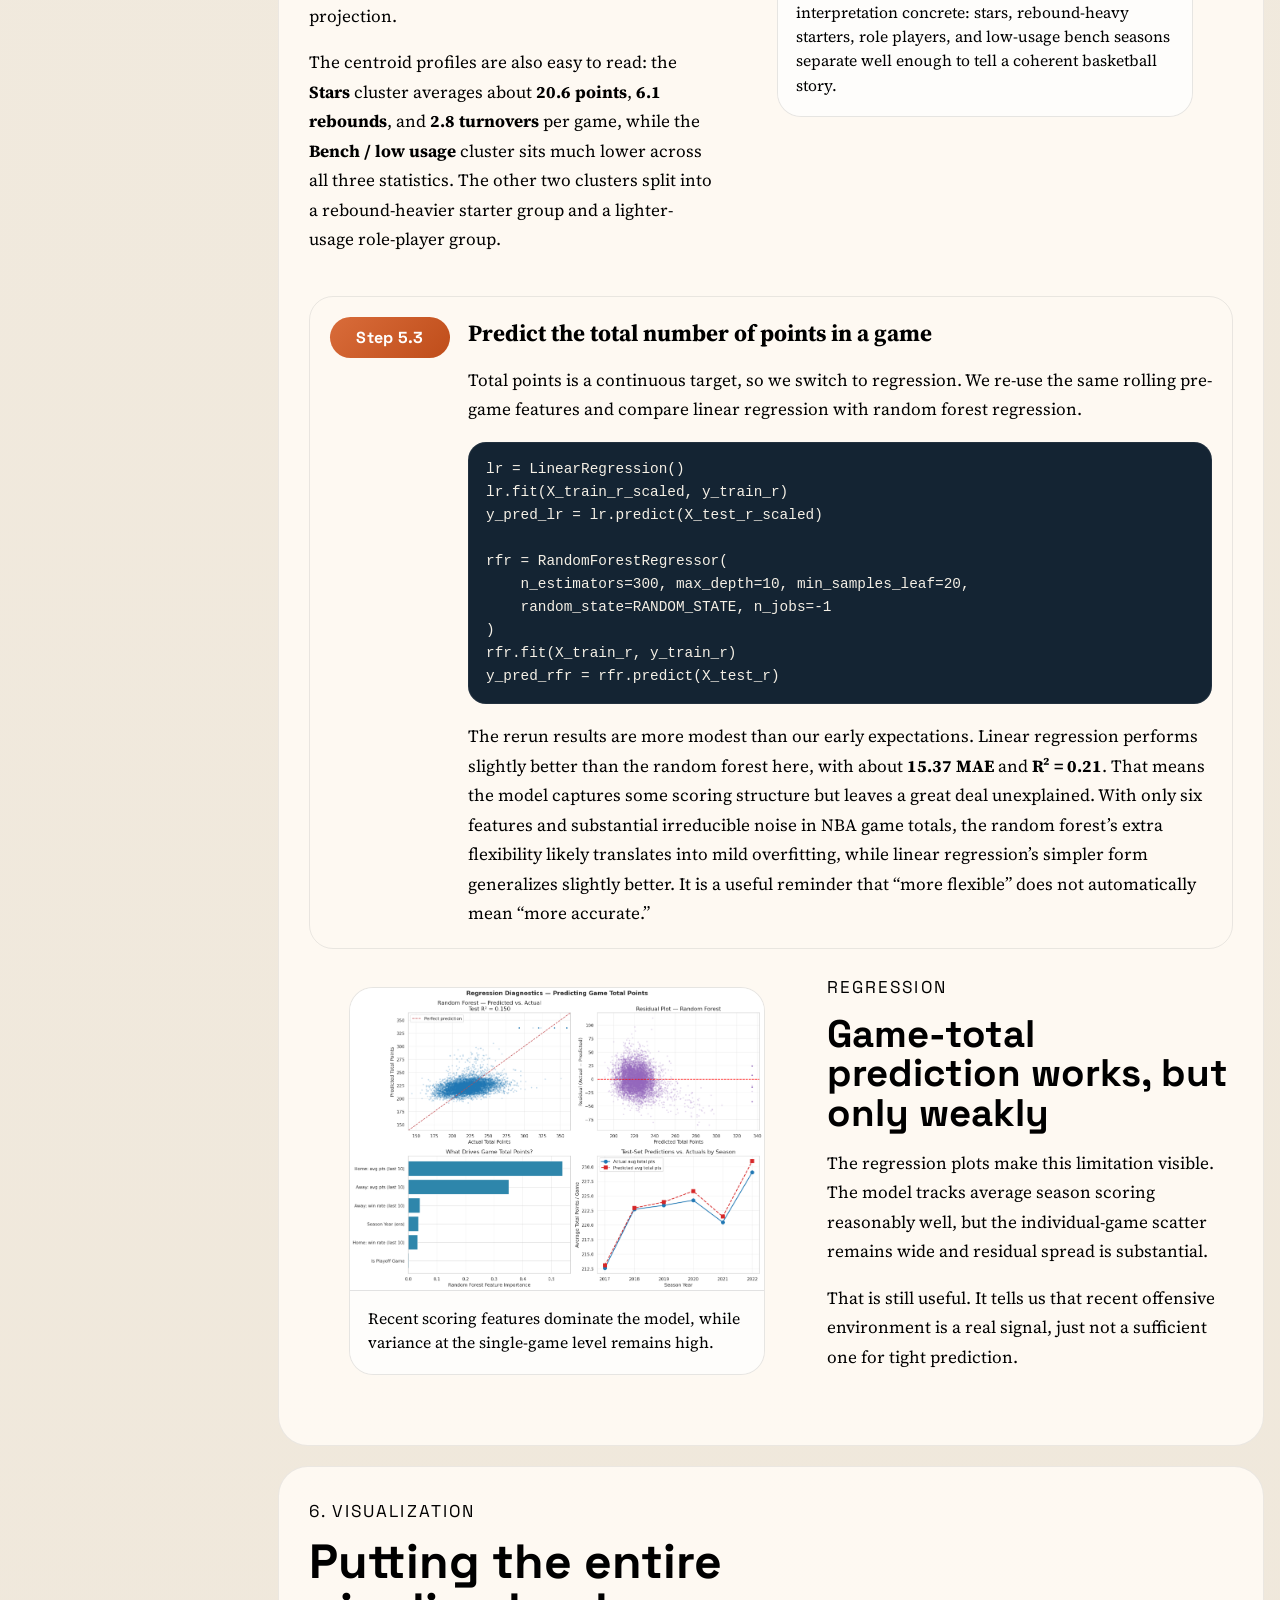
==== commit 6866329a: "final final changes fr" ====
--- a/docs/index.html
+++ b/docs/index.html
@@ -542,7 +542,10 @@
                 Both models end up near <strong>0.637 ROC-AUC</strong> on the held-out test set. That
                 is better than chance and better than the naive “always pick home” baseline, but it is
                 still modest. The interpretation is that recent form matters, yet a large fraction of
-                NBA game outcomes remains noisy at this feature level.
+                NBA game outcomes remains noisy at this feature level. The test-set home-win rate of
+                <strong>56.4%</strong> is also lower than the all-time <strong>61.9%</strong> rate from
+                Section 4.2 because this split only covers the modern 2017–2022 seasons, when home-court
+                advantage is weaker than it was historically.
               </p>
             </div>
             <figure class="figure-card">
@@ -566,13 +569,54 @@
     km = KMeans(n_clusters=k, random_state=RANDOM_STATE, n_init=10)
     labels = km.fit_predict(X_clust)</code></pre>
               <p>
-                In the full notebook, this section chooses a small number of clusters, projects them
-                with PCA, and interprets them as stars, wings, role players, and lower-usage bench
-                types. Even before the final clustering labels, the EDA already showed why the method
-                is plausible.
-              </p>
-            </div>
-          </div>
+                The diagnostics matter here. In our rerun, the silhouette score is actually highest at
+                <strong>k = 2</strong> at about <strong>0.487</strong>, while
+                <strong>k = 3</strong>, <strong>k = 4</strong>, and <strong>k = 5</strong> all sit much
+                lower and very close together near <strong>0.36</strong>. So the strongest purely
+                geometric split is a coarse 2-group separation. We still proceed with
+                <strong>k = 4</strong> because the elbow bends around 3 to 4 clusters and the 4-cluster
+                solution is much easier to interpret in basketball terms. In other words, <strong>k = 4
+                is a domain-informed choice for readability, not a strict silhouette optimum.</strong>
+              </p>
+            </div>
+          </div>
+
+          <figure class="figure-card">
+            <img src="assets/figures/clustering_diagnostics.png" alt="Elbow and silhouette diagnostics for choosing the number of clusters">
+            <figcaption>
+              Silhouette clearly prefers <strong>k = 2</strong>, but the elbow curve starts to flatten
+              around <strong>k = 3</strong> to <strong>k = 4</strong>, which is why we treat 4 clusters
+              as an interpretability choice rather than a mathematically unique answer.
+            </figcaption>
+          </figure>
+
+          <article class="feature-block">
+            <div class="feature-copy">
+              <p class="mini-kicker">Clustering</p>
+              <h3>The 4-cluster solution is visually clean and semantically richer</h3>
+              <p>
+                Once we accept that tradeoff, the resulting archetypes are useful. The PCA projection is
+                clean, and the first two components explain about <strong>94.0%</strong> of the variance
+                in the 3-feature space, so the 2D view is a fair summary rather than a misleading
+                projection.
+              </p>
+              <p>
+                The centroid profiles are also easy to read: the <strong>Stars</strong> cluster averages
+                about <strong>20.6 points</strong>, <strong>6.1 rebounds</strong>, and
+                <strong>2.8 turnovers</strong> per game, while the <strong>Bench / low usage</strong>
+                cluster sits much lower across all three statistics. The other two clusters split into a
+                rebound-heavier starter group and a lighter-usage role-player group.
+              </p>
+            </div>
+            <figure class="figure-card">
+              <img src="assets/figures/clustering_results.png" alt="PCA scatter of player archetypes and centroid profile chart">
+              <figcaption>
+                The PCA scatter and centroid bars make the interpretation concrete: stars, rebound-heavy
+                starters, role players, and low-usage bench seasons separate well enough to tell a
+                coherent basketball story.
+              </figcaption>
+            </figure>
+          </article>
 
           <div class="step-block">
             <div class="step-label">Step 5.3</div>
@@ -596,7 +640,11 @@
                 The rerun results are more modest than our early expectations. Linear regression
                 performs slightly better than the random forest here, with about
                 <strong>15.37 MAE</strong> and <strong>R² = 0.21</strong>. That means the model captures
-                some scoring structure but leaves a great deal unexplained.
+                some scoring structure but leaves a great deal unexplained. With only six features and
+                substantial irreducible noise in NBA game totals, the random forest’s extra flexibility
+                likely translates into mild overfitting, while linear regression’s simpler form
+                generalizes slightly better. It is a useful reminder that “more flexible” does not
+                automatically mean “more accurate.”
               </p>
             </div>
           </div>
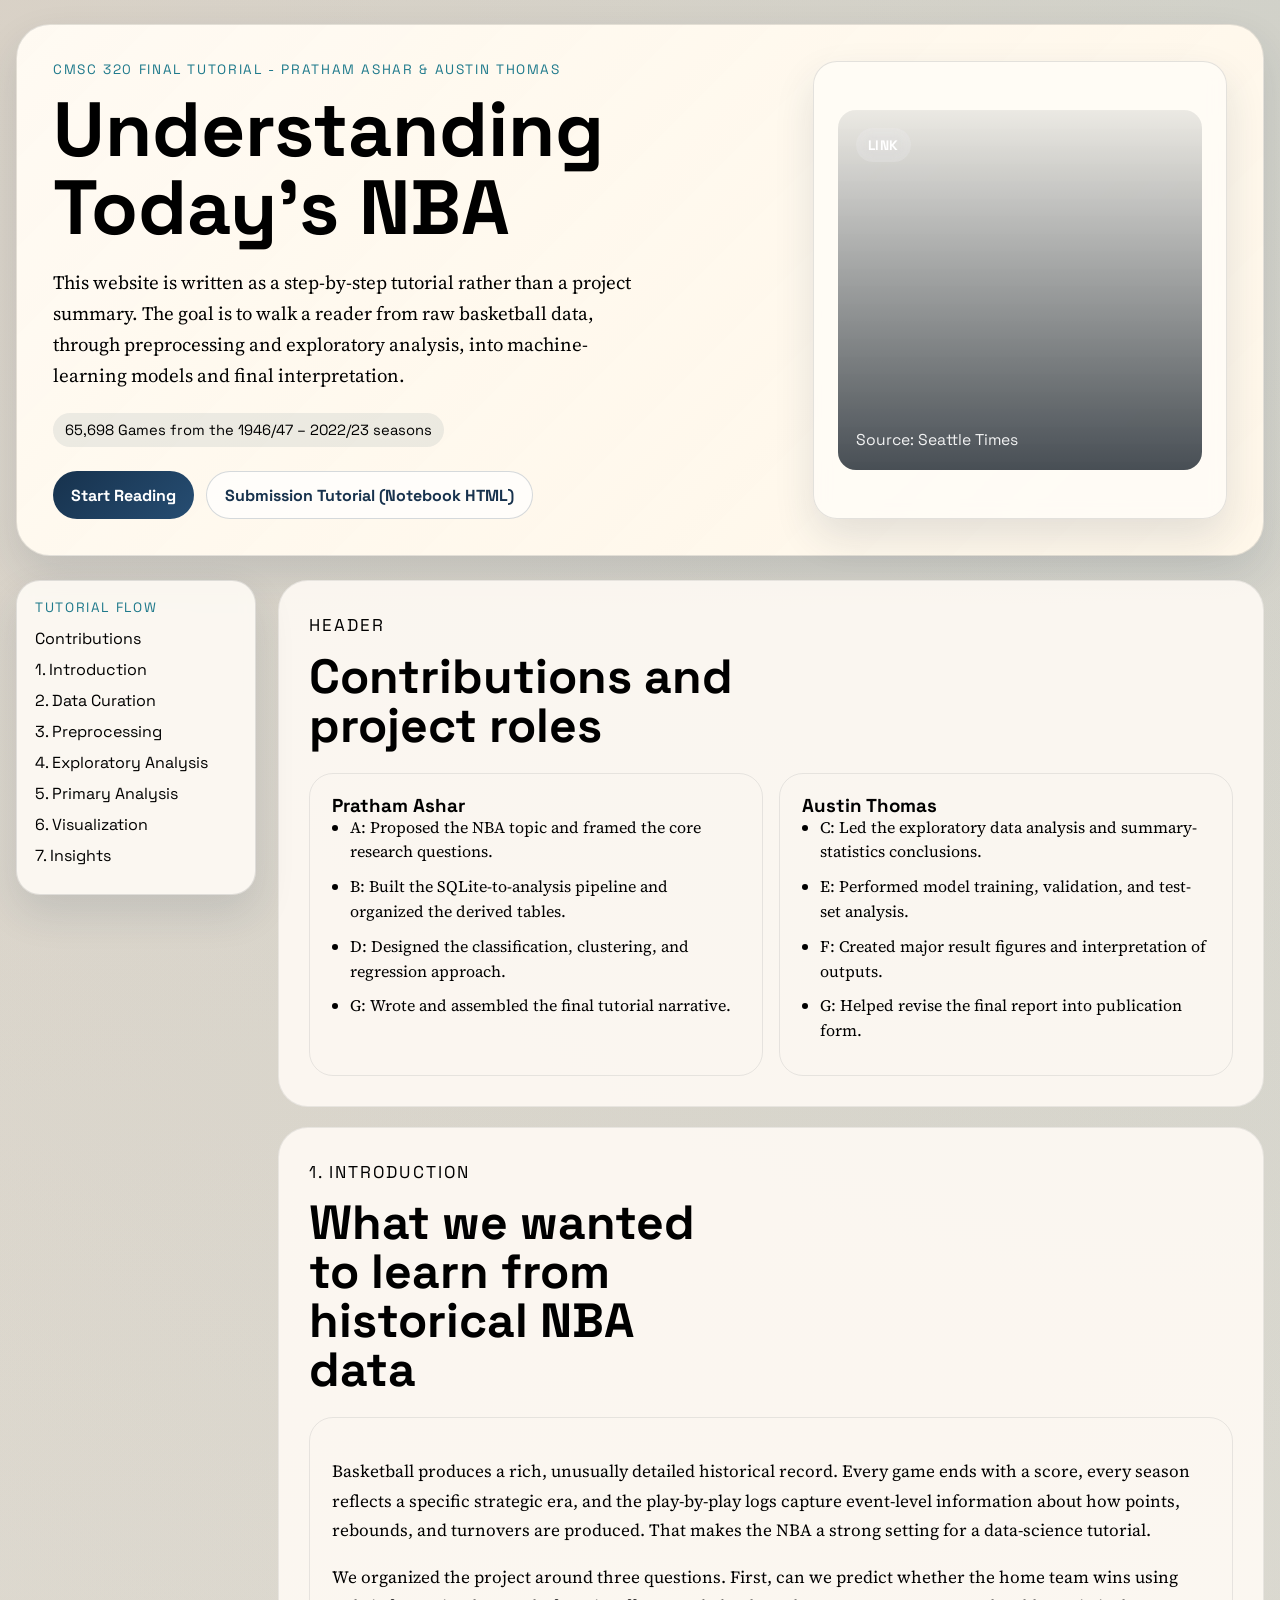
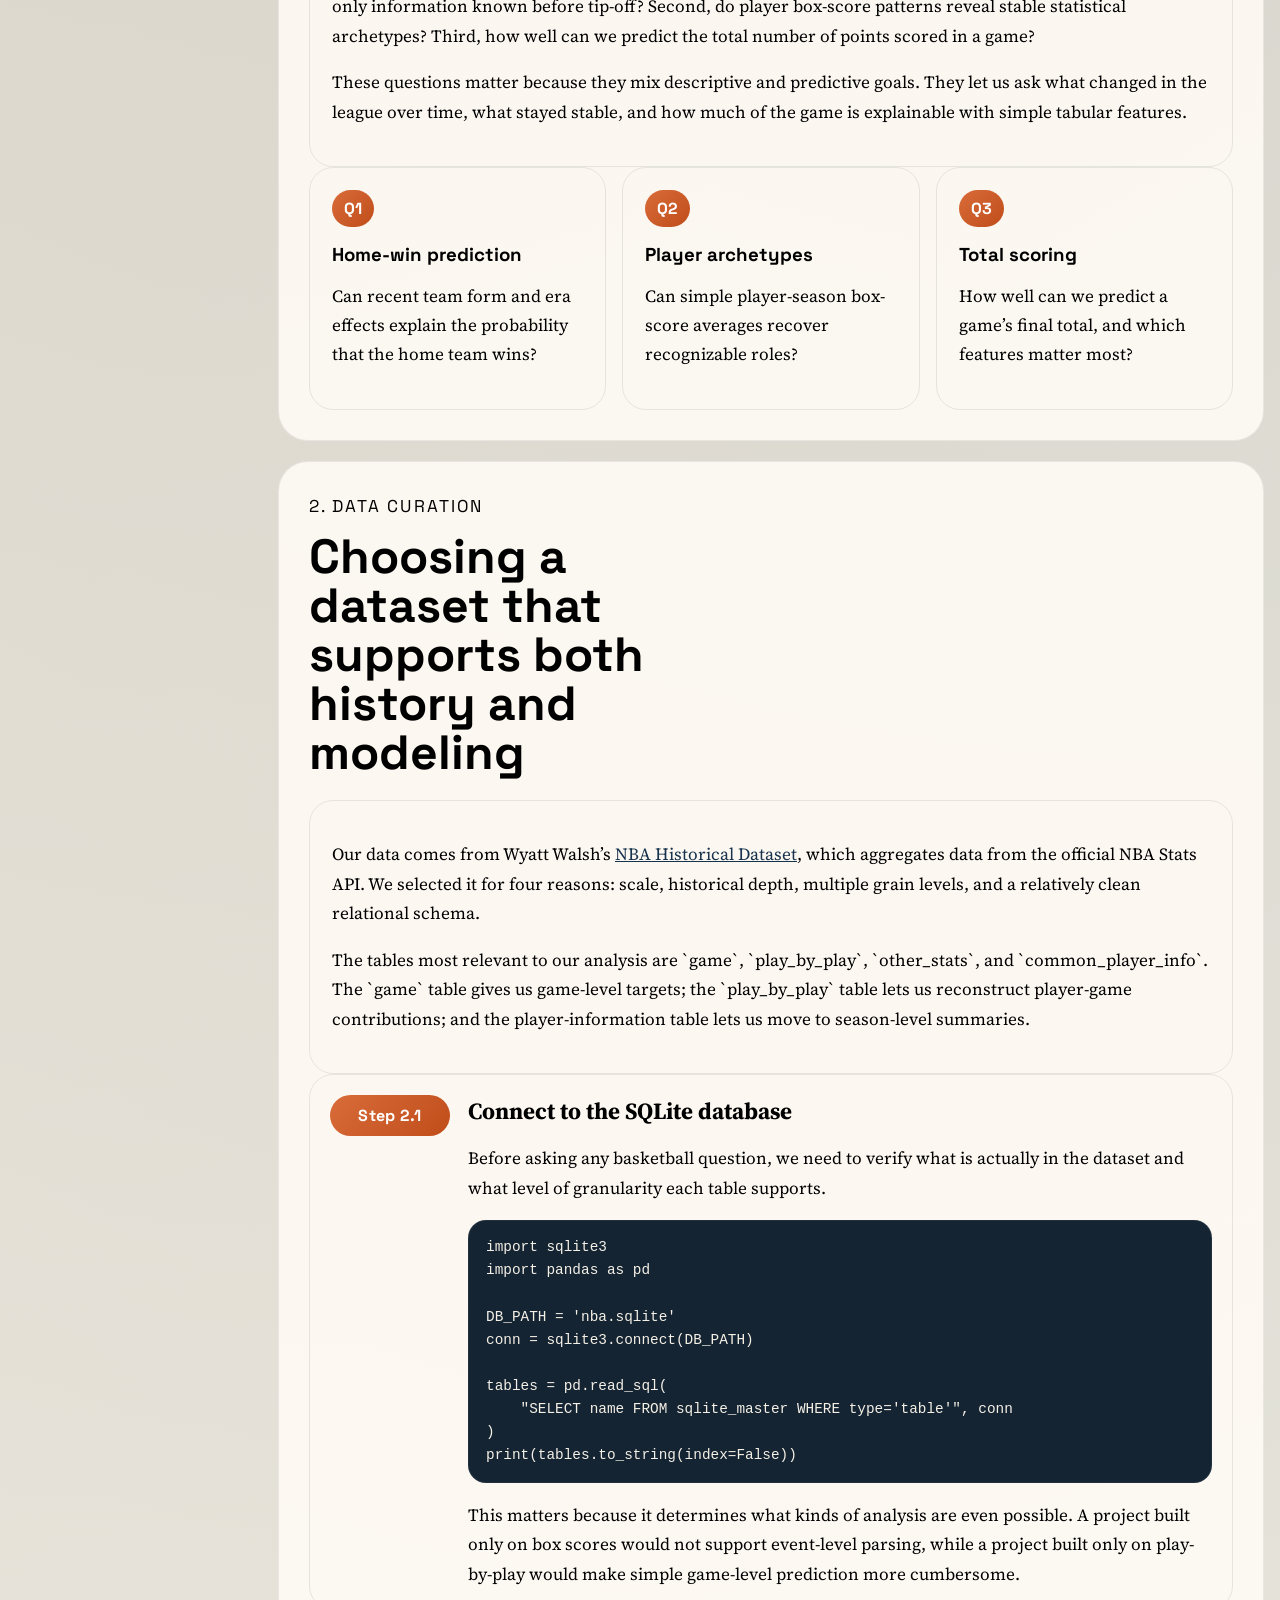
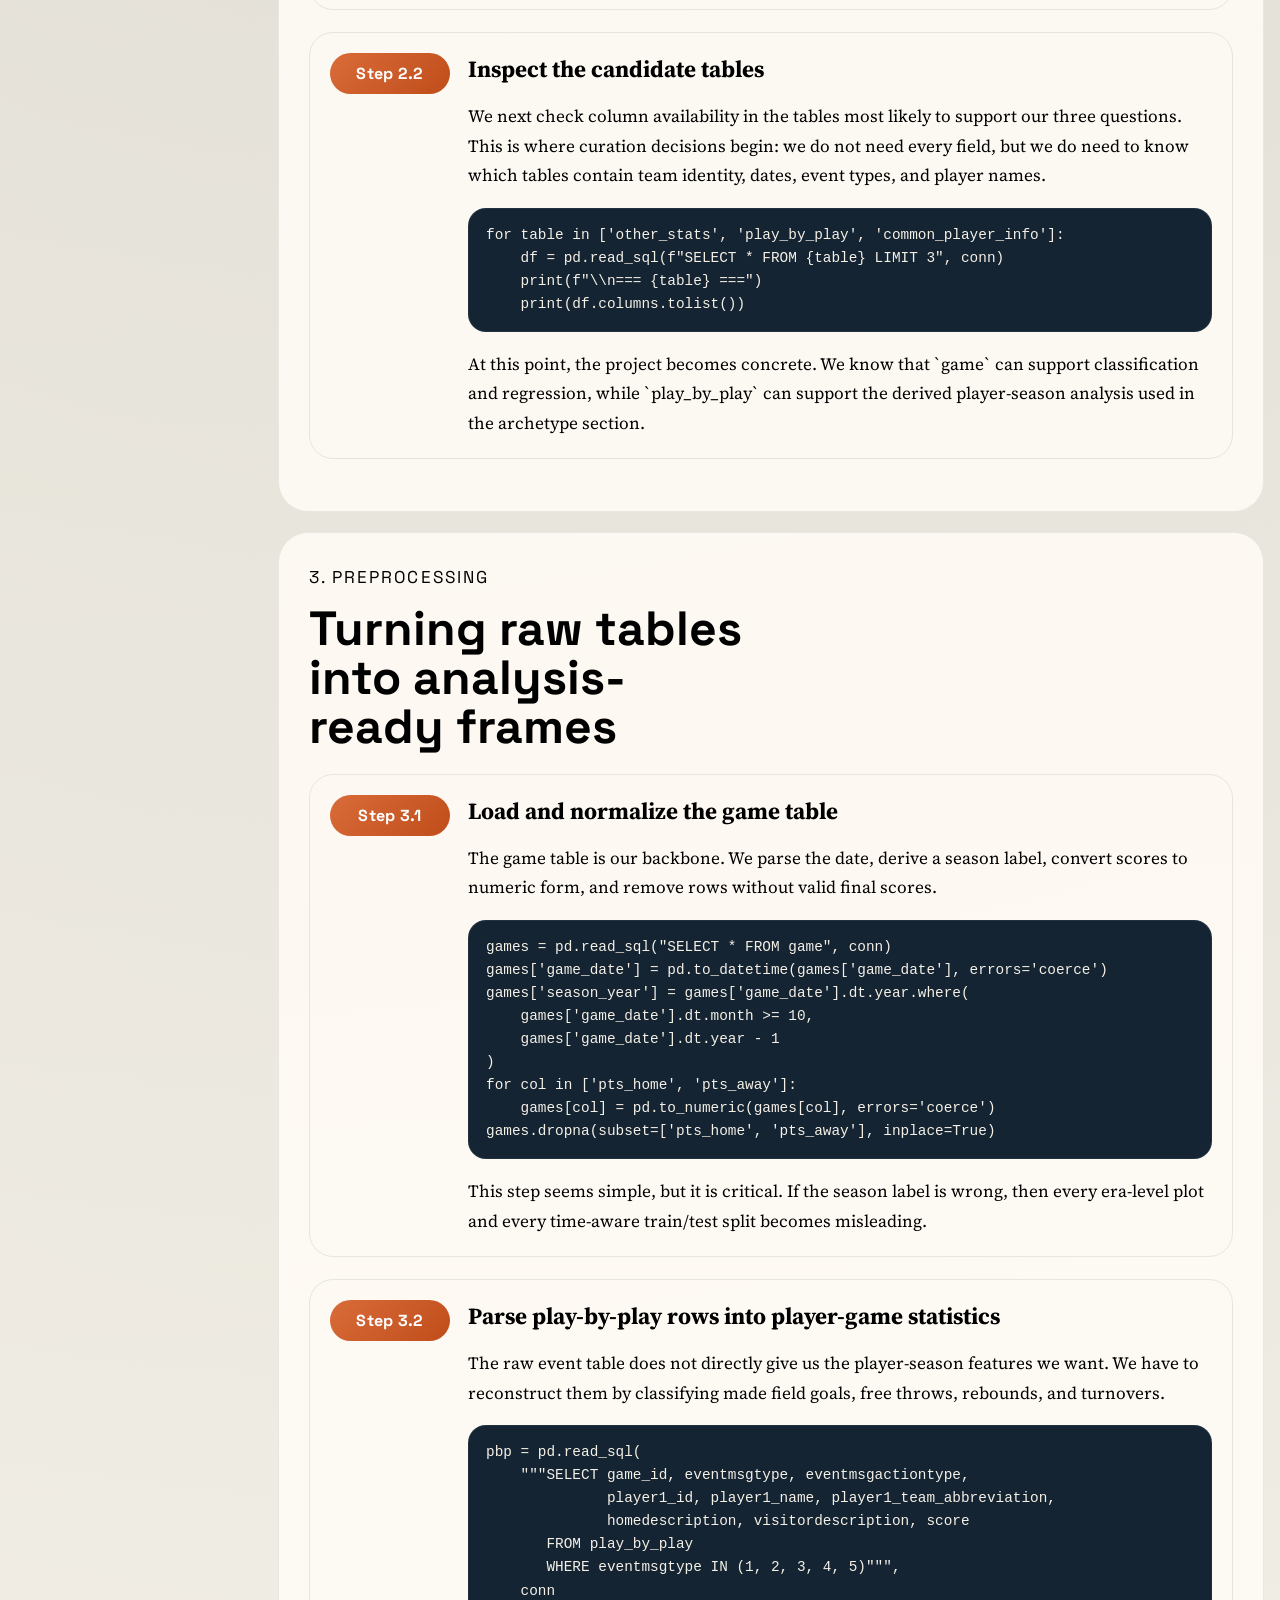
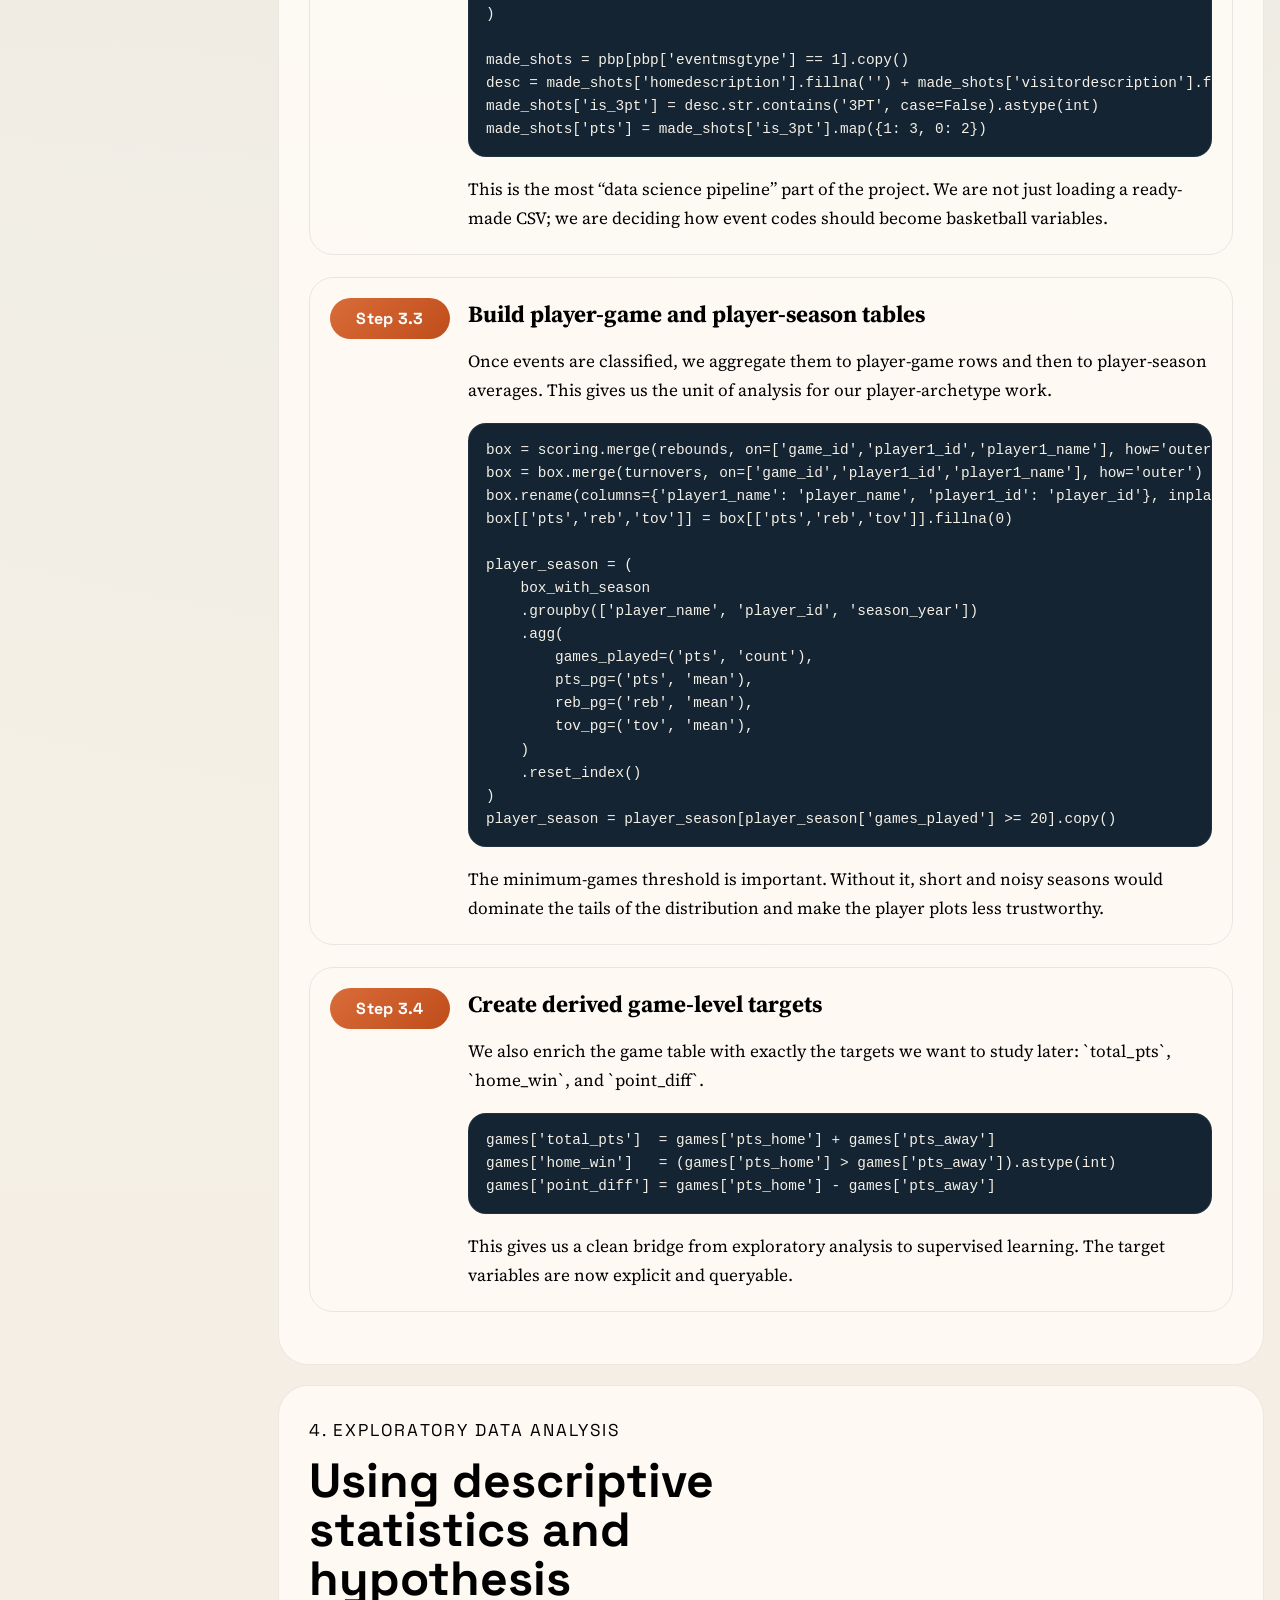
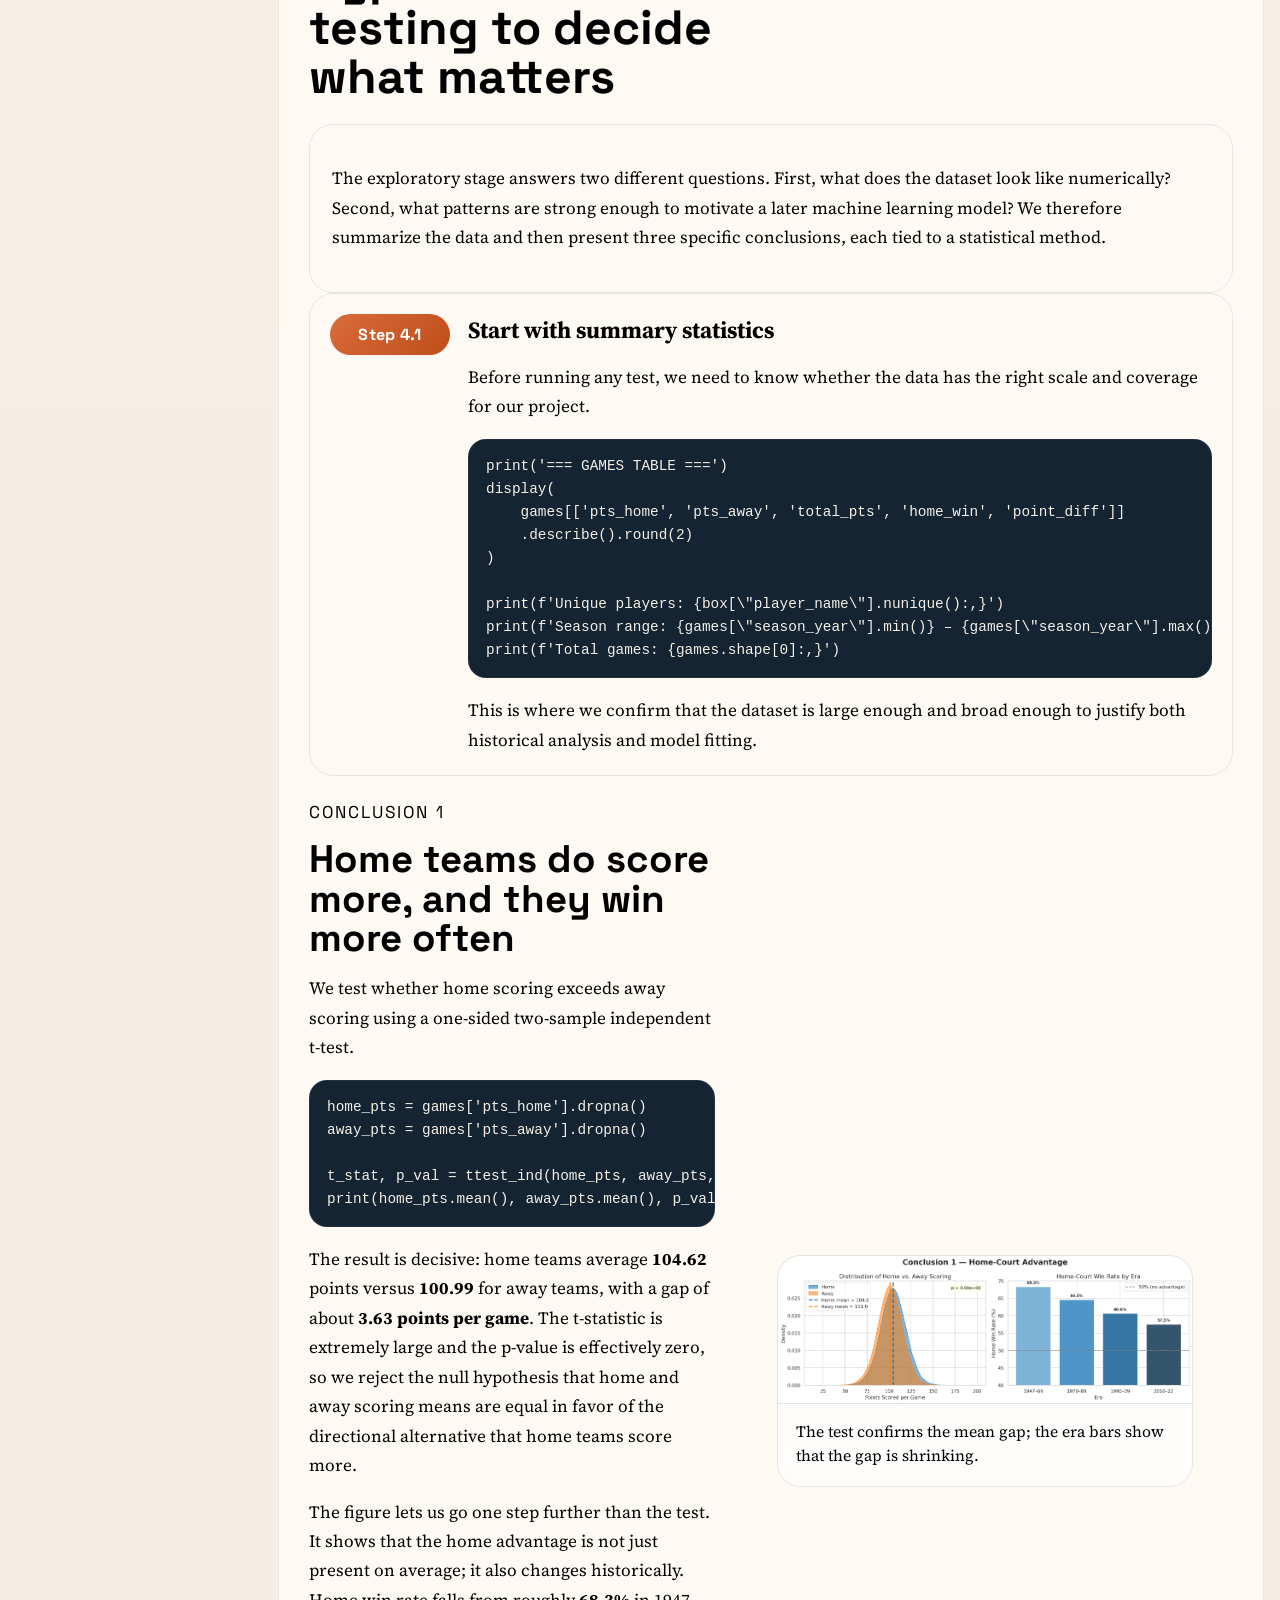
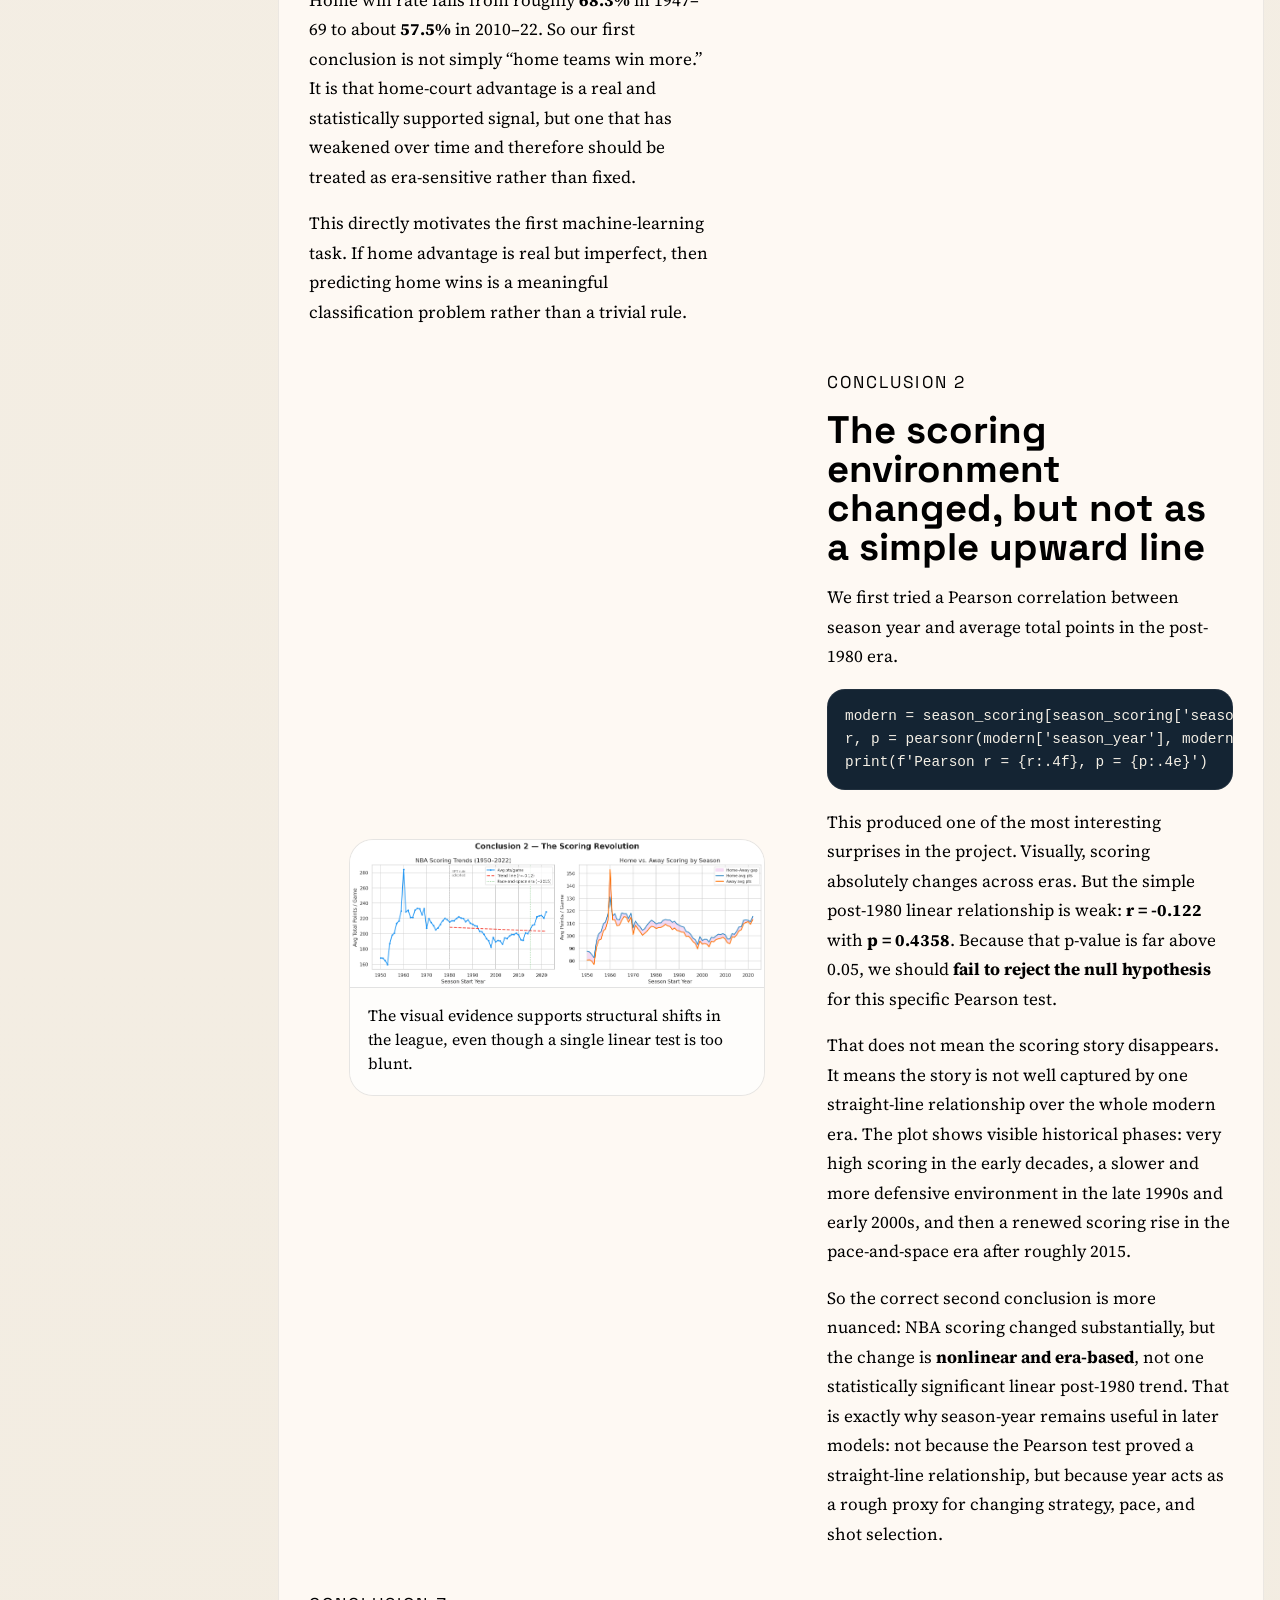
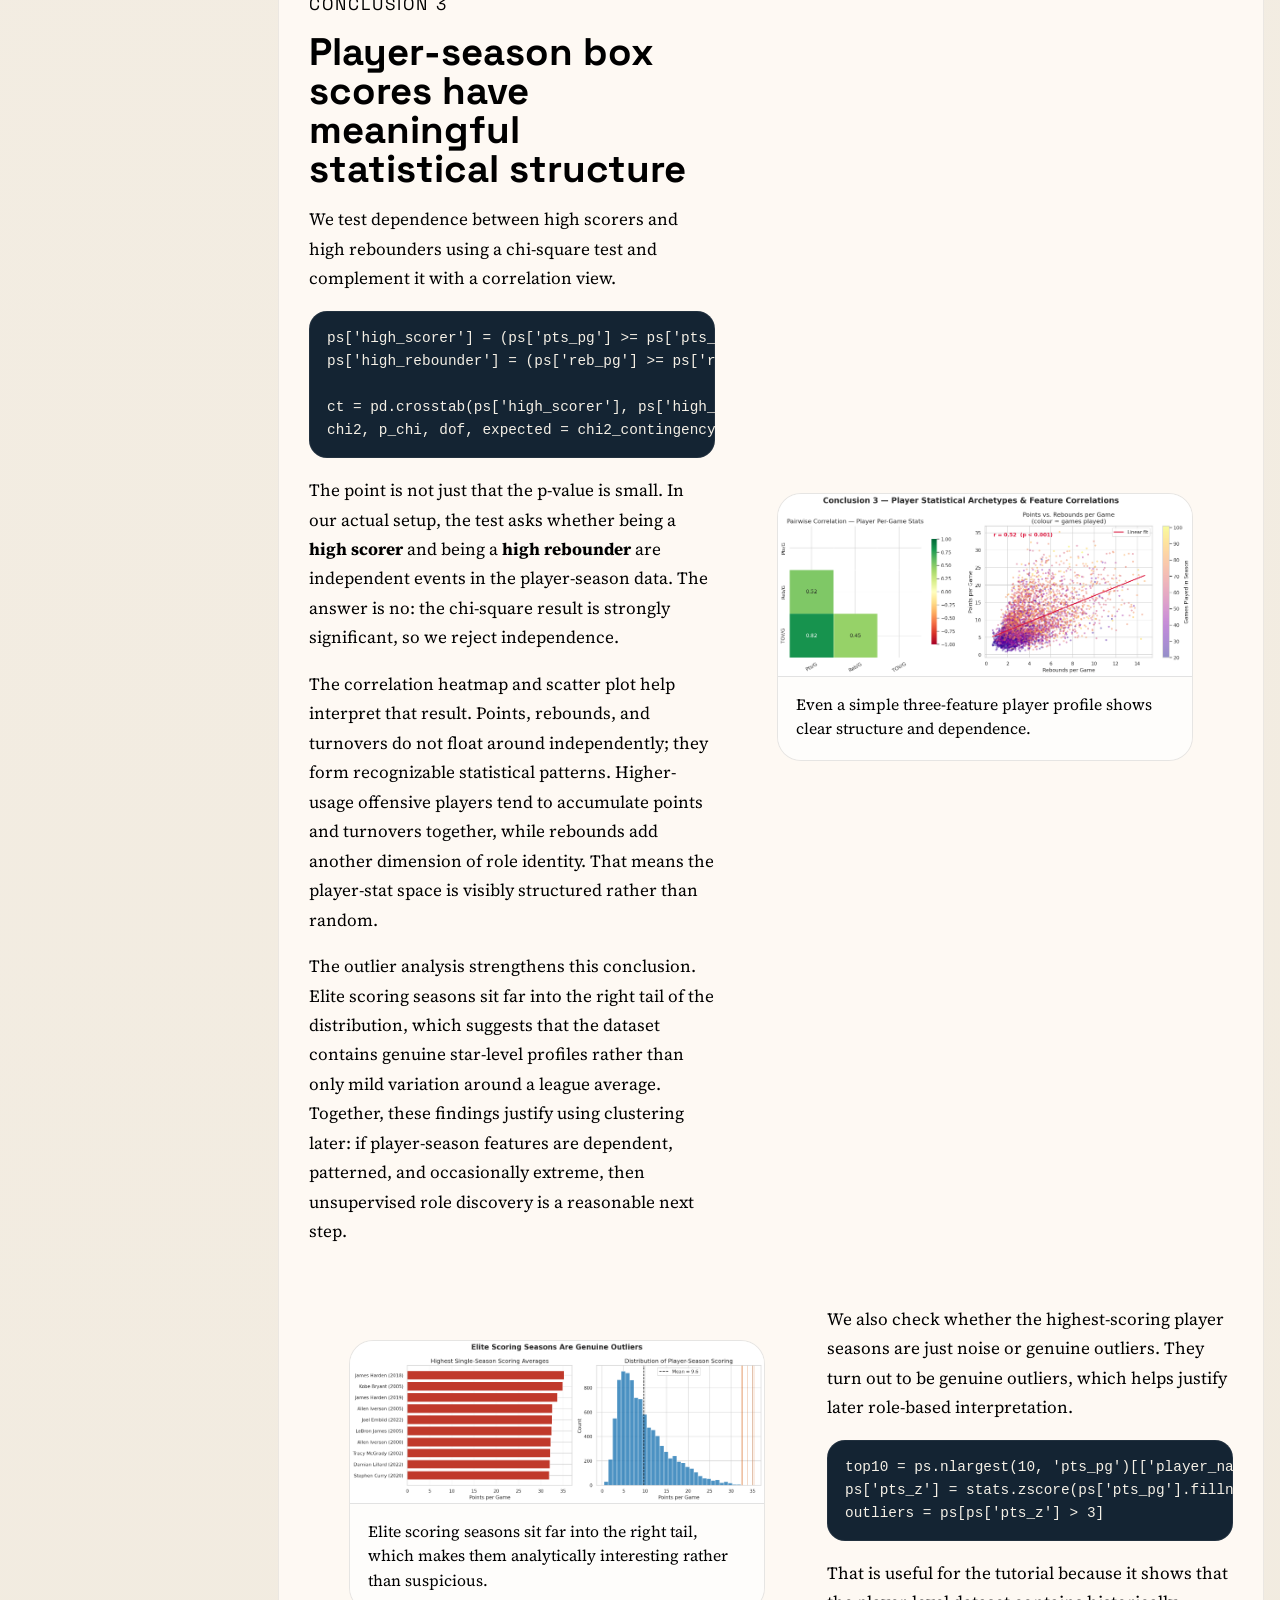
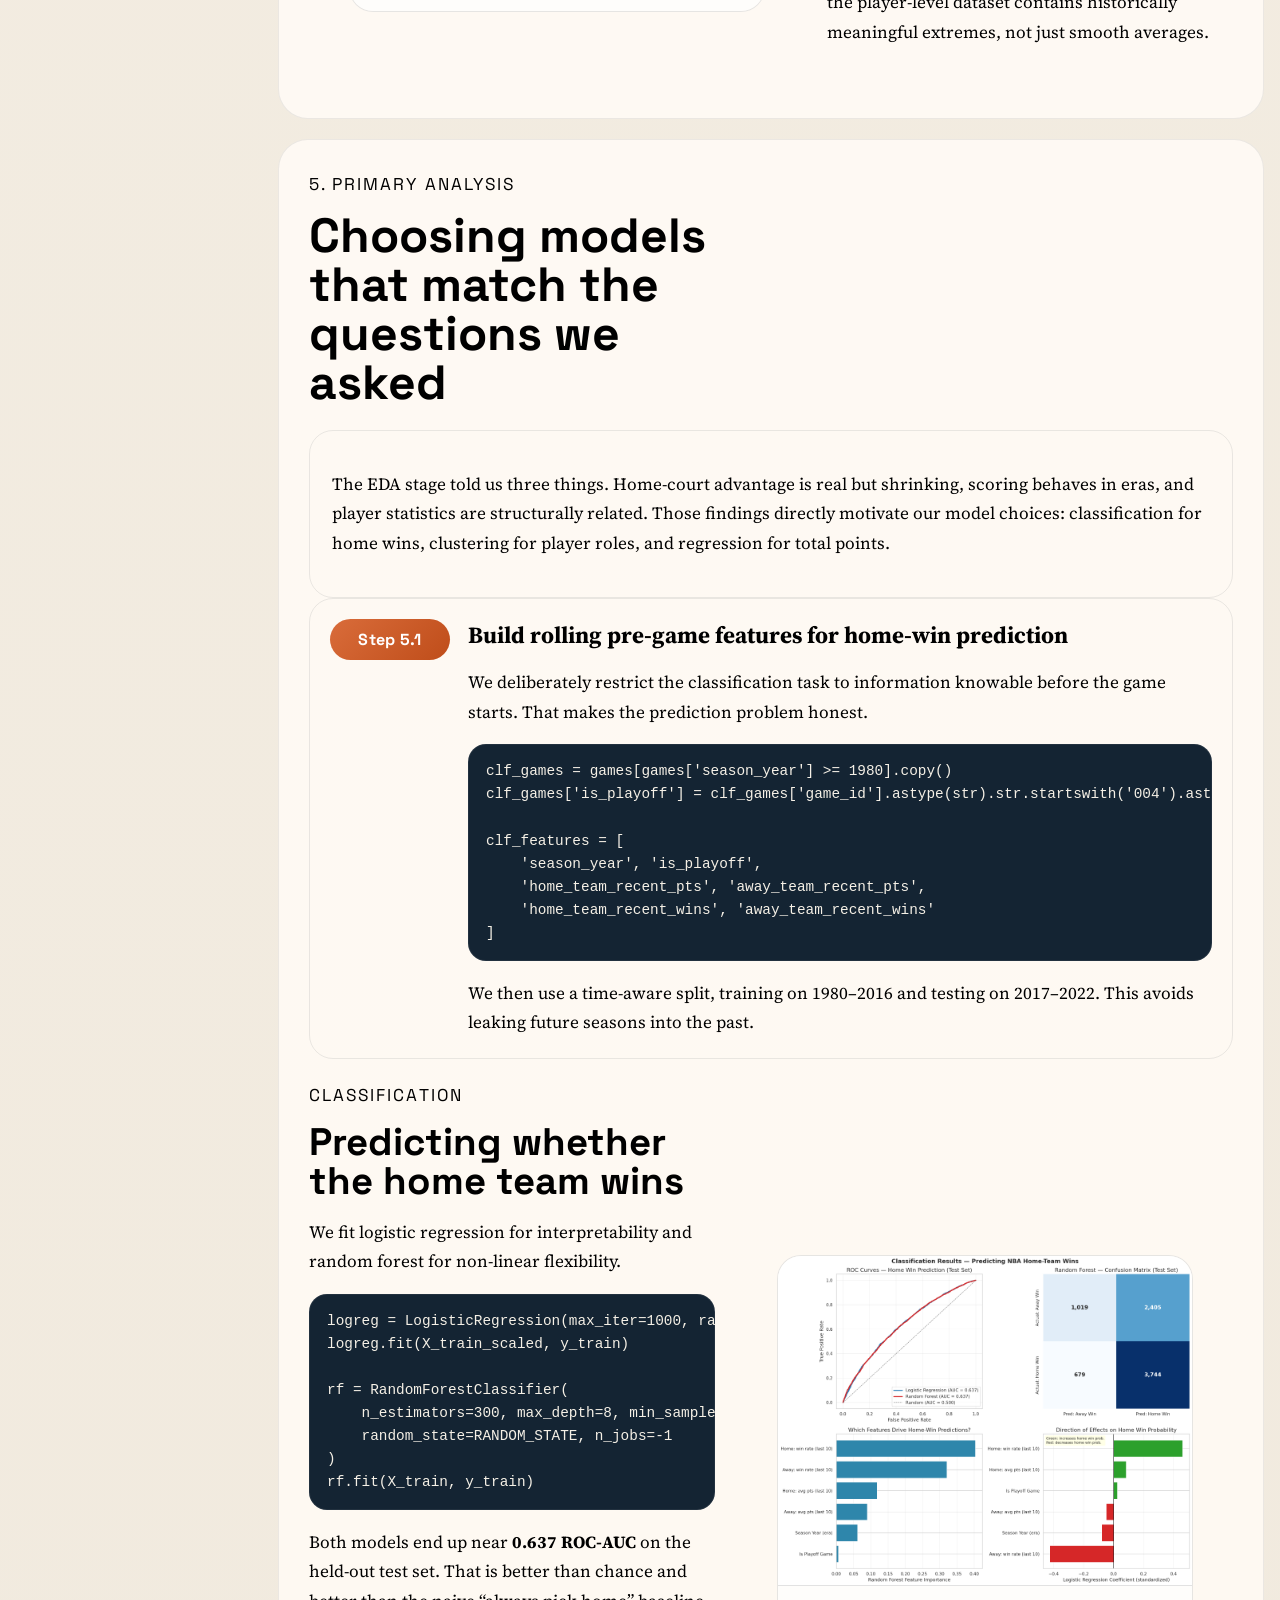
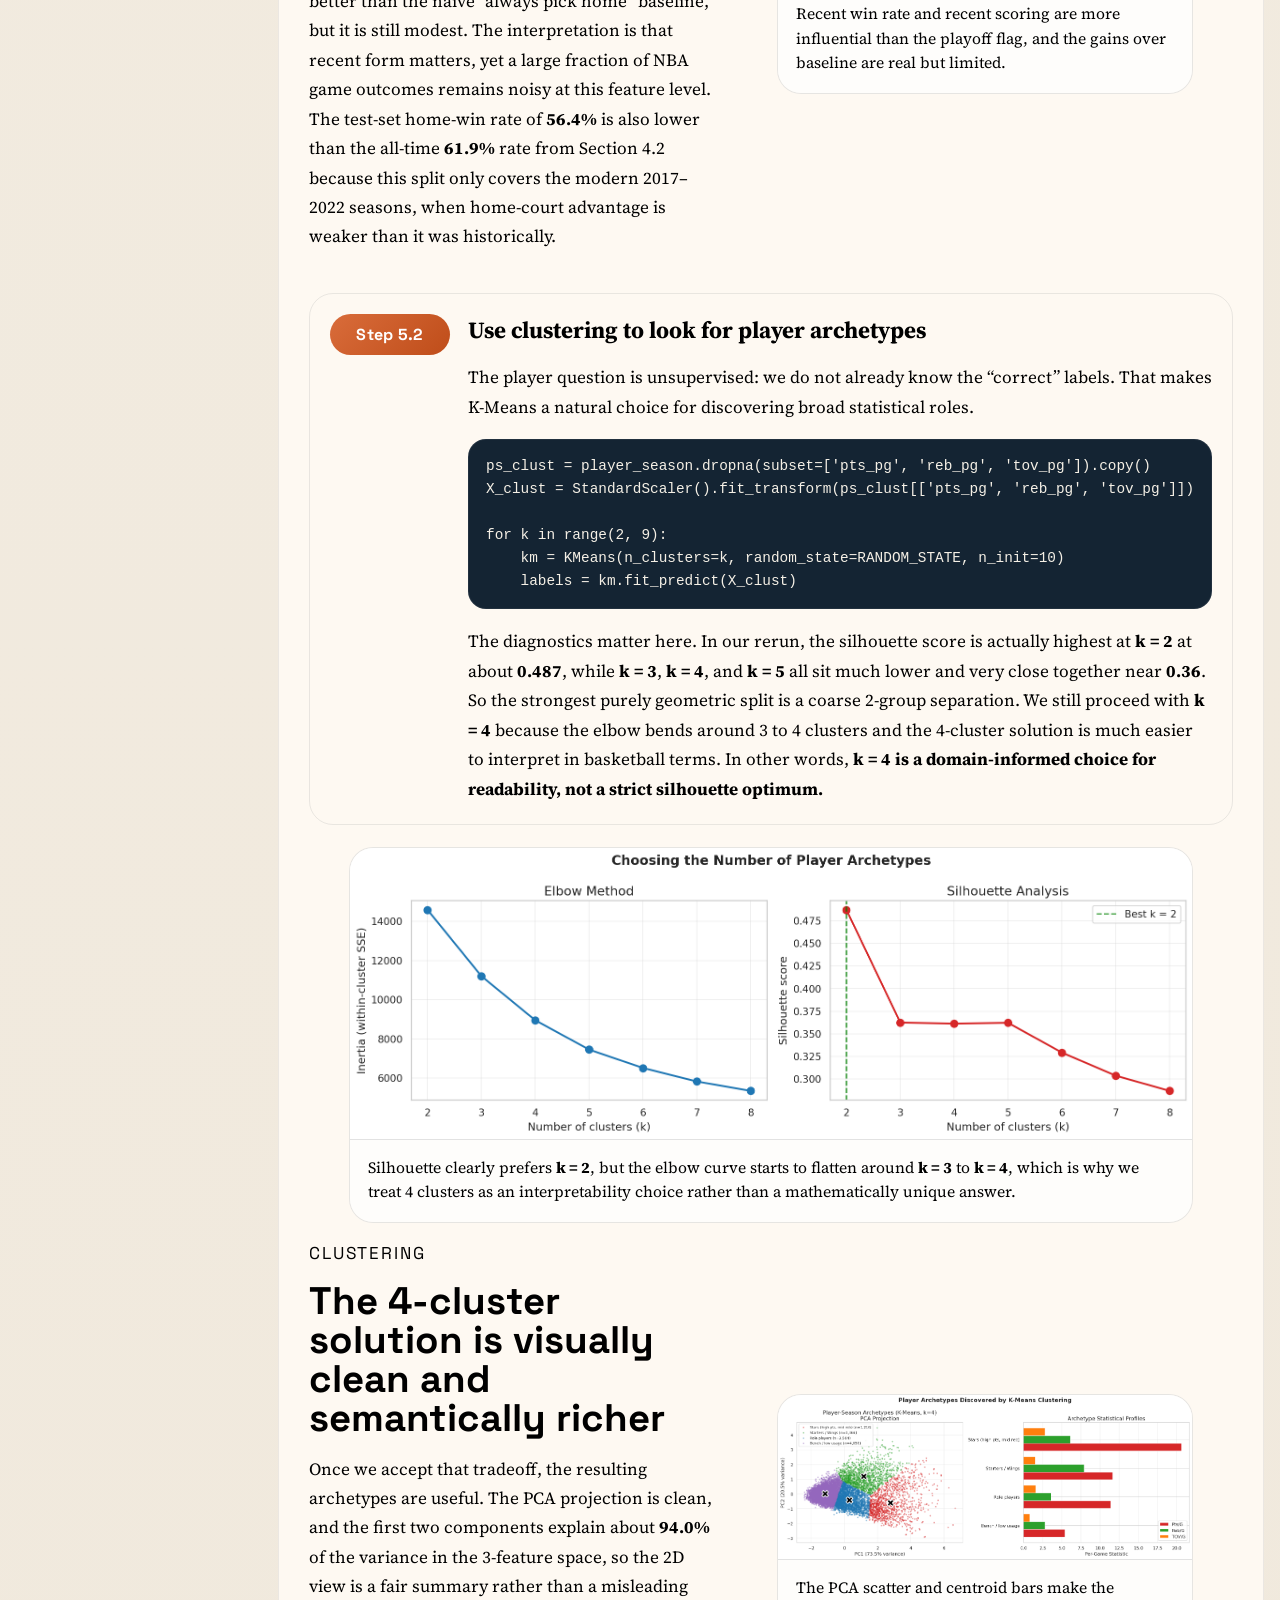
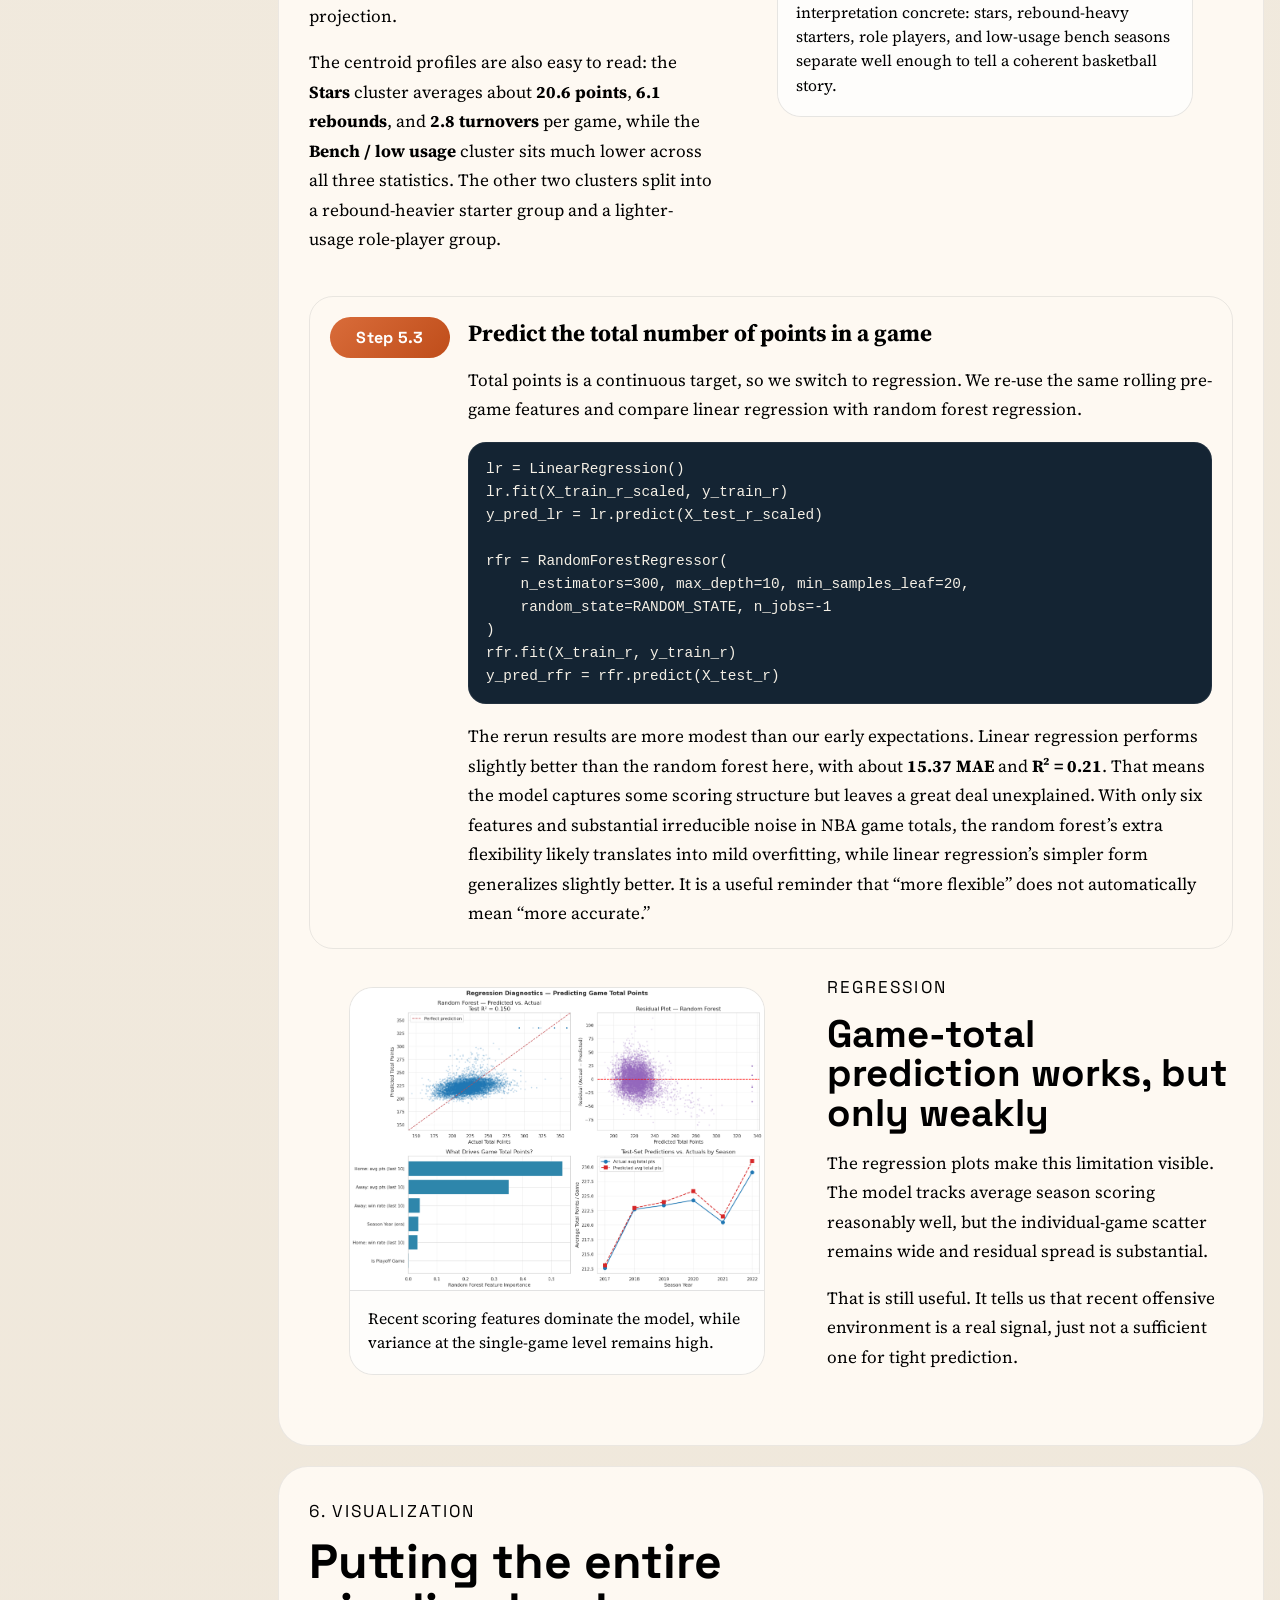
==== commit 4efb412d: "done!" ====
--- a/docs/index.html
+++ b/docs/index.html
@@ -32,7 +32,7 @@
         </div>
         <div class="hero-actions">
           <a class="button button-primary" href="#tutorial">Start Reading</a>
-          <a class="button button-secondary" href="CMSC320_Final_Project.html">Notebook-Style Export</a>
+          <a class="button button-secondary" href="CMSC320_Final_Project.html">Submission Tutorial (Notebook HTML)</a>
         </div>
       </div>
       <aside class="hero-panel hero-visual">
@@ -690,9 +690,10 @@
             <h3>Why keep the notebook export too?</h3>
             <p>
               This page is the guided narrative version of the project. The full exported notebook at
-              <a href="CMSC320_Final_Project.html">CMSC320_Final_Project.html</a> preserves the
-              complete mixed prose-and-code artifact required by the assignment. Together, they give a
-              reader both the polished story and the underlying computational walkthrough.
+              <a href="CMSC320_Final_Project.html">CMSC320_Final_Project.html</a> is the direct
+              submission-ready tutorial artifact: a single self-contained page mixing prose, code, and
+              outputs. Together, the two pages give a reader both the polished story and the underlying
+              computational walkthrough.
             </p>
           </div>
         </section>
